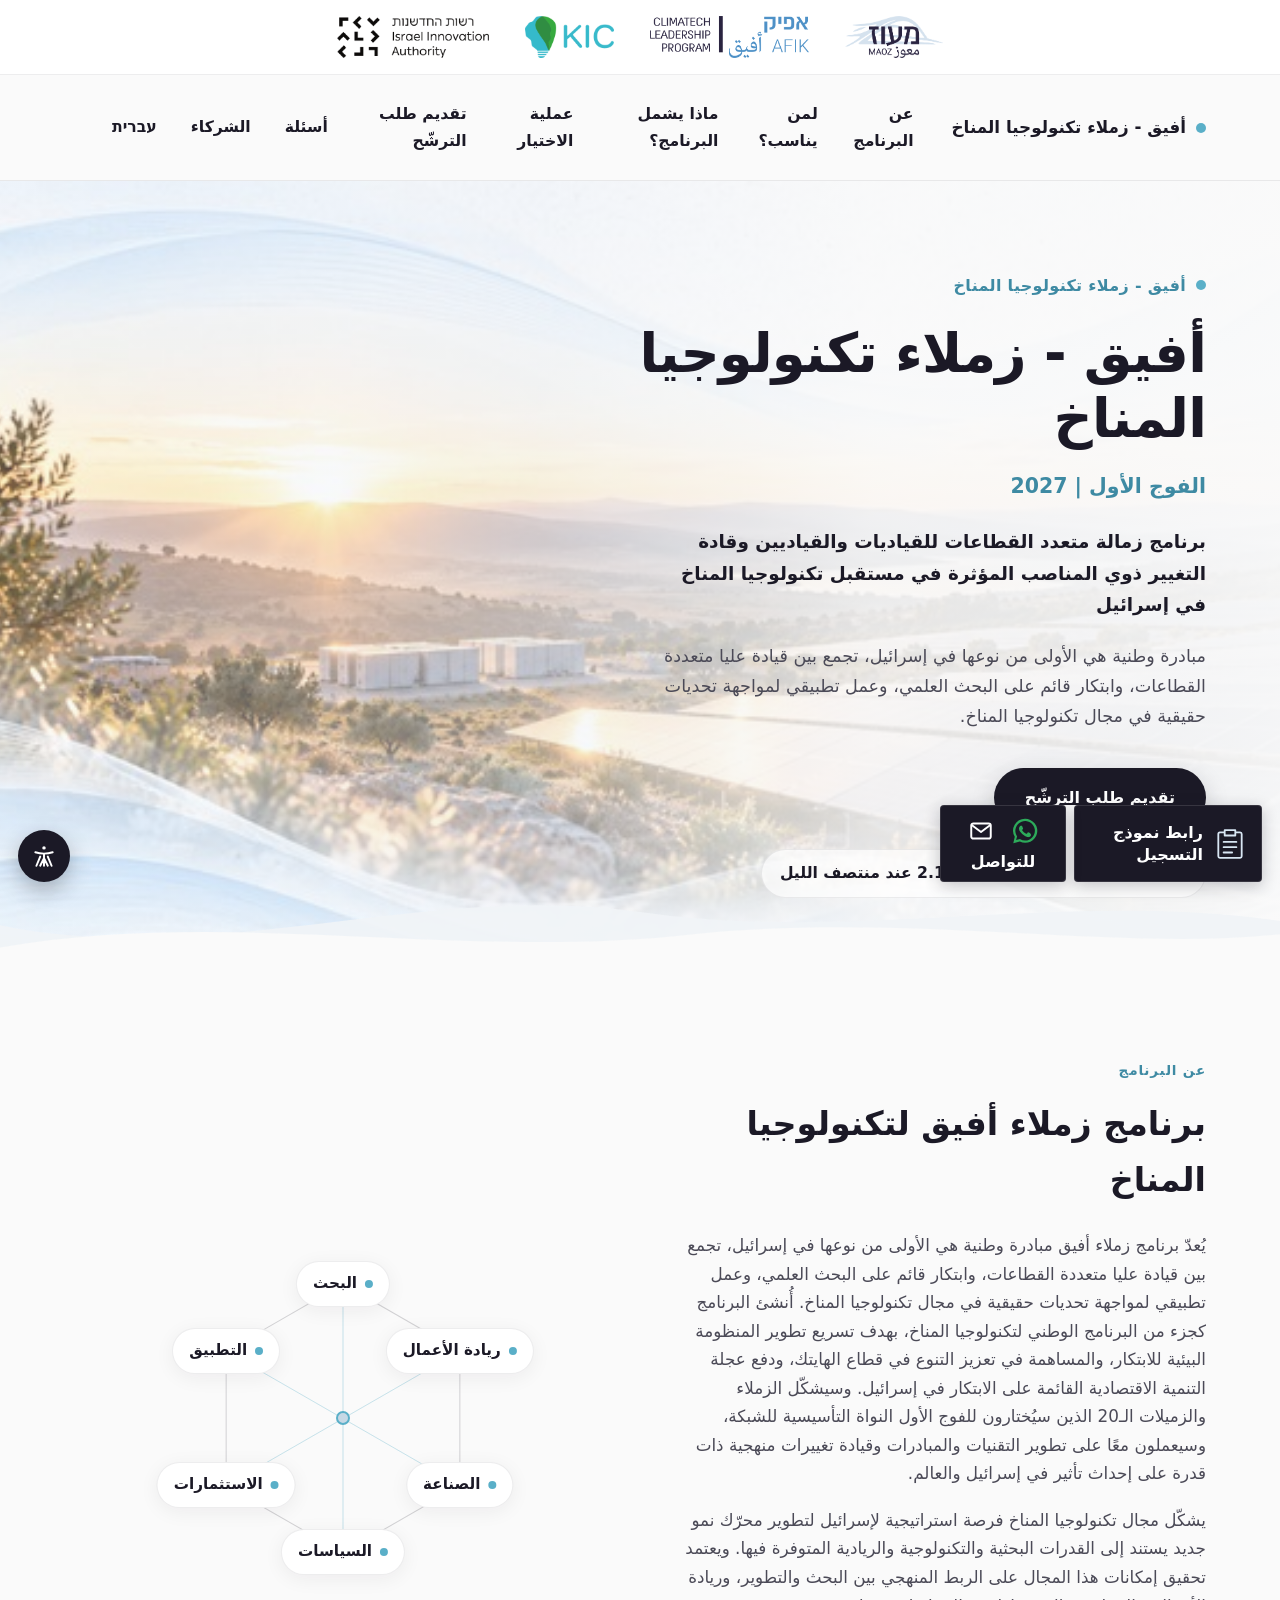
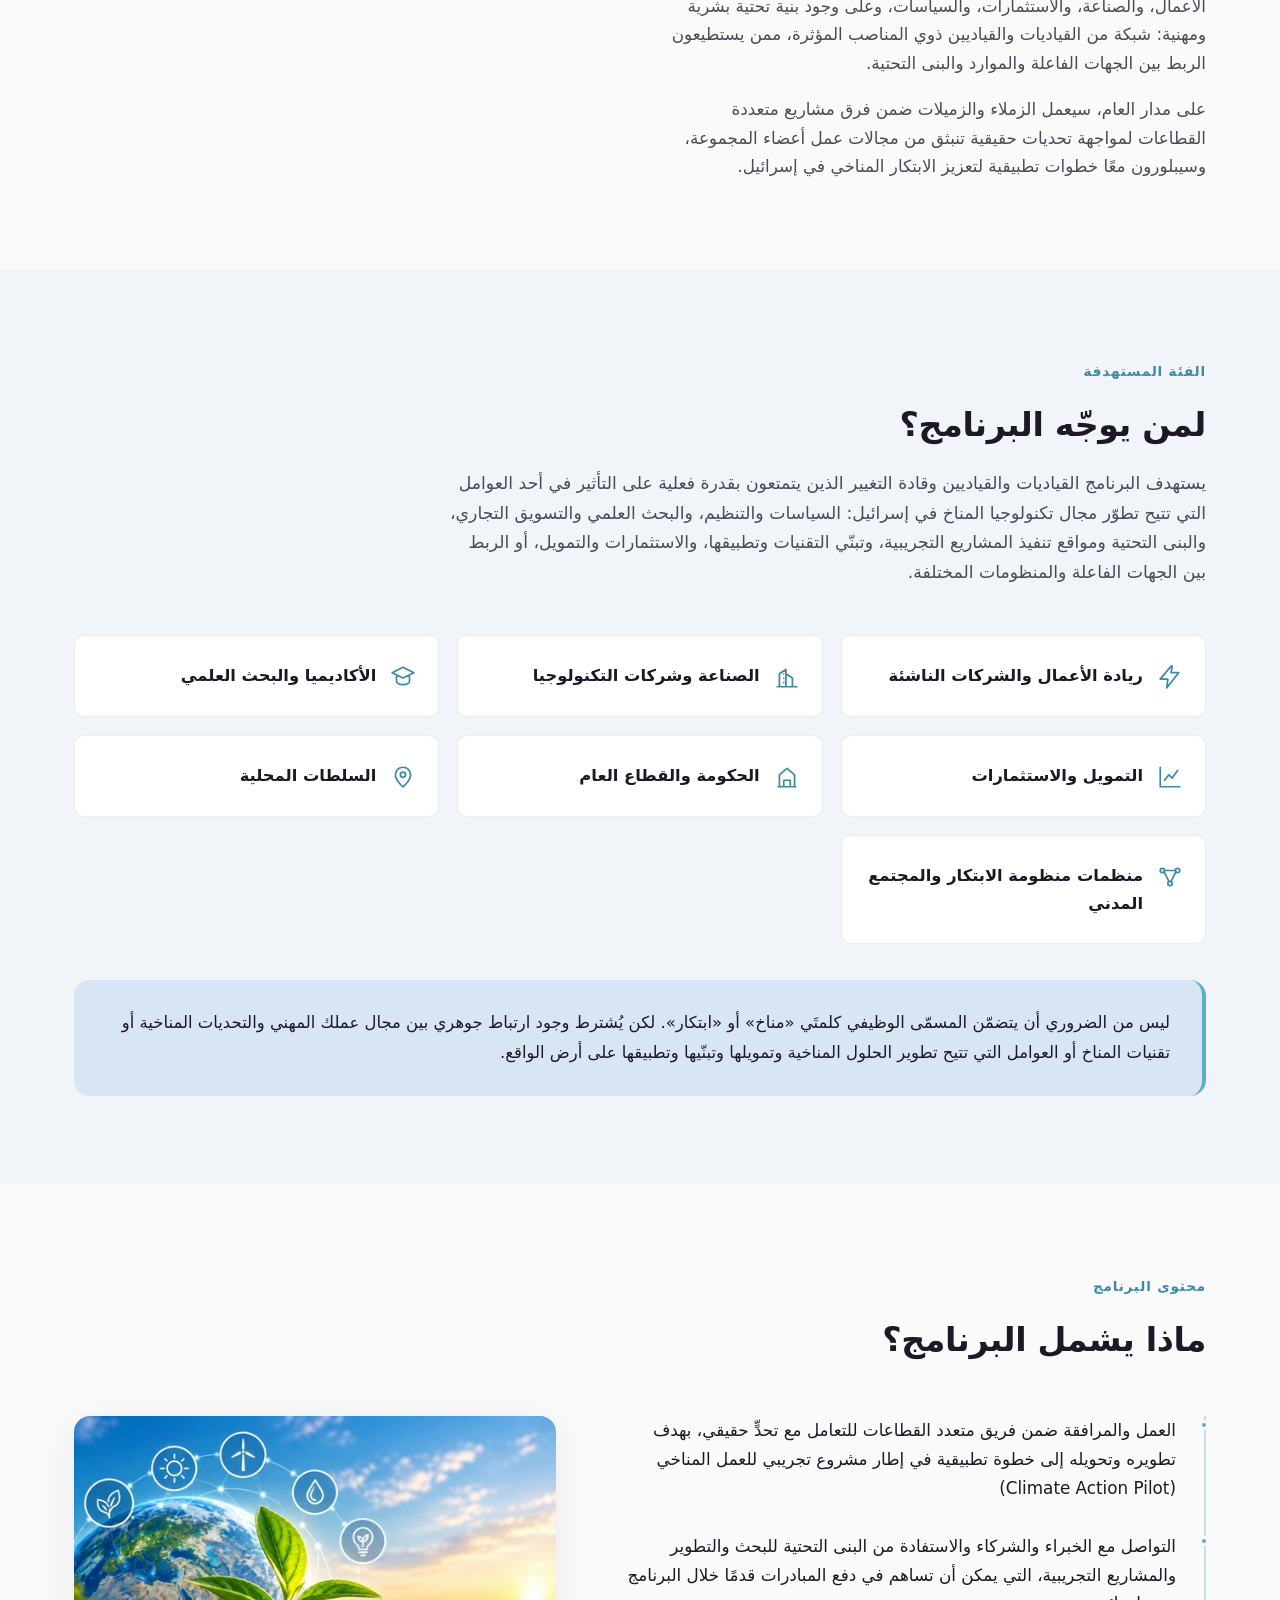
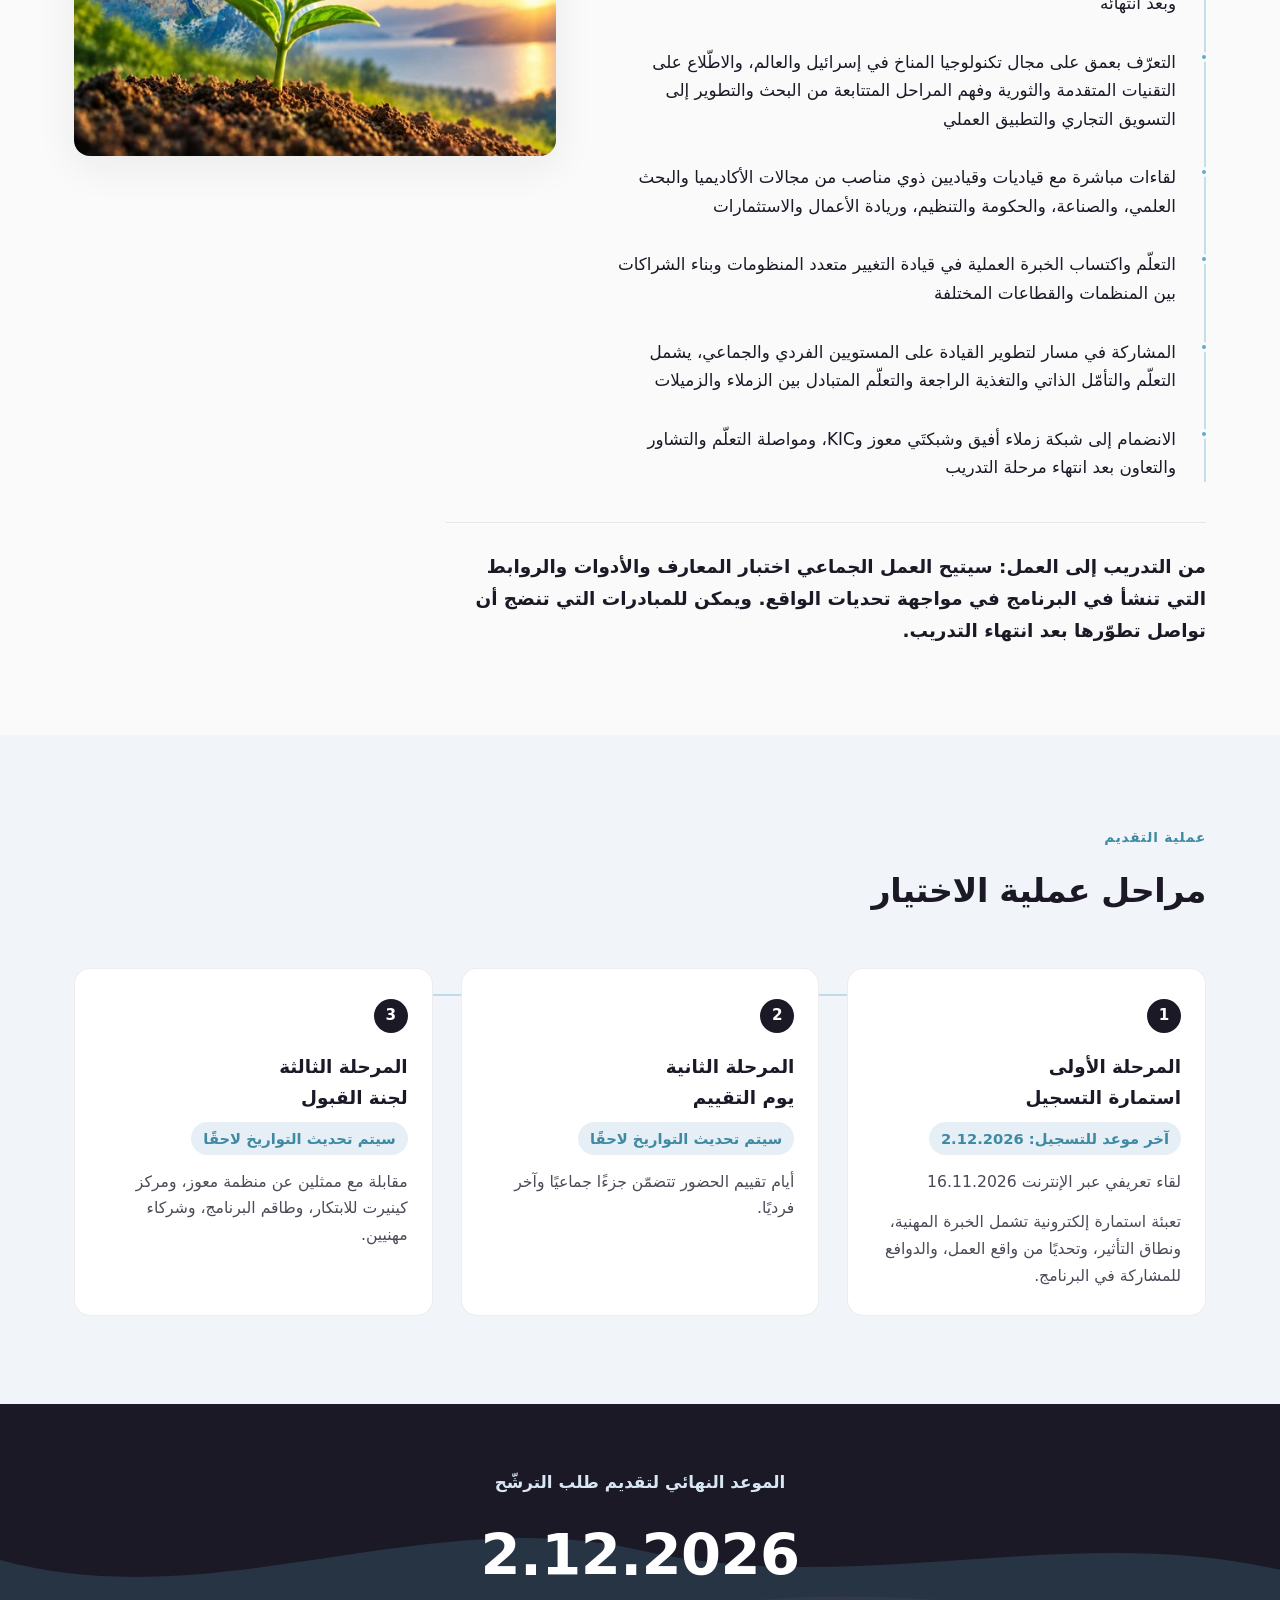
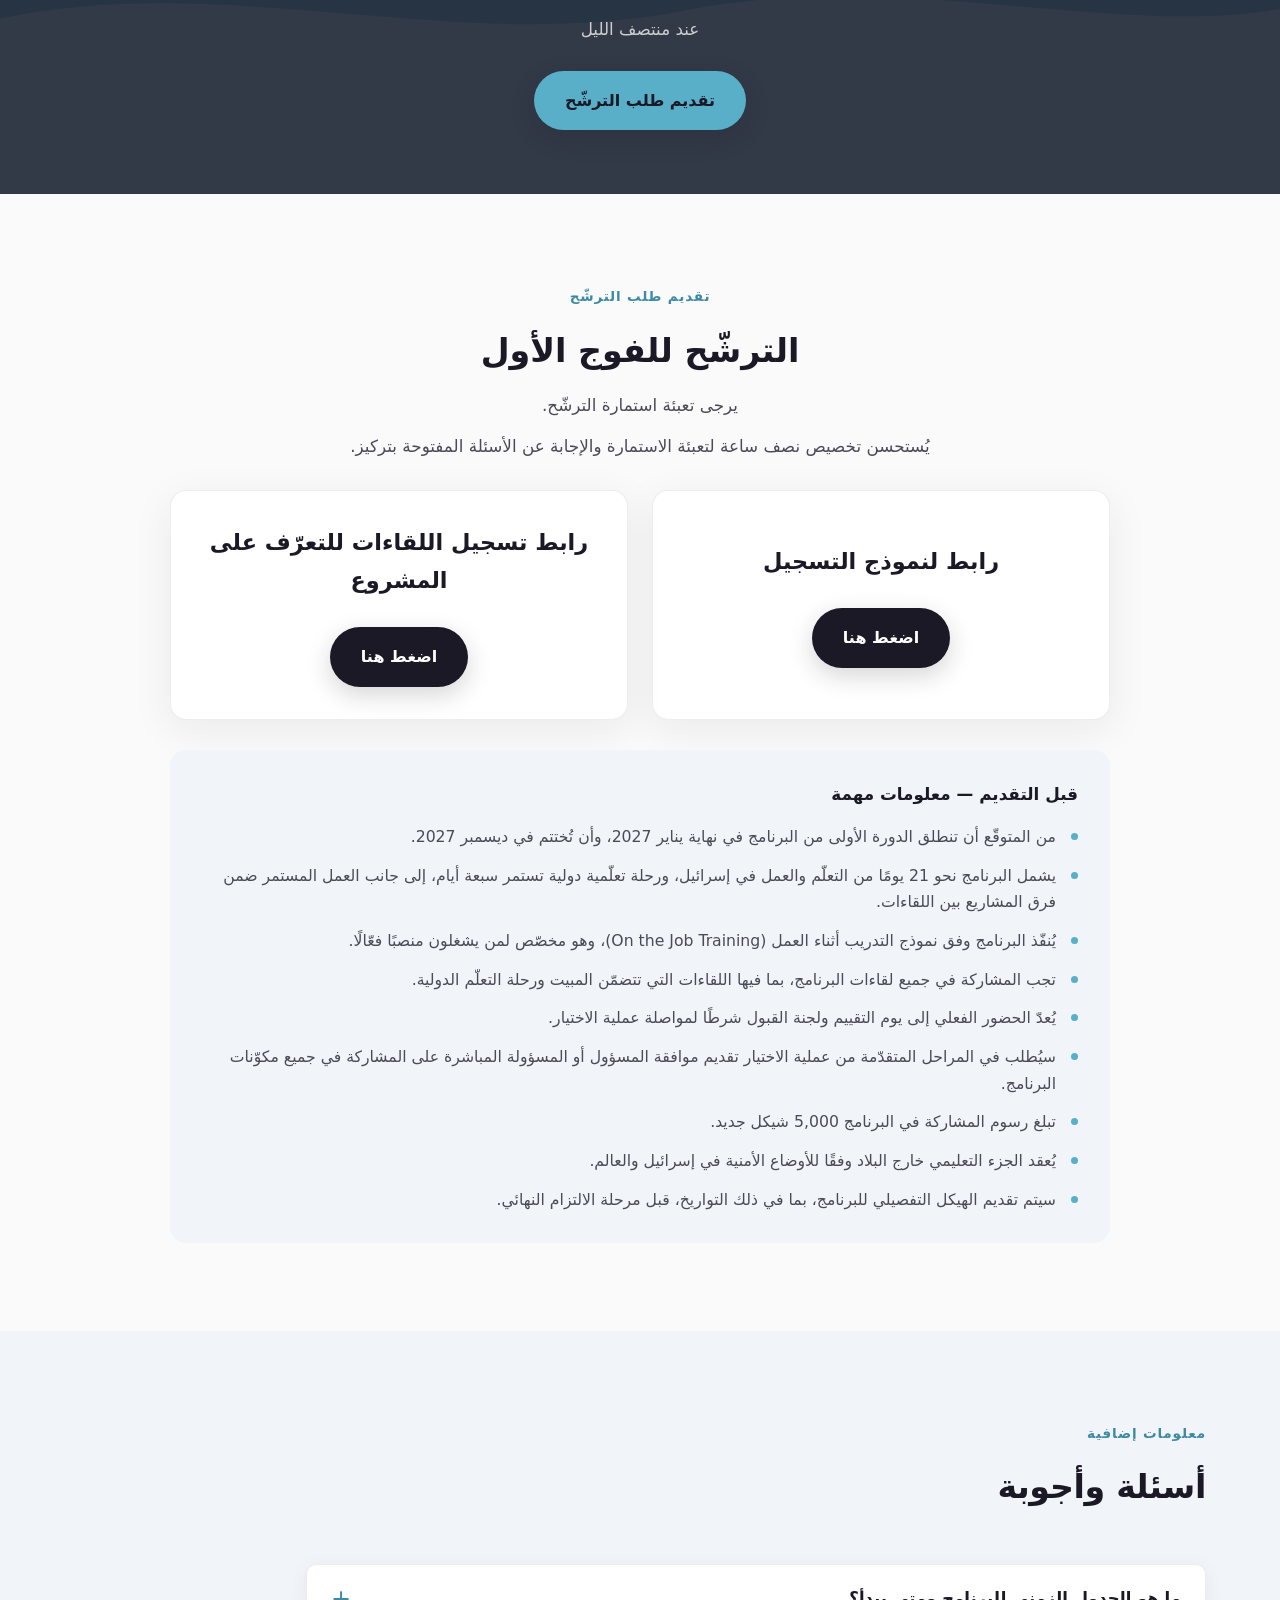
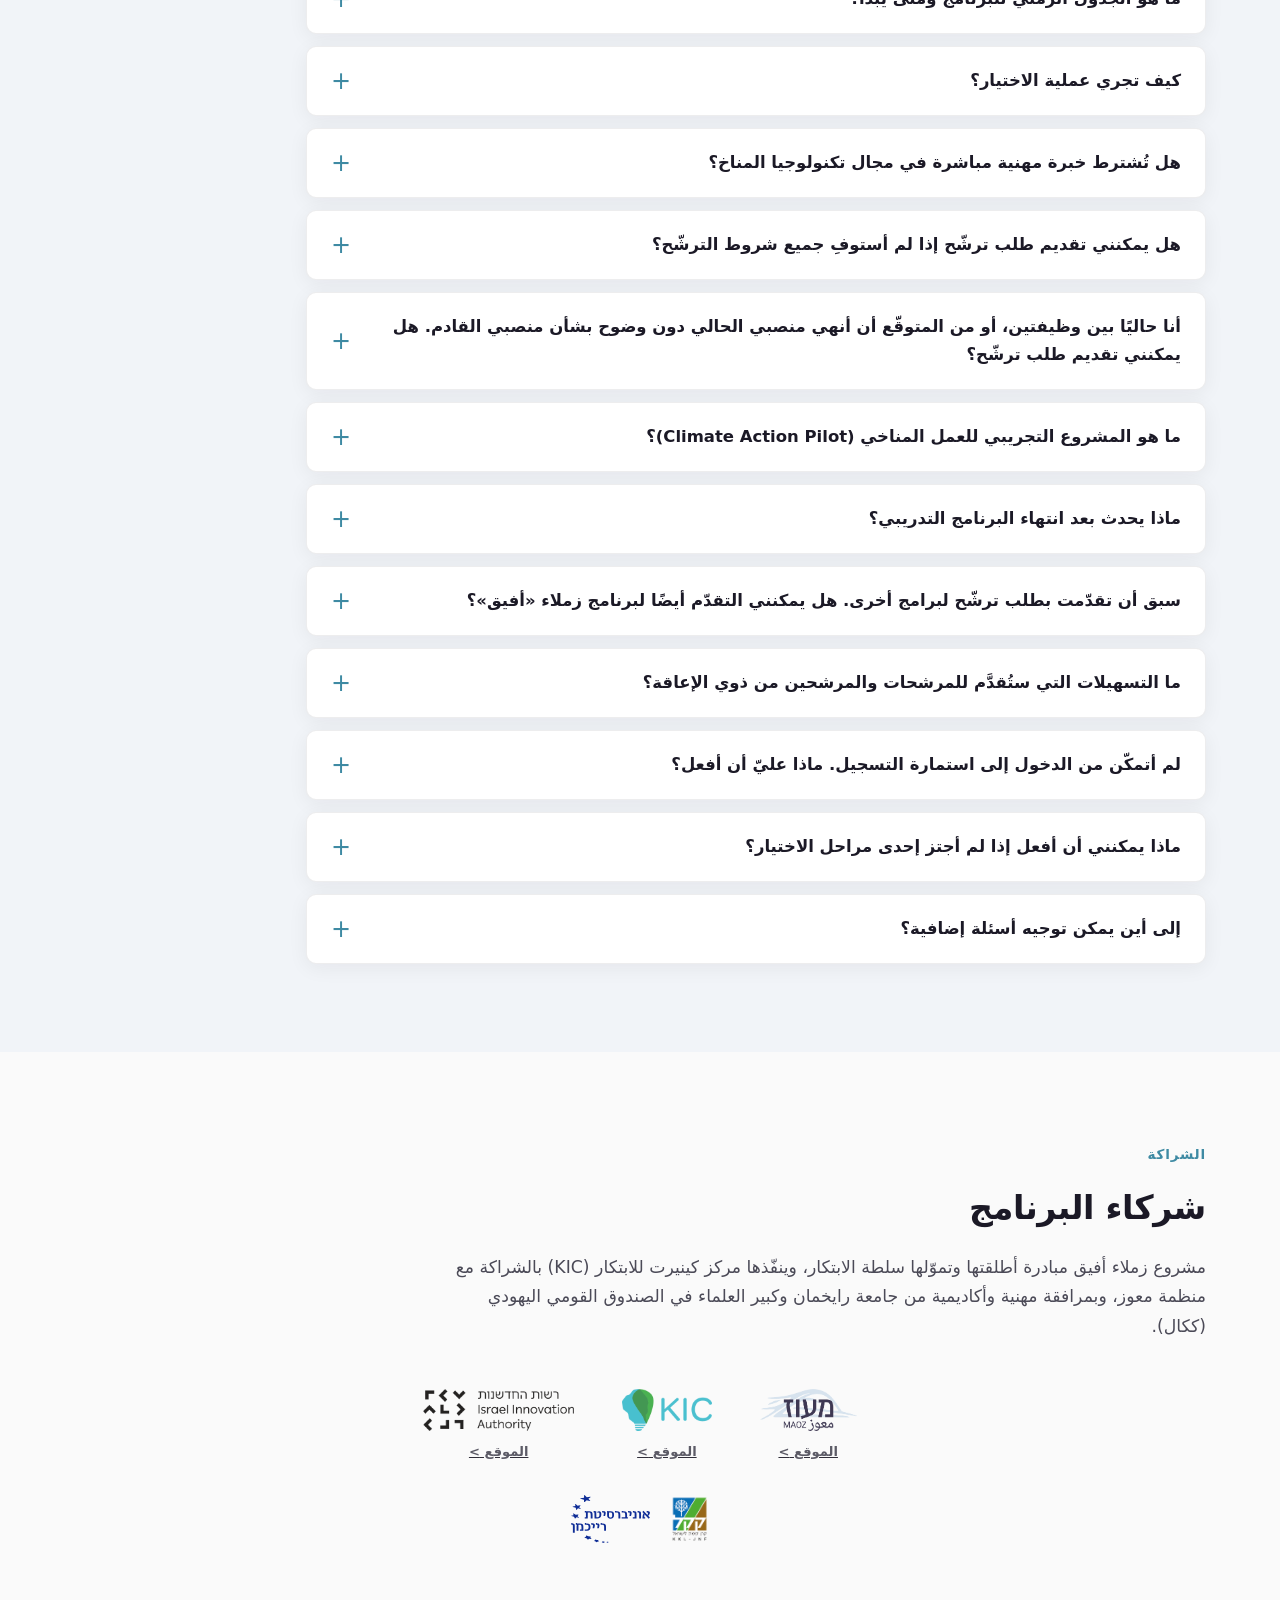
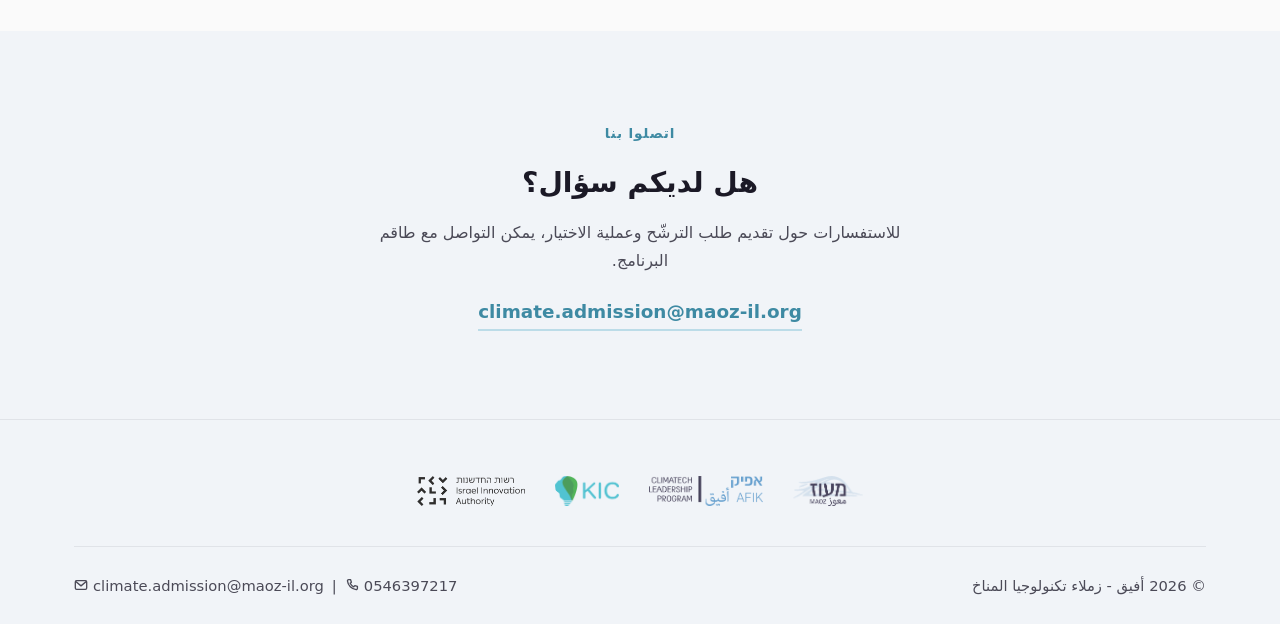
==== ar.html @ 39c4fe68 "Add files via upload" ====
<!doctype html>
<html lang="ar" dir="rtl">
<head>
<meta charset="UTF-8">
<meta name="viewport" content="width=device-width, initial-scale=1">
<title>أفيق - زملاء تكنولوجيا المناخ | الترشّح للفوج الأول 2027</title>
<meta name="description" content="دعوة لتقديم الترشيحات للفوج الأول من برنامج زملاء أفيق لتكنولوجيا المناخ، وهو برنامج متعدد القطاعات للقياديات والقياديين وقادة التغيير ذوي المناصب المؤثرة في مستقبل تكنولوجيا المناخ في إسرائيل.">
<meta property="og:type" content="website">
<meta property="og:url" content="https://kicagrotech.github.io/Climate/ar.html">
<meta property="og:title" content="أفيق - زملاء تكنولوجيا المناخ | الترشّح للفوج الأول 2027">
<meta property="og:description" content="دعوة لتقديم الترشيحات للفوج الأول من برنامج زملاء أفيق لتكنولوجيا المناخ، وهو برنامج متعدد القطاعات للقياديات والقياديين وقادة التغيير ذوي المناصب المؤثرة في مستقبل تكنولوجيا المناخ في إسرائيل.">
<meta property="og:image" content="https://kicagrotech.github.io/Climate/img/sustainability_hero_desktop_1900.jpg">
<meta property="og:image:width" content="1900">
<meta property="og:image:height" content="1267">
<meta property="og:image:type" content="image/jpeg">
<meta property="og:image:alt" content="شتلة خضراء تنمو أمام كوكب الأرض ورموز للطاقة المتجددة">
<meta name="twitter:card" content="summary_large_image">
<meta name="twitter:title" content="أفيق - زملاء تكنولوجيا المناخ | الترشّح للفوج الأول 2027">
<meta name="twitter:description" content="دعوة لتقديم الترشيحات للفوج الأول من برنامج زملاء أفيق لتكنولوجيا المناخ، وهو برنامج متعدد القطاعات للقياديات والقياديين وقادة التغيير ذوي المناصب المؤثرة في مستقبل تكنولوجيا المناخ في إسرائيل.">
<meta name="twitter:image" content="https://kicagrotech.github.io/Climate/img/sustainability_hero_desktop_1900.jpg">
<meta name="twitter:image:alt" content="شتلة خضراء تنمو أمام كوكب الأرض ورموز للطاقة المتجددة">

<!-- This page is for direct-link recipients only and must not be indexed -->
<meta name="robots" content="noindex, nofollow, noarchive, nosnippet, noimageindex">
<meta name="googlebot" content="noindex, nofollow, noarchive, nosnippet, noimageindex">
<meta name="bingbot" content="noindex, nofollow, noarchive, nosnippet">

<link rel="icon" href="img/favicon.ico" sizes="any">
<link rel="icon" type="image/png" sizes="32x32" href="img/favicon-32x32.png">
<link rel="icon" type="image/png" sizes="16x16" href="img/favicon-16x16.png">
<link rel="apple-touch-icon" sizes="180x180" href="img/apple-touch-icon.png">
<link rel="stylesheet" href="css/style.css">
</head>
<body>

<a href="#main" class="skip-link">انتقلوا إلى المحتوى الرئيسي</a>

<!-- ==========================================================================
     HEADER — sticky: Level 1 (partner logo strip) + Level 2 (navigation)
     ========================================================================== -->
<header class="site-header" id="siteHeader">
<div class="partner-strip">
  <div class="container">
    <img src="img/logo5.png" alt="سلطة الابتكار — Israel Innovation Authority" loading="eager" width="151" height="42">
    <img src="img/logo3.png" alt="KIC — مركز كينيرت للابتكار" loading="eager" width="89" height="42">
    <img src="img/logo2.png" alt="Climatech Leadership Program" loading="eager" width="84" height="42">
    <img src="img/logo1.png" alt="معوز MAOZ" loading="eager" width="97" height="42">
  </div>
</div>

<nav class="site-nav" id="siteNav" aria-label="التنقل الرئيسي">
  <div class="container">
    <a href="#hero" class="brand"><span class="brand-mark" aria-hidden="true"></span>أفيق - زملاء تكنولوجيا المناخ</a>

    <ul class="nav-links">
      <li><a href="#about">عن البرنامج</a></li>
      <li><a href="#audience">لمن يناسب؟</a></li>
      <li><a href="#program">ماذا يشمل البرنامج؟</a></li>
      <li><a href="#selection">عملية الاختيار</a></li>
      <li><a href="#application">تقديم طلب الترشّح</a></li>
      <li><a href="#faq">أسئلة</a></li>
      <li><a href="#partners">الشركاء</a></li>
      <li><a href="index.html" lang="he">עברית</a></li>
    </ul>

    <div class="nav-cta">
      <button type="button" class="hamburger" id="hamburgerBtn" aria-expanded="false" aria-controls="mobileNav" aria-label="فتح قائمة التنقل">
        <span></span><span></span><span></span>
      </button>
    </div>
  </div>

  <div class="mobile-nav" id="mobileNav">
    <ul>
      <li><a href="#about">عن البرنامج</a></li>
      <li><a href="#audience">لمن يناسب؟</a></li>
      <li><a href="#program">ماذا يشمل البرنامج؟</a></li>
      <li><a href="#selection">عملية الاختيار</a></li>
      <li><a href="#application">تقديم طلب الترشّح</a></li>
      <li><a href="#faq">أسئلة</a></li>
      <li><a href="#partners">الشركاء</a></li>
      <li><a href="index.html" lang="he">עברית</a></li>
    </ul>
  </div>
</nav>
</header>

<main id="main">

  <!-- ==========================================================================
       HERO
       ========================================================================== -->
  <section class="hero" id="hero">
    <div class="hero-media" aria-hidden="true">
      <picture>
        <source media="(max-width: 767px)" srcset="img/afik_energy_01_mobile_600.jpg">
        <source media="(min-width: 768px)" srcset="img/afik_energy_01_desktop_1900.jpg">
        <img src="img/afik_energy_01_desktop_1900.jpg" alt="" fetchpriority="high">
      </picture>
    </div>

    <div class="container">
      <div class="hero-content">
        <div class="hero-eyebrow">
          <span class="brand-mark" aria-hidden="true"></span>
          أفيق - زملاء تكنولوجيا المناخ
        </div>
        <h1>أفيق - زملاء تكنولوجيا المناخ</h1>
        <p class="hero-sub">الفوج الأول | 2027</p>
        <p class="hero-desc" style="font-weight:600; color:var(--text-dark); font-size:1.15rem;">برنامج زمالة متعدد القطاعات للقياديات والقياديين وقادة التغيير ذوي المناصب المؤثرة في مستقبل تكنولوجيا المناخ في إسرائيل</p>
        <p class="hero-desc">مبادرة وطنية هي الأولى من نوعها في إسرائيل، تجمع بين قيادة عليا متعددة القطاعات، وابتكار قائم على البحث العلمي، وعمل تطبيقي لمواجهة تحديات حقيقية في مجال تكنولوجيا المناخ.</p>

        <div class="hero-actions">
          <a href="#application" class="btn btn-primary">تقديم طلب الترشّح</a>
          <span class="hero-deadline"><span class="dot" aria-hidden="true"></span>التسجيل مفتوح حتى 2.12.2026 عند منتصف الليل</span>
        </div>
      </div>
    </div>

    <div class="wave-divider" aria-hidden="true">
      <svg viewBox="0 0 1440 110" preserveAspectRatio="none" xmlns="http://www.w3.org/2000/svg">
        <path class="wave-anim w1" fill="#F1F4F8" opacity="0.9" d="M0,60 C240,110 480,10 720,45 C960,80 1200,20 1440,55 L1440,110 L0,110 Z"></path>
        <path class="wave-anim w2" fill="#FAFAFA" d="M0,85 C260,40 520,100 780,70 C1020,45 1260,90 1440,70 L1440,110 L0,110 Z"></path>
      </svg>
    </div>
  </section>

  <!-- ==========================================================================
       ABOUT
       ========================================================================== -->
  <section class="section" id="about">
    <div class="container">
      <div class="about-grid">
        <div class="about-copy reveal">
          <span class="eyebrow">عن البرنامج</span>
          <h2 style="font-size:clamp(1.7rem,2.6vw,2.35rem); font-weight:700; margin-bottom:22px;">برنامج زملاء أفيق لتكنولوجيا المناخ</h2>
          <p>يُعدّ برنامج زملاء أفيق مبادرة وطنية هي الأولى من نوعها في إسرائيل، تجمع بين قيادة عليا متعددة القطاعات، وابتكار قائم على البحث العلمي، وعمل تطبيقي لمواجهة تحديات حقيقية في مجال تكنولوجيا المناخ. أُنشئ البرنامج كجزء من البرنامج الوطني لتكنولوجيا المناخ، بهدف تسريع تطوير المنظومة البيئية للابتكار، والمساهمة في تعزيز التنوع في قطاع الهايتك، ودفع عجلة التنمية الاقتصادية القائمة على الابتكار في إسرائيل. وسيشكّل الزملاء والزميلات الـ20 الذين سيُختارون للفوج الأول النواة التأسيسية للشبكة، وسيعملون معًا على تطوير التقنيات والمبادرات وقيادة تغييرات منهجية ذات قدرة على إحداث تأثير في إسرائيل والعالم.</p>
          <p>يشكّل مجال تكنولوجيا المناخ فرصة استراتيجية لإسرائيل لتطوير محرّك نمو جديد يستند إلى القدرات البحثية والتكنولوجية والريادية المتوفرة فيها. ويعتمد تحقيق إمكانات هذا المجال على الربط المنهجي بين البحث والتطوير، وريادة الأعمال، والصناعة، والاستثمارات، والسياسات، وعلى وجود بنية تحتية بشرية ومهنية: شبكة من القياديات والقياديين ذوي المناصب المؤثرة، ممن يستطيعون الربط بين الجهات الفاعلة والموارد والبنى التحتية.</p>
          <p>على مدار العام، سيعمل الزملاء والزميلات ضمن فرق مشاريع متعددة القطاعات لمواجهة تحديات حقيقية تنبثق من مجالات عمل أعضاء المجموعة، وسيبلورون معًا خطوات تطبيقية لتعزيز الابتكار المناخي في إسرائيل.</p>
        </div>

        <div class="reveal">
          <div class="ecosystem" role="img" aria-label="رسم يربط بين ستة مجالات: البحث العلمي، وريادة الأعمال، والصناعة، والسياسات، والاستثمارات، والتطبيق">
            <svg viewBox="0 0 640 420" xmlns="http://www.w3.org/2000/svg" aria-hidden="true">
              <g stroke="#5AAFC8" stroke-width="1" opacity="0.28">
                <line x1="320" y1="210" x2="320" y2="50"></line>
                <line x1="320" y1="210" x2="459" y2="130"></line>
                <line x1="320" y1="210" x2="459" y2="290"></line>
                <line x1="320" y1="210" x2="320" y2="370"></line>
                <line x1="320" y1="210" x2="181" y2="290"></line>
                <line x1="320" y1="210" x2="181" y2="130"></line>
              </g>
              <g stroke="#1B1926" stroke-width="1.2" opacity="0.18">
                <line x1="320" y1="50" x2="459" y2="130"></line>
                <line x1="459" y1="130" x2="459" y2="290"></line>
                <line x1="459" y1="290" x2="320" y2="370"></line>
                <line x1="320" y1="370" x2="181" y2="290"></line>
                <line x1="181" y1="290" x2="181" y2="130"></line>
                <line x1="181" y1="130" x2="320" y2="50"></line>
              </g>
              <g stroke="#5AAFC8" stroke-width="1" opacity="0.12">
                <line x1="320" y1="50" x2="320" y2="370"></line>
                <line x1="459" y1="130" x2="181" y2="290"></line>
                <line x1="459" y1="290" x2="181" y2="130"></line>
              </g>
            </svg>
            <span class="eco-center" aria-hidden="true"></span>
            <span class="eco-node" style="left:50%; top:12%;">البحث</span>
            <span class="eco-node" style="left:71.7%; top:31%;">ريادة الأعمال</span>
            <span class="eco-node" style="left:71.7%; top:69%;">الصناعة</span>
            <span class="eco-node" style="left:50%; top:88%;">السياسات</span>
            <span class="eco-node" style="left:28.3%; top:69%;">الاستثمارات</span>
            <span class="eco-node" style="left:28.3%; top:31%;">التطبيق</span>
          </div>
          <ul class="ecosystem-mobile">
            <li class="eco-node">البحث</li>
            <li class="eco-node">ريادة الأعمال</li>
            <li class="eco-node">الصناعة</li>
            <li class="eco-node">السياسات</li>
            <li class="eco-node">الاستثمارات</li>
            <li class="eco-node">التطبيق</li>
          </ul>
        </div>
      </div>
    </div>
  </section>

  <!-- ==========================================================================
       TARGET AUDIENCE
       ========================================================================== -->
  <section class="section section--tint" id="audience">
    <div class="container">
      <div class="section-head reveal">
        <span class="eyebrow">الفئة المستهدفة</span>
        <h2>لمن يوجّه البرنامج؟</h2>
        <p>يستهدف البرنامج القياديات والقياديين وقادة التغيير الذين يتمتعون بقدرة فعلية على التأثير في أحد العوامل التي تتيح تطوّر مجال تكنولوجيا المناخ في إسرائيل: السياسات والتنظيم، والبحث العلمي والتسويق التجاري، والبنى التحتية ومواقع تنفيذ المشاريع التجريبية، وتبنّي التقنيات وتطبيقها، والاستثمارات والتمويل، أو الربط بين الجهات الفاعلة والمنظومات المختلفة.</p>
      </div>

      <div class="audience-grid reveal">
        <div class="audience-card">
          <svg viewBox="0 0 24 24" fill="none" stroke-width="1.6" stroke-linecap="round" stroke-linejoin="round" aria-hidden="true"><path d="M13 2 3 14h7l-1 8 11-14h-7l1-6Z"/></svg>
          <span>ريادة الأعمال والشركات الناشئة</span>
        </div>
        <div class="audience-card">
          <svg viewBox="0 0 24 24" fill="none" stroke-width="1.6" stroke-linecap="round" stroke-linejoin="round" aria-hidden="true"><path d="M3 21h18M5 21V9l6-4v16M17 21V13l-6-4M9 9h.01M9 13h.01M9 17h.01M17 17h.01"/></svg>
          <span>الصناعة وشركات التكنولوجيا</span>
        </div>
        <div class="audience-card">
          <svg viewBox="0 0 24 24" fill="none" stroke-width="1.6" stroke-linecap="round" stroke-linejoin="round" aria-hidden="true"><path d="m2 8 10-5 10 5-10 5-10-5Zm4 2v6c0 1.7 2.7 3 6 3s6-1.3 6-3v-6"/></svg>
          <span>الأكاديميا والبحث العلمي</span>
        </div>
        <div class="audience-card">
          <svg viewBox="0 0 24 24" fill="none" stroke-width="1.6" stroke-linecap="round" stroke-linejoin="round" aria-hidden="true"><path d="M3 3v18h18M7 15l4-5 3 3 5-7"/></svg>
          <span>التمويل والاستثمارات</span>
        </div>
        <div class="audience-card">
          <svg viewBox="0 0 24 24" fill="none" stroke-width="1.6" stroke-linecap="round" stroke-linejoin="round" aria-hidden="true"><path d="M4 21h16M5 21V10l7-6 7 6v11M9 21v-6h6v6"/></svg>
          <span>الحكومة والقطاع العام</span>
        </div>
        <div class="audience-card">
          <svg viewBox="0 0 24 24" fill="none" stroke-width="1.6" stroke-linecap="round" stroke-linejoin="round" aria-hidden="true"><path d="M12 21s7-5.5 7-11a7 7 0 1 0-14 0c0 5.5 7 11 7 11Z"/><circle cx="12" cy="10" r="2.4"/></svg>
          <span>السلطات المحلية</span>
        </div>
        <div class="audience-card">
          <svg viewBox="0 0 24 24" fill="none" stroke-width="1.6" stroke-linecap="round" stroke-linejoin="round" aria-hidden="true"><circle cx="5" cy="6" r="2"/><circle cx="19" cy="6" r="2"/><circle cx="12" cy="18" r="2"/><path d="M6.6 7.2 11 16M17.4 7.2 13 16M7 6h10"/></svg>
          <span>منظمات منظومة الابتكار والمجتمع المدني</span>
        </div>
      </div>

      <div class="callout reveal">
        ليس من الضروري أن يتضمّن المسمّى الوظيفي كلمتَي «مناخ» أو «ابتكار». لكن يُشترط وجود ارتباط جوهري بين مجال عملك المهني والتحديات المناخية أو تقنيات المناخ أو العوامل التي تتيح تطوير الحلول المناخية وتمويلها وتبنّيها وتطبيقها على أرض الواقع.
      </div>
    </div>
  </section>

  <!-- ==========================================================================
       WHAT THE PROGRAM INCLUDES
       ========================================================================== -->
  <section class="section program-section" id="program">
    <div class="container">
      <div class="section-head reveal">
        <span class="eyebrow">محتوى البرنامج</span>
        <h2>ماذا يشمل البرنامج؟</h2>
      </div>

      <div class="program-layout">
        <ul class="program-list reveal">
          <li>العمل والمرافقة ضمن فريق متعدد القطاعات للتعامل مع تحدٍّ حقيقي، بهدف تطويره وتحويله إلى خطوة تطبيقية في إطار مشروع تجريبي للعمل المناخي (Climate Action Pilot)</li>
          <li>التواصل مع الخبراء والشركاء والاستفادة من البنى التحتية للبحث والتطوير والمشاريع التجريبية، التي يمكن أن تساهم في دفع المبادرات قدمًا خلال البرنامج وبعد انتهائه</li>
          <li>التعرّف بعمق على مجال تكنولوجيا المناخ في إسرائيل والعالم، والاطّلاع على التقنيات المتقدمة والثورية وفهم المراحل المتتابعة من البحث والتطوير إلى التسويق التجاري والتطبيق العملي</li>
          <li>لقاءات مباشرة مع قياديات وقياديين ذوي مناصب من مجالات الأكاديميا والبحث العلمي، والصناعة، والحكومة والتنظيم، وريادة الأعمال والاستثمارات</li>
          <li>التعلّم واكتساب الخبرة العملية في قيادة التغيير متعدد المنظومات وبناء الشراكات بين المنظمات والقطاعات المختلفة</li>
          <li>المشاركة في مسار لتطوير القيادة على المستويين الفردي والجماعي، يشمل التعلّم والتأمّل الذاتي والتغذية الراجعة والتعلّم المتبادل بين الزملاء والزميلات</li>
          <li>الانضمام إلى شبكة زملاء أفيق وشبكتَي معوز وKIC، ومواصلة التعلّم والتشاور والتعاون بعد انتهاء مرحلة التدريب</li>
        </ul>

        <div class="program-visual reveal">
          <picture>
            <source media="(max-width: 767px)" srcset="img/sustainability_hero_mobile_600.jpg">
            <img src="img/sustainability_hero_desktop_1900.jpg" alt="" loading="lazy" width="1900" height="1267">
          </picture>
        </div>
      </div>

      <p class="program-highlight reveal">من التدريب إلى العمل: سيتيح العمل الجماعي اختبار المعارف والأدوات والروابط التي تنشأ في البرنامج في مواجهة تحديات الواقع. ويمكن للمبادرات التي تنضج أن تواصل تطوّرها بعد انتهاء التدريب.</p>
    </div>
  </section>

  <!-- ==========================================================================
       SELECTION PROCESS
       ========================================================================== -->
  <section class="section section--tint" id="selection">
    <div class="container">
      <div class="section-head reveal">
        <span class="eyebrow">عملية التقديم</span>
        <h2>مراحل عملية الاختيار</h2>
      </div>

      <div class="timeline reveal">
        <div class="timeline-stage">
          <span class="timeline-num">1</span>
          <h3>المرحلة الأولى<br>استمارة التسجيل</h3>
          <span class="timeline-date">آخر موعد للتسجيل: 2.12.2026</span>
          <p>لقاء تعريفي عبر الإنترنت 16.11.2026</p>
          <p>تعبئة استمارة إلكترونية تشمل الخبرة المهنية، ونطاق التأثير، وتحديًا من واقع العمل، والدوافع للمشاركة في البرنامج.</p>
        </div>
        <div class="timeline-stage">
          <span class="timeline-num">2</span>
          <h3>المرحلة الثانية<br>يوم التقييم</h3>
          <span class="timeline-date">سيتم تحديث التواريخ لاحقًا</span>
          <p>أيام تقييم الحضور تتضمّن جزءًا جماعيًا وآخر فرديًا.</p>
        </div>
        <div class="timeline-stage">
          <span class="timeline-num">3</span>
          <h3>المرحلة الثالثة<br>لجنة القبول</h3>
          <span class="timeline-date">سيتم تحديث التواريخ لاحقًا</span>
          <p>مقابلة مع ممثلين عن منظمة معوز، ومركز كينيرت للابتكار، وطاقم البرنامج، وشركاء مهنيين.</p>
        </div>
      </div>

    </div>
  </section>

  <!-- ==========================================================================
       APPLICATION DEADLINE BANNER
       ========================================================================== -->
  <section class="deadline-banner">
    <div class="deadline-waves" aria-hidden="true">
      <svg viewBox="0 0 1440 400" preserveAspectRatio="none" xmlns="http://www.w3.org/2000/svg">
        <path class="wave-anim w1" fill="#5AAFC8" d="M0,160 C240,220 480,100 720,150 C960,200 1200,120 1440,170 L1440,400 L0,400 Z"></path>
        <path class="wave-anim w2" fill="#D8E6F3" opacity="0.5" d="M0,220 C260,170 520,260 780,210 C1020,170 1260,240 1440,210 L1440,400 L0,400 Z"></path>
      </svg>
    </div>
    <div class="container">
      <p class="eyebrow2">الموعد النهائي لتقديم طلب الترشّح</p>
      <p class="big-date">2.12.2026</p>
      <p class="midnight">عند منتصف الليل</p>
      <a href="#application" class="btn btn-primary">تقديم طلب الترشّح</a>
    </div>
  </section>

  <!-- ==========================================================================
       APPLICATION FORM
       ========================================================================== -->
  <section class="section" id="application">
    <div class="container">
      <div class="application-layout">
        <div class="application-intro reveal">
          <span class="eyebrow">تقديم طلب الترشّح</span>
          <h2 style="font-size:clamp(1.7rem,2.6vw,2.35rem); font-weight:700;">الترشّح للفوج الأول</h2>
          <p>يرجى تعبئة استمارة الترشّح.</p>
          <p>يُستحسن تخصيص نصف ساعة لتعبئة الاستمارة والإجابة عن الأسئلة المفتوحة بتركيز.</p>
        </div>

        <div class="form-card reveal">
          <div class="application-options">
            <article class="application-option">
              <h3>رابط لنموذج التسجيل</h3>
              <a class="btn btn-primary" href="https://maozmb.formtitan.com/ftproject/ft9661c481bd414038a4bed90727682756" target="_blank" rel="noopener noreferrer">اضغط هنا</a>
            </article>
            <article class="application-option">
              <h3>رابط تسجيل اللقاءات للتعرّف على المشروع</h3>
              <a class="btn btn-primary" href="https://forms.monday.com/forms/6d9bc98e8d0256991ad52911f7b4c716?r=use1" target="_blank" rel="noopener noreferrer">اضغط هنا</a>
            </article>
          </div>
        </div>

        <div class="info-notes reveal">
          <h3>قبل التقديم — معلومات مهمة</h3>
          <ul>
            <li>من المتوقّع أن تنطلق الدورة الأولى من البرنامج في نهاية يناير 2027، وأن تُختتم في ديسمبر 2027.</li>
            <li>يشمل البرنامج نحو 21 يومًا من التعلّم والعمل في إسرائيل، ورحلة تعلّمية دولية تستمر سبعة أيام، إلى جانب العمل المستمر ضمن فرق المشاريع بين اللقاءات.</li>
            <li>يُنفّذ البرنامج وفق نموذج التدريب أثناء العمل (On the Job Training)، وهو مخصّص لمن يشغلون منصبًا فعّالًا.</li>
            <li>تجب المشاركة في جميع لقاءات البرنامج، بما فيها اللقاءات التي تتضمّن المبيت ورحلة التعلّم الدولية.</li>
            <li>يُعدّ الحضور الفعلي إلى يوم التقييم ولجنة القبول شرطًا لمواصلة عملية الاختيار.</li>
            <li>سيُطلب في المراحل المتقدّمة من عملية الاختيار تقديم موافقة المسؤول أو المسؤولة المباشرة على المشاركة في جميع مكوّنات البرنامج.</li>
            <li>تبلغ رسوم المشاركة في البرنامج 5,000 شيكل جديد.</li>
            <li>يُعقد الجزء التعليمي خارج البلاد وفقًا للأوضاع الأمنية في إسرائيل والعالم.</li>
            <li>سيتم تقديم الهيكل التفصيلي للبرنامج، بما في ذلك التواريخ، قبل مرحلة الالتزام النهائي.</li>
          </ul>
        </div>
      </div>
    </div>
  </section>

  <!-- ==========================================================================
       FREQUENTLY ASKED QUESTIONS
       ========================================================================== -->
  <section class="section section--tint" id="faq">
    <div class="container">
      <div class="section-head reveal">
        <span class="eyebrow">معلومات إضافية</span>
        <h2>أسئلة وأجوبة</h2>
      </div>

      <div class="faq-list reveal">
        <details class="faq-item">
          <summary>ما هو الجدول الزمني للبرنامج ومتى يبدأ؟</summary>
          <div class="faq-answer">
            <p>من المتوقّع أن تبدأ الدورة الأولى من البرنامج في نهاية يناير 2027، وأن تنتهي في ديسمبر 2027. سيشمل البرنامج نحو 21 يومًا من التعلّم والعمل في إسرائيل، تتضمّن نحو 6 ليالٍ من المبيت، بالإضافة إلى رحلة تعلّمية دولية تستمر 7 أيام، إلى جانب العمل بين اللقاءات. وسيتم تزويد المرشحات والمرشحين بالجدول الزمني الكامل قبل مرحلة الالتزام النهائي.</p>
          </div>
        </details>

        <details class="faq-item">
          <summary>كيف تجري عملية الاختيار؟</summary>
          <div class="faq-answer">
            <p>تتكوّن عملية الاختيار من ثلاث مراحل: تقديم طلب الترشّح، ويوم تقييم يتضمّن جزءًا فرديًا وآخر جماعيًا. ستتم دعوة المرشحات والمرشحين الأكثر ملاءمة وتميّزًا من كل مرحلة للانتقال إلى المرحلة التالية.</p>
            <p>يتقدّم سنويًا مئات المرشحات والمرشحين إلى برامج معوز المختلفة، وتبلغ نسبة القبول نحو 1:15. وفي كل مرحلة، تتم دعوة المرشحات والمرشحين الأكثر ملاءمة وتميّزًا من المرحلة السابقة، ويُختار من بينهم 25 زميلًا وزميلة، من قِبل ممثلين عن أعضاء وعضوات شبكة معوز، وطاقم المبادرة، وشركائها، والجهات المعنية، والطاقم القيادي في منظمة معوز.</p>
          </div>
        </details>

        <details class="faq-item">
          <summary>هل تُشترط خبرة مهنية مباشرة في مجال تكنولوجيا المناخ؟</summary>
          <div class="faq-answer">
            <p>ليس بالضرورة. فالبرنامج موجّه أيضًا إلى أصحاب المناصب الرفيعة الذين ينبع تأثيرهم في هذا المجال من عملهم في السياسات، أو البنى التحتية، أو التخطيط، أو الصناعة، أو التمويل، أو البحث العلمي، أو تبنّي التقنيات. والسؤال الأساسي هو مدى الارتباط الجوهري بين مجال العمل المهني ومهمة البرنامج، ومدى القدرة على قيادة التغيير.</p>
          </div>
        </details>

        <details class="faq-item">
          <summary>هل يمكنني تقديم طلب ترشّح إذا لم أستوفِ جميع شروط الترشّح؟</summary>
          <div class="faq-answer">
            <p>تُتّخذ القرارات وفقًا للمعايير الواردة في هذا الإعلان عن فتح باب الترشّح، وانطلاقًا من الرغبة في بناء شبكة ملائمة من قادة التغيير. وفي بعض الأحيان، لا تعكس هذه المعايير نطاق التأثير الكامل للمرشّح أو المرشّحة. إذا كنت تتمتع بقدرة على التأثير لا تنعكس في هذه المعايير، فيمكنك تقديم طلب ترشّح مع توضيح الأسباب، حتى إذا لم تستوفِ جميع المتطلبات الإلزامية.</p>
          </div>
        </details>

        <details class="faq-item">
          <summary>أنا حاليًا بين وظيفتين، أو من المتوقّع أن أنهي منصبي الحالي دون وضوح بشأن منصبي القادم. هل يمكنني تقديم طلب ترشّح؟</summary>
          <div class="faq-answer">
            <p>يعتمد البرنامج نموذج التدريب أثناء العمل (On the Job Training)، ويهدف إلى تطبيق ما يتم تعلّمه في مجال العمل الفعلي للزميل أو الزميلة ضمن منصبه أو منصبها. لذلك، فالبرنامج مخصّص لمن يشغلون منصبًا فعّالًا يتيح تطبيق التعلّم والعمل على مواجهة تحدٍّ حقيقي. وسيُنظر في أي تغيير في المنصب خلال عملية الاختيار وفقًا لطبيعة المنصب الجديد.</p>
          </div>
        </details>

        <details class="faq-item">
          <summary>ما هو المشروع التجريبي للعمل المناخي (Climate Action Pilot)؟</summary>
          <div class="faq-answer">
            <p>هو خطوة تطبيقية يطوّرها فريق متعدد القطاعات بصورة مشتركة، بهدف التعامل مع تحدٍّ حقيقي. وقد تشمل تطوير تقنية قائمة على البحث العلمي أو تكييفها، أو إثبات الجدوى أو تنفيذ مشروع تجريبي، أو التسويق التجاري للمعرفة، أو تأسيس مشروع ريادي ناشئ، أو تنفيذ خطوة تنظيمية، أو تطوير آلية تمويل أو بنية تحتية للبيانات، أو إنشاء تعاون جديد بين الحكومة والمؤسسات الأكاديمية والصناعة والجهات المموّلة.</p>
          </div>
        </details>

        <details class="faq-item">
          <summary>ماذا يحدث بعد انتهاء البرنامج التدريبي؟</summary>
          <div class="faq-answer">
            <p>سينضمّ خريجو البرنامج وخريجاته إلى شبكة زملاء أفيق وشبكتَي معوز وKIC. وستواصل الشبكة نشاطها من خلال التعلّم المتبادل بين الزملاء والزميلات، والتشاور، وتعزيز المبادرات والخطوات المشتركة. كما ستتمكّن المبادرات التي تصل إلى مرحلة النضج من الاستفادة من البنى التحتية للتجارب، والخبراء، والشركاء، ومسارات المتابعة، وفقًا لمدى ملاءمتها والمعايير ذات الصلة.</p>
          </div>
        </details>

        <details class="faq-item">
          <summary>سبق أن تقدّمت بطلب ترشّح لبرامج أخرى. هل يمكنني التقدّم أيضًا لبرنامج زملاء «أفيق»؟</summary>
          <div class="faq-answer">
            <p>يمكن تقديم طلب ترشّح لأكثر من برنامج واحد. ولكن عند الوصول إلى مرحلة أيام التقييم، سيكون من الضروري اختيار أحد البرامج والالتزام به. ولا يضمن اختيار برنامج واحد وسحب طلب الترشّح من البرنامج الآخر القبول في البرنامج المختار.</p>
            <p>نوصي باختيار البرنامج الأكثر ملاءمة لمجال العمل الذي يرى فيه المرشّح أو المرشّحة إمكانية تحقيق التأثير.</p>
          </div>
        </details>

        <details class="faq-item">
          <summary>ما التسهيلات التي ستُقدَّم للمرشحات والمرشحين من ذوي الإعاقة؟</summary>
          <div class="faq-answer">
            <p>نولي أهمية كبيرة لمشاركة القياديات والقياديين من مختلف الفئات والمجتمعات، بمن فيهم الأشخاص ذوي الإعاقة. لذلك، نعمل على ضمان إتاحة الوصول إلى عمليات الاختيار والتدريب.</p>
            <p>وفي إطار هذه العملية، سيتواصل طاقم استقطاب المرشحين واختيارهم مع المرشّح أو المرشّحة لتحديد التسهيلات الملائمة المطلوبة خلال عملية الاختيار، وسيعمل على توفيرها، ولاحقًا خلال البرنامج أيضًا.</p>
          </div>
        </details>

        <details class="faq-item">
          <summary>لم أتمكّن من الدخول إلى استمارة التسجيل. ماذا عليّ أن أفعل؟</summary>
          <div class="faq-answer">
            <p>نوصي بفتح الرابط باستخدام متصفّح Google Chrome. إذا لم تظهر الاستمارة، فقد يكون هناك حظر تقني في مكان العمل. في هذه الحالة، يُفضّل محاولة فتح الرابط من جهاز حاسوب آخر أو عبر شبكة إنترنت مختلفة.</p>
          </div>
        </details>

        <details class="faq-item">
          <summary>ماذا يمكنني أن أفعل إذا لم أجتز إحدى مراحل الاختيار؟</summary>
          <div class="faq-answer">
            <p>نوفّر محادثات لتقديم التغذية الراجعة للمرشحات والمرشحين الراغبين في ذلك، كما نتيح إمكانية التقدّم مجددًا في الدورات القادمة. بالإضافة إلى ذلك، يمكن تقديم اعتراض على القرار في أي مرحلة من مراحل الاختيار.</p>
            <p>يجب إرسال الاعتراض عبر البريد الإلكتروني إلى العنوان <a href="mailto:climate.admissions@maoz-il.org">climate.admissions@maoz-il.org</a> خلال أسبوع من تاريخ تلقّي الرد. ويجب إرفاق رسالة لا يتجاوز طولها صفحة واحدة، مع توضيح سبب الاعتراض.</p>
            <p>ستجتمع لجنة الاعتراضات لمناقشة الاعتراض، وستُبلغ المرشّح أو المرشّحة بالقرار المتّخذ.</p>
          </div>
        </details>

        <details class="faq-item">
          <summary>إلى أين يمكن توجيه أسئلة إضافية؟</summary>
          <div class="faq-answer">
            <p>عبر الهاتف: <a href="tel:0546397217">0546397217</a></p>
            <p>عبر البريد الإلكتروني: <a href="mailto:climate.admission@maoz-il.org">climate.admission@maoz-il.org</a></p>
          </div>
        </details>
      </div>
    </div>
  </section>

  <!-- ==========================================================================
       PARTNERS
       ========================================================================== -->
  <section class="section" id="partners">
    <div class="container">
      <div class="section-head reveal">
        <span class="eyebrow">الشراكة</span>
        <h2>شركاء البرنامج</h2>
        <p>مشروع زملاء أفيق مبادرة أطلقتها وتموّلها سلطة الابتكار، وينفّذها مركز كينيرت للابتكار (KIC) بالشراكة مع منظمة معوز، وبمرافقة مهنية وأكاديمية من جامعة رايخمان وكبير العلماء في الصندوق القومي اليهودي (ككال).</p>
      </div>

      <div class="partners-logos reveal">
        <div class="partners-logos-primary">
          <a href="https://innovationisrael.org.il/" target="_blank" rel="noopener noreferrer" aria-label="سلطة الابتكار — Israel Innovation Authority">
            <img src="img/logo5.png" alt="سلطة الابتكار — Israel Innovation Authority" loading="lazy" width="151" height="42">
            <span class="partner-link-label">الموقع <span aria-hidden="true">&gt;</span></span>
          </a>
          <a href="https://www.kinneretinnovation.com/he" target="_blank" rel="noopener noreferrer" aria-label="KIC — مركز كينيرت للابتكار">
            <img src="img/logo2.png" alt="KIC — مركز كينيرت للابتكار" loading="lazy" width="89" height="42">
            <span class="partner-link-label">الموقع <span aria-hidden="true">&gt;</span></span>
          </a>
          <a href="https://maoz-il.org/" target="_blank" rel="noopener noreferrer" aria-label="معوز MAOZ">
            <img src="img/logo1.png" alt="معوز MAOZ" loading="lazy" width="97" height="42">
            <span class="partner-link-label">الموقع <span aria-hidden="true">&gt;</span></span>
          </a>
        </div>
        <div class="partners-logos-additional">
          <img src="img/kkl-logo.png" alt="كبير العلماء في ككال" loading="lazy">
          <img src="img/reichman-logo.svg" alt="جامعة رايخمان" loading="lazy">
        </div>
      </div>
    </div>
  </section>

  <!-- ==========================================================================
       CONTACT
       ========================================================================== -->
  <section class="section section--tint" id="contact">
    <div class="container">
      <div class="contact-block reveal">
        <span class="eyebrow">اتصلوا بنا</span>
        <h2 style="font-size:clamp(1.5rem,2.2vw,2rem); font-weight:700;">هل لديكم سؤال؟</h2>
        <p>للاستفسارات حول تقديم طلب الترشّح وعملية الاختيار، يمكن التواصل مع طاقم البرنامج.</p>
        <!-- Contact email: update once in js/main.js -> CONTACT_EMAIL -->
        <a href="mailto:climate.admission@maoz-il.org" class="contact-email" data-email-link data-email-text>climate.admission@maoz-il.org</a>
      </div>
    </div>
  </section>

</main>

<!-- ==========================================================================
     FOOTER
     ========================================================================== -->
<footer class="site-footer">
  <div class="container">
    <div class="footer-logos">
      <img src="img/logo5.png" alt="سلطة الابتكار — Israel Innovation Authority" loading="lazy" width="108" height="30">
      <img src="img/logo3.png" alt="KIC — مركز كينيرت للابتكار" loading="lazy" width="64" height="30">
      <img src="img/logo2.png" alt="Climatech Leadership Program" loading="lazy" width="60" height="30">
      <img src="img/logo1.png" alt="معوز MAOZ" loading="lazy" width="70" height="30">
    </div>

    <div class="footer-bottom">
      <span>© 2026 أفيق - زملاء تكنولوجيا المناخ</span>
      <nav class="footer-links" aria-label="روابط إضافية">
        <!-- Contact email: update once in js/main.js -> CONTACT_EMAIL -->
        <span class="footer-contact">
          <a href="mailto:climate.admission@maoz-il.org" class="footer-email footer-contact-link" data-email-link><svg class="footer-contact-icon" viewBox="0 0 16 16" fill="none" stroke="currentColor" stroke-width="1.5" stroke-linecap="round" stroke-linejoin="round" aria-hidden="true"><rect x="1.5" y="3" width="13" height="10" rx="1.5"></rect><path d="m2 4 6 5 6-5"></path></svg><span data-email-text>climate.admission@maoz-il.org</span></a>
          <span class="footer-separator" aria-hidden="true">|</span>
          <a href="tel:0546397217" class="footer-contact-link"><svg class="footer-contact-icon" viewBox="0 0 16 16" fill="none" stroke="currentColor" stroke-width="1.5" stroke-linecap="round" stroke-linejoin="round" aria-hidden="true"><path d="M4.2 1.8h2.1l1 3-1.4 1.2a10 10 0 0 0 4.1 4.1l1.2-1.4 3 1v2.1a1.4 1.4 0 0 1-1.5 1.4A11.2 11.2 0 0 1 2.8 3.3a1.4 1.4 0 0 1 1.4-1.5Z"></path></svg>0546397217</a>
        </span>
      </nav>
    </div>
  </div>
</footer>

<nav class="floating-actions" aria-label="روابط سريعة">
  <a class="floating-action floating-action--apply" href="https://maozmb.formtitan.com/ftproject/ft9661c481bd414038a4bed90727682756" target="_blank" rel="noopener noreferrer">
    <svg viewBox="0 0 32 32" fill="none" stroke="currentColor" stroke-width="1.7" stroke-linecap="round" stroke-linejoin="round" aria-hidden="true">
      <path d="M10 5H6.5A1.5 1.5 0 0 0 5 6.5v21A1.5 1.5 0 0 0 6.5 29h19a1.5 1.5 0 0 0 1.5-1.5v-21A1.5 1.5 0 0 0 25.5 5H22"></path>
      <path d="M11 3h10v5H11zM10 14h12M10 19h12M10 24h8"></path>
    </svg>
    <span>رابط نموذج التسجيل</span>
  </a>
  <div class="floating-action floating-action--contact">
    <div class="floating-contact-links">
      <a href="https://wa.me/972546397217" target="_blank" rel="noopener noreferrer" aria-label="التواصل عبر واتساب">
        <svg viewBox="0 0 32 32" aria-hidden="true"><path fill="currentColor" d="M16 3a12.7 12.7 0 0 0-10.9 19.2L3.5 29l7-1.8A12.8 12.8 0 1 0 16 3Zm0 23.2c-1.8 0-3.5-.5-5-1.4l-.4-.2-4.1 1.1 1.1-4-.3-.4A10.4 10.4 0 1 1 16 26.2Zm5.7-7.8c-.3-.2-1.8-.9-2.1-1s-.5-.2-.7.2-.8 1-1 1.2-.4.2-.7.1a8.6 8.6 0 0 1-2.5-1.5 9.4 9.4 0 0 1-1.7-2.1c-.2-.3 0-.5.1-.6l.5-.6.3-.5c.1-.2 0-.4 0-.6l-.9-2.2c-.2-.6-.5-.5-.7-.5h-.6c-.2 0-.6.1-.9.4a3.7 3.7 0 0 0-1.2 2.8 6.4 6.4 0 0 0 1.3 3.4 14.8 14.8 0 0 0 5.4 4.8c.7.3 1.3.5 1.8.7.8.2 1.5.2 2.1.1.7-.1 1.8-.7 2-1.4.3-.7.3-1.3.2-1.4s-.3-.2-.6-.4Z"></path></svg>
      </a>
      <a href="mailto:climate.admission@maoz-il.org" data-email-link aria-label="إرسال بريد إلكتروني">
        <svg viewBox="0 0 24 24" fill="none" stroke="currentColor" stroke-width="1.8" stroke-linecap="round" stroke-linejoin="round" aria-hidden="true"><rect x="3" y="5" width="18" height="14" rx="2"></rect><path d="m4 7 8 6 8-6"></path></svg>
      </a>
    </div>
    <span>للتواصل</span>
  </div>
</nav>

<!-- ==========================================================================
     ACCESSIBILITY WIDGET
     ========================================================================== -->
<button type="button" class="a11y-toggle" id="a11yToggle" aria-expanded="false" aria-controls="a11yPanel" aria-label="خيارات إمكانية الوصول">
  <svg viewBox="0 0 24 24" fill="none" stroke="currentColor" stroke-width="1.8" stroke-linecap="round" stroke-linejoin="round" aria-hidden="true">
    <circle cx="12" cy="4.5" r="1.6" fill="currentColor" stroke="none"></circle>
    <path d="M4 8.5c2.7.9 5.3 1.3 8 1.3s5.3-.4 8-1.3M12 9.8V21M12 14l-3.5 7M12 14l3.5 7M8.5 12.5 5 21M15.5 12.5 19 21"></path>
  </svg>
</button>

<div class="a11y-panel" id="a11yPanel" role="dialog" aria-modal="false" aria-labelledby="a11yPanelTitle">
  <div class="a11y-panel-head">
    <h2 id="a11yPanelTitle">خيارات إمكانية الوصول</h2>
    <button type="button" class="a11y-close" id="a11yClose" aria-label="إغلاق نافذة إمكانية الوصول">✕</button>
  </div>
  <ul>
    <li><button type="button" class="a11y-option" data-action="font-inc">تكبير النص</button></li>
    <li><button type="button" class="a11y-option" data-action="font-dec">تصغير النص</button></li>
    <li><button type="button" class="a11y-option" data-action="contrast" aria-pressed="false">تباين عالٍ</button></li>
    <li><button type="button" class="a11y-option" data-action="underline" aria-pressed="false">إبراز الروابط</button></li>
    <li><button type="button" class="a11y-option" data-action="stop-anim" aria-pressed="false">إيقاف الرسوم المتحركة</button></li>
    <li><button type="button" class="a11y-option" data-action="reset">إعادة ضبط الإعدادات</button></li>
    <li><a href="[ACCESSIBILITY_STATEMENT_URL]" class="a11y-option">بيان إمكانية الوصول</a></li>
  </ul>
</div>

<script src="js/main.js"></script>
</body>
</html>
---- css/style.css ----
/* ==========================================================================
   AFIK — תוכנית עמיתי אפיק — Stylesheet
   ========================================================================== */

:root {
  --bg-main: #FAFAFA;
  --bg-light-blue: #F1F4F8;
  --bg-pale-blue: #E6EEF6;
  --bg-pale-blue-2: #D8E6F3;
  --bg-deep-blue: #C6D8E5;
  --text-dark: #1B1926;
  --text-muted: #4B4A57;
  --accent: #5AAFC8;
  --accent-deep: #3E8AA3;
  --accent-line: rgba(90, 175, 200, 0.35);
  --white: #FFFFFF;
  --border-soft: rgba(27, 25, 38, 0.08);
  --shadow-soft: 0 10px 40px rgba(27, 25, 38, 0.07);
  --shadow-card: 0 4px 20px rgba(27, 25, 38, 0.06);
  --radius-md: 10px;
  --radius-lg: 16px;
  --header-h-compact: 132px;
  --font-scale: 1;
  --maxw: 1180px;
  --transition-fast: 180ms ease;
  --transition-med: 400ms ease;
}

/* ==========================================================================
   Reset
   ========================================================================== */

*, *::before, *::after { box-sizing: border-box; }
html { scroll-behavior: smooth; }

@media (prefers-reduced-motion: reduce) {
  html { scroll-behavior: auto; }
  *, *::before, *::after {
    animation-duration: 0.001ms !important;
    animation-iteration-count: 1 !important;
    transition-duration: 0.001ms !important;
    scroll-behavior: auto !important;
  }
}

html.a11y-stop-animations, html.a11y-stop-animations *, html.a11y-stop-animations *::before, html.a11y-stop-animations *::after {
  animation-duration: 0.001ms !important;
  animation-iteration-count: 1 !important;
  transition-duration: 0.001ms !important;
  scroll-behavior: auto !important;
}

body {
  margin: 0;
  font-family: "Segoe UI", "Heebo", system-ui, -apple-system, Arial, sans-serif;
  background: var(--bg-main);
  color: var(--text-dark);
  line-height: 1.7;
  font-size: calc(16px * var(--font-scale));
  -webkit-font-smoothing: antialiased;
  overflow-x: hidden;
}

img { max-width: 100%; display: block; }
a { color: inherit; }
button { font-family: inherit; }
ul { margin: 0; padding: 0; list-style: none; }
h1, h2, h3, h4, p, figure { margin: 0; }

.container {
  width: 100%;
  max-width: var(--maxw);
  margin-inline: auto;
  padding-inline: 24px;
}

/* Skip link */
.skip-link {
  position: absolute;
  right: 16px;
  top: -60px;
  background: var(--text-dark);
  color: #fff;
  padding: 12px 20px;
  border-radius: var(--radius-md);
  z-index: 2000;
  transition: top var(--transition-fast);
  text-decoration: none;
  font-weight: 600;
}
.skip-link:focus {
  top: 16px;
}

/* Focus visibility */
a:focus-visible,
button:focus-visible,
input:focus-visible,
textarea:focus-visible,
[tabindex]:focus-visible {
  outline: 3px solid var(--accent-deep);
  outline-offset: 3px;
  border-radius: 4px;
}

/* Section scroll offset (sticky header clearance) */
section[id] { scroll-margin-top: var(--header-h-compact); }

.section {
  position: relative;
  padding: 88px 0;
}
.section--tight { padding: 64px 0; }
.section--tint {
  background: var(--bg-light-blue);
}
.section--pale {
  background: var(--bg-pale-blue);
}

.eyebrow {
  display: inline-block;
  font-size: 0.85rem;
  letter-spacing: 0.06em;
  font-weight: 700;
  color: var(--accent-deep);
  margin-bottom: 14px;
}

.section-head {
  max-width: 760px;
  margin-bottom: 48px;
}
.section-head h2 {
  font-size: clamp(1.7rem, 2.6vw, 2.35rem);
  font-weight: 700;
  color: var(--text-dark);
  letter-spacing: -0.01em;
}
.section-head p {
  margin-top: 16px;
  font-size: 1.08rem;
  color: var(--text-muted);
}

.visually-hidden {
  position: absolute !important;
  width: 1px; height: 1px;
  overflow: hidden;
  clip: rect(0 0 0 0);
  clip-path: inset(50%);
  white-space: nowrap;
  border: 0; padding: 0; margin: -1px;
}

/* ==========================================================================
   Buttons
   ========================================================================== */

.btn {
  display: inline-flex;
  align-items: center;
  justify-content: center;
  gap: 8px;
  padding: 15px 30px;
  border-radius: 999px;
  font-weight: 700;
  font-size: 1rem;
  text-decoration: none;
  border: 1px solid transparent;
  cursor: pointer;
  min-height: 48px;
  transition: transform var(--transition-fast), box-shadow var(--transition-fast), background var(--transition-fast), color var(--transition-fast);
}
.btn:hover { transform: translateY(-1px); }
.btn-primary {
  background: var(--text-dark);
  color: #fff;
  box-shadow: 0 8px 24px rgba(27,25,38,0.18);
}
.btn-primary:hover { background: var(--accent-deep); box-shadow: 0 10px 28px rgba(62,138,163,0.3); }
.btn-outline {
  background: transparent;
  color: var(--text-dark);
  border-color: rgba(27,25,38,0.25);
}
.btn-outline:hover { border-color: var(--accent-deep); color: var(--accent-deep); }
.btn-block { width: 100%; }

/* ==========================================================================
   Header — Level 1: Partner strip
   ========================================================================== */

.site-header {
  position: sticky;
  top: 0;
  z-index: 1000;
  background: var(--bg-main);
  transition: box-shadow var(--transition-med);
  /* The header's own box height must never change with scroll state: on a
     sticky element that reflows the page below it, which triggers the
     browser's scroll-anchoring to nudge scrollY back, which re-crosses the
     is-scrolled threshold — an infinite resize/scroll feedback loop ("vibration"). */
  overflow-anchor: none;
}
.site-header.is-scrolled {
  box-shadow: 0 6px 24px rgba(27,25,38,0.1);
}

.partner-strip {
  background: var(--white);
  border-bottom: 1px solid var(--border-soft);
  padding: 16px 0;
}
.partner-strip .container {
  display: flex;
  align-items: center;
  justify-content: center;
  flex-wrap: wrap;
  gap: 36px;
}
.partner-strip img {
  height: 42px;
  width: auto;
  object-fit: contain;
}
.partner-strip a { display: flex; align-items: center; }

/* ==========================================================================
   Header — Level 2: navigation
   ========================================================================== */

.site-nav {
  position: relative;
  background: rgba(250, 250, 250, 0.92);
  backdrop-filter: blur(10px);
  -webkit-backdrop-filter: blur(10px);
  border-bottom: 1px solid var(--border-soft);
}
.site-nav .container {
  display: flex;
  align-items: center;
  justify-content: space-between;
  gap: 24px;
  padding-block: 16px;
}

.brand {
  display: flex;
  align-items: center;
  gap: 10px;
  text-decoration: none;
  font-weight: 700;
  color: var(--text-dark);
  font-size: 1.05rem;
  white-space: nowrap;
}
.brand-mark {
  width: 10px; height: 10px;
  border-radius: 50%;
  background: var(--accent);
  flex-shrink: 0;
}

.nav-links {
  display: flex;
  align-items: center;
  gap: 6px;
}
.nav-links a {
  display: inline-block;
  padding: 10px 14px;
  text-decoration: none;
  color: var(--text-dark);
  font-size: 0.98rem;
  font-weight: 600;
  border-radius: 8px;
  transition: background var(--transition-fast), color var(--transition-fast);
}
.nav-links a:hover,
.nav-links a[aria-current="location"] { background: var(--bg-pale-blue); color: var(--accent-deep); }

.nav-cta { display: flex; align-items: center; gap: 14px; }
.nav-cta .btn { padding: 12px 24px; font-size: 0.95rem; }

.hamburger {
  display: none;
  align-items: center;
  justify-content: center;
  width: 46px; height: 46px;
  border-radius: 10px;
  border: 1px solid var(--border-soft);
  background: var(--white);
  cursor: pointer;
  flex-direction: column;
  gap: 5px;
}
.hamburger span {
  display: block;
  width: 22px; height: 2px;
  background: var(--text-dark);
  border-radius: 2px;
  transition: transform var(--transition-fast), opacity var(--transition-fast);
}
.hamburger[aria-expanded="true"] span:nth-child(1) { transform: translateY(7px) rotate(45deg); }
.hamburger[aria-expanded="true"] span:nth-child(2) { opacity: 0; }
.hamburger[aria-expanded="true"] span:nth-child(3) { transform: translateY(-7px) rotate(-45deg); }

.mobile-nav {
  display: none;
  position: absolute;
  top: 100%;
  right: 0;
  left: 0;
  max-height: none;
  background: var(--white);
  z-index: 999;
  overflow-y: auto;
  overscroll-behavior-y: contain;
  -webkit-overflow-scrolling: touch;
  padding: 24px;
  padding-bottom: 112px;
  border-top: 1px solid var(--border-soft);
  box-shadow: 0 16px 32px rgba(27,25,38,0.12);
}
.mobile-nav.is-open { display: block; }
.mobile-nav ul { display: flex; flex-direction: column; gap: 4px; }
.mobile-nav a {
  display: block;
  padding: 16px 12px;
  font-size: 1.1rem;
  font-weight: 600;
  color: var(--text-dark);
  text-decoration: none;
  border-bottom: 1px solid var(--border-soft);
  min-height: 44px;
}
.mobile-nav a[aria-current="location"] { background: var(--bg-pale-blue); color: var(--accent-deep); }
.mobile-nav .btn { margin-top: 20px; }

/* ==========================================================================
   Hero
   ========================================================================== */

.hero {
  position: relative;
  overflow: hidden;
  background: var(--bg-light-blue);
  min-height: 640px;
  display: flex;
  align-items: center;
}
.hero-media {
  position: absolute;
  inset: 0;
  z-index: 0;
}
.hero-media img {
  width: 100%;
  height: 100%;
  object-fit: cover;
}
.hero-media::after {
  content: "";
  position: absolute;
  inset: 0;
  /* Text sits on the right in RTL, so the overlay is opaque on the right and fades toward the left where the photo shows through */
  background: linear-gradient(270deg, rgba(250,250,250,0.97) 0%, rgba(250,250,250,0.88) 32%, rgba(241,244,248,0.55) 58%, rgba(241,244,248,0.25) 100%);
}

.hero-content {
  position: relative;
  z-index: 1;
  max-width: 640px;
  padding-block: 90px 70px;
}
.hero-eyebrow {
  display: inline-flex;
  align-items: center;
  gap: 10px;
  font-weight: 700;
  color: var(--accent-deep);
  font-size: 1rem;
  margin-bottom: 22px;
  letter-spacing: 0.02em;
}
.hero h1 {
  font-size: clamp(2.1rem, 4.4vw, 3.4rem);
  font-weight: bold;
  color: var(--text-dark);
  line-height: 1.2;
  letter-spacing: -0.015em;
}
.hero-sub {
  margin-top: 18px;
  font-size: clamp(1.05rem, 1.6vw, 1.3rem);
  font-weight: 600;
  color: var(--accent-deep);
}
.hero-desc {
  margin-top: 22px;
  font-size: 1.1rem;
  color: var(--text-muted);
  max-width: 560px;
}
.hero-actions {
  margin-top: 36px;
  display: flex;
  flex-wrap: wrap;
  align-items: center;
  gap: 22px;
}
.hero-deadline {
  display: inline-flex;
  align-items: center;
  gap: 10px;
  font-size: 0.98rem;
  font-weight: 600;
  color: var(--text-dark);
  background: rgba(255,255,255,0.7);
  padding: 10px 18px;
  border-radius: 999px;
  border: 1px solid var(--border-soft);
}
.hero-deadline .dot {
  width: 8px; height: 8px;
  border-radius: 50%;
  background: var(--accent);
  flex-shrink: 0;
}

.wave-divider {
  position: absolute;
  bottom: -2px;
  left: 0;
  width: 100%;
  line-height: 0;
  z-index: 0;
}
.wave-divider svg { width: 100%; height: auto; display: block; }

/* Decorative slow wave motion */
.wave-anim path { transform-origin: center; }
@media (prefers-reduced-motion: no-preference) {
  .wave-anim .w1 { animation: waveShift 22s ease-in-out infinite; }
  .wave-anim .w2 { animation: waveShift 28s ease-in-out infinite reverse; }
}
html.a11y-stop-animations .wave-anim path { animation: none !important; }
@keyframes waveShift {
  0%, 100% { transform: translateX(0); }
  50% { transform: translateX(-18px); }
}

/* ==========================================================================
   Stats strip
   ========================================================================== */

.stats {
  background: var(--white);
  border-bottom: 1px solid var(--border-soft);
  position: relative;
  z-index: 1;
}
.stats .container {
  display: flex;
  flex-wrap: wrap;
  padding-block: 40px;
}
.stat-item {
  flex: 1 1 180px;
  text-align: center;
  padding: 14px 20px;
  border-inline-start: 1px solid var(--border-soft);
}
.stat-item:first-child { border-inline-start: none; }
.stat-num {
  font-size: clamp(1.5rem, 2.6vw, 2rem);
  font-weight: bold;
  color: var(--text-dark);
}
.stat-label {
  margin-top: 6px;
  font-size: 0.92rem;
  color: var(--text-muted);
  font-weight: 500;
}

@media (max-width: 768px) {
  .stats .container {
    display: grid;
    grid-template-columns: 1fr 1fr;
    gap: 0;
  }
  .stat-item {
    border-inline-start: none;
    border-top: 1px solid var(--border-soft);
    padding-block: 20px;
  }
  .stat-item:nth-child(-n+2) { border-top: none; }
  .stat-item:last-child { grid-column: 1 / -1; }
}

/* ==========================================================================
   About / ecosystem diagram
   ========================================================================== */

.about-grid {
  display: grid;
  grid-template-columns: 1fr 1fr;
  gap: 56px;
  align-items: center;
}
.about-copy p + p { margin-top: 18px; }
.about-copy p { color: var(--text-muted); font-size: 1.05rem; }

.ecosystem {
  position: relative;
  aspect-ratio: 640 / 420;
  width: 100%;
}
.ecosystem svg { position: absolute; inset: 0; width: 100%; height: 100%; }
.eco-node {
  position: absolute;
  transform: translate(-50%, -50%);
  display: flex;
  align-items: center;
  gap: 8px;
  background: var(--white);
  border: 1px solid var(--border-soft);
  padding: 9px 16px;
  border-radius: 999px;
  box-shadow: var(--shadow-card);
  font-weight: 700;
  font-size: 0.95rem;
  color: var(--text-dark);
  white-space: nowrap;
}
.eco-node::before {
  content: "";
  width: 8px; height: 8px;
  border-radius: 50%;
  background: var(--accent);
  flex-shrink: 0;
}
.eco-center {
  position: absolute;
  top: 50%; left: 50%;
  transform: translate(-50%, -50%);
  width: 14px; height: 14px;
  border-radius: 50%;
  background: var(--bg-deep-blue);
  border: 2px solid var(--accent);
}

@media (max-width: 900px) {
  .about-grid { grid-template-columns: 1fr; }
}
@media (max-width: 640px) {
  .ecosystem { display: none; }
  .ecosystem-mobile {
    display: flex;
    flex-wrap: wrap;
    gap: 10px;
  }
}
@media (min-width: 641px) {
  .ecosystem-mobile { display: none; }
}
.ecosystem-mobile .eco-node {
  position: static;
  transform: none;
}
.ecosystem-mobile .eco-node::before {
  display: none;
}

/* ==========================================================================
   Audience grid
   ========================================================================== */

.audience-grid {
  display: grid;
  grid-template-columns: repeat(3, 1fr);
  gap: 18px;
}
.audience-card {
  background: var(--white);
  border: 1px solid var(--border-soft);
  border-radius: var(--radius-md);
  padding: 26px 22px;
  display: flex;
  align-items: flex-start;
  gap: 14px;
  transition: box-shadow var(--transition-fast), transform var(--transition-fast);
}
.audience-card:hover { box-shadow: var(--shadow-card); transform: translateY(-2px); }
.audience-card svg {
  width: 26px; height: 26px;
  flex-shrink: 0;
  stroke: var(--accent-deep);
  margin-top: 2px;
}
.audience-card span {
  font-weight: 700;
  font-size: 1.02rem;
  color: var(--text-dark);
}

.callout {
  margin-top: 36px;
  background: var(--bg-pale-blue-2);
  border-radius: var(--radius-lg);
  padding: 28px 32px;
  border-inline-start: 4px solid var(--accent);
  font-size: 1.03rem;
  color: var(--text-dark);
  line-height: 1.8;
}
@media (max-width: 480px) {
  .callout { padding: 20px 18px; }
}

@media (max-width: 900px) {
  .audience-grid { grid-template-columns: repeat(2, 1fr); }
}
@media (max-width: 560px) {
  .audience-grid { grid-template-columns: 1fr; }
}

/* ==========================================================================
   Program includes
   ========================================================================== */

.program-section {
  position: relative;
}
.program-layout {
  display: grid;
  grid-template-columns: 1.1fr 0.9fr;
  gap: 60px;
  align-items: start;
}
.program-list {
  position: relative;
  border-right: 2px solid var(--accent-line);
  padding-right: 28px;
}
.program-list li {
  position: relative;
  padding: 0 0 30px 0;
  font-size: 1.05rem;
  color: var(--text-dark);
}
.program-list li:last-child { padding-bottom: 0; }
.program-list li::before {
  content: "";
  position: absolute;
  right: -33px;
  top: 4px;
  width: 10px; height: 10px;
  border-radius: 50%;
  background: var(--accent);
  border: 3px solid var(--bg-main);
}

.program-visual {
  border-radius: var(--radius-lg);
  overflow: hidden;
  position: relative;
  min-height: 340px;
  background: var(--bg-pale-blue);
  box-shadow: var(--shadow-soft);
}
.program-visual img {
  width: 100%; height: 100%;
  object-fit: cover;
  position: absolute; inset: 0;
}
.program-highlight {
  margin-top: 40px;
  font-size: 1.15rem;
  font-weight: 700;
  color: var(--text-dark);
  max-width: 760px;
  line-height: 1.75;
  border-top: 1px solid var(--border-soft);
  padding-top: 28px;
}

@media (max-width: 900px) {
  .program-layout { grid-template-columns: 1fr; }
  .program-visual { min-height: 240px; order: -1; }
}

/* ==========================================================================
   Selection timeline
   ========================================================================== */

.timeline {
  display: grid;
  grid-template-columns: repeat(3, 1fr);
  gap: 28px;
  position: relative;
}
.timeline::before {
  content: "";
  position: absolute;
  top: 26px;
  right: 8%;
  left: 8%;
  height: 2px;
  background: var(--accent-line);
}
.timeline-stage {
  position: relative;
  background: var(--white);
  border: 1px solid var(--border-soft);
  border-radius: var(--radius-lg);
  padding: 30px 24px 26px;
}
.timeline-num {
  display: flex;
  align-items: center;
  justify-content: center;
  width: 34px; height: 34px;
  border-radius: 50%;
  background: var(--text-dark);
  color: #fff;
  font-weight: 700;
  font-size: 0.95rem;
  margin-bottom: 18px;
  position: relative;
  z-index: 1;
}
.timeline-stage h3 {
  font-size: 1.15rem;
  font-weight: 700;
  color: var(--text-dark);
}
.timeline-date {
  display: inline-block;
  direction: ltr;
  margin-top: 8px;
  font-size: 0.92rem;
  font-weight: 700;
  color: var(--accent-deep);
  background: var(--bg-pale-blue);
  padding: 4px 12px;
  border-radius: 999px;
}
.timeline-stage p {
  margin-top: 14px;
  color: var(--text-muted);
  font-size: 0.98rem;
}
.timeline-note {
  margin-top: 32px;
  font-size: 1rem;
  color: var(--text-muted);
  text-align: center;
}

@media (max-width: 860px) {
  .timeline { grid-template-columns: 1fr; gap: 0; }
  .timeline::before {
    top: 0; bottom: 0; right: 20px; left: auto; width: 2px; height: auto;
  }
  .timeline-stage { padding-right: 46px; margin-bottom: 24px; }
}

/* ==========================================================================
   Deadline banner
   ========================================================================== */

.deadline-banner {
  background: var(--text-dark);
  color: #fff;
  position: relative;
  overflow: hidden;
  text-align: center;
  padding: 64px 24px;
}
.deadline-banner .container {
  position: relative;
  z-index: 1;
  display: flex;
  flex-direction: column;
  align-items: center;
  gap: 10px;
}
.deadline-banner .eyebrow2 {
  font-size: 1.05rem;
  font-weight: 600;
  color: var(--bg-pale-blue-2);
}
.deadline-banner .big-date {
  font-size: clamp(2.4rem, 6vw, 3.6rem);
  font-weight: bold;
  letter-spacing: -0.01em;
}
.deadline-banner .midnight {
  font-size: 1.05rem;
  color: rgba(255,255,255,0.75);
  margin-bottom: 18px;
}
.deadline-banner .btn-primary {
  background: var(--accent);
  color: var(--text-dark);
}
.deadline-banner .btn-primary:hover { background: #fff; }
.deadline-waves {
  position: absolute; inset: 0;
  opacity: 0.18;
}
.deadline-waves svg { width: 100%; height: 100%; }

/* ==========================================================================
   Application section
   ========================================================================== */

.application-layout {
  display: grid;
  grid-template-columns: 1fr;
  gap: 30px;
  max-width: 940px;
  margin-inline: auto;
}
.application-intro {
  text-align: center;
  max-width: 700px;
  margin-inline: auto;
}
.application-intro p { margin-top: 12px; color: var(--text-muted); font-size: 1.05rem; }

.form-card {
  width: 100%;
  min-width: 0;
}
.application-options {
  display: grid;
  grid-template-columns: repeat(2, minmax(0, 1fr));
  gap: 24px;
}
.application-option {
  display: flex;
  min-height: 220px;
  flex-direction: column;
  align-items: center;
  justify-content: center;
  gap: 28px;
  padding: 32px 24px;
  text-align: center;
  background: var(--white);
  border: 1px solid var(--border-soft);
  border-radius: var(--radius-lg);
  box-shadow: var(--shadow-soft);
}
.application-option h3 {
  color: var(--text-dark);
  font-size: clamp(1.15rem, 2vw, 1.4rem);
  font-weight: 700;
}
@media (max-width: 640px) {
  .application-options { grid-template-columns: 1fr; }
  .application-option { min-height: 180px; }
}
.formtitan-embed {
  width: 100%;
  min-width: 0;
}
.formtitan-embed iframe {
  display: block;
  width: 100%;
  height: 2200px;
  border: 0;
}
@media (max-width: 640px) {
  .formtitan-embed iframe { height: 2850px; }
}

.info-notes {
  background: var(--bg-light-blue);
  border-radius: var(--radius-lg);
  padding: 30px 32px;
}
@media (max-width: 480px) {
  .info-notes { padding: 20px 18px; }
}
.info-notes h3 {
  font-size: 1.05rem;
  font-weight: 700;
  margin-bottom: 16px;
}
.info-notes ul { display: flex; flex-direction: column; gap: 12px; }
.info-notes li {
  position: relative;
  padding-right: 22px;
  font-size: 0.98rem;
  color: var(--text-muted);
  line-height: 1.7;
}
.info-notes li::before {
  content: "";
  position: absolute;
  right: 0;
  top: 9px;
  width: 7px; height: 7px;
  border-radius: 50%;
  background: var(--accent);
}

/* ==========================================================================
   Contact
   ========================================================================== */

.contact-block {
  text-align: center;
  max-width: 560px;
  margin-inline: auto;
}
.contact-block p { margin-top: 12px; color: var(--text-muted); }
.contact-email {
  display: inline-block;
  margin-top: 22px;
  font-size: 1.15rem;
  font-weight: 700;
  color: var(--accent-deep);
  text-decoration: none;
  border-bottom: 2px solid var(--accent-line);
  padding-bottom: 2px;
}
.contact-email:hover { color: var(--text-dark); border-color: var(--text-dark); }

/* ==========================================================================
   Frequently asked questions
   ========================================================================== */

.faq-list {
  max-width: 900px;
}
.faq-item {
  background: var(--white);
  border: 1px solid var(--border-soft);
  border-radius: var(--radius-md);
  box-shadow: var(--shadow-card);
  overflow: hidden;
}
.faq-item + .faq-item { margin-top: 12px; }
.faq-item summary {
  display: flex;
  align-items: center;
  justify-content: space-between;
  gap: 20px;
  padding: 20px 24px;
  color: var(--text-dark);
  font-size: 1.03rem;
  font-weight: 700;
  cursor: pointer;
  list-style: none;
}
.faq-item summary::-webkit-details-marker { display: none; }
.faq-item summary::after {
  content: "+";
  flex: 0 0 auto;
  color: var(--accent-deep);
  font-size: 1.5rem;
  font-weight: 400;
  line-height: 1;
  transition: transform var(--transition-fast);
}
.faq-item[open] summary::after {
  content: "−";
}
.faq-item summary:hover { color: var(--accent-deep); }
.faq-answer {
  padding: 0 24px 22px;
  color: var(--text-muted);
  line-height: 1.8;
}
.faq-answer p + p { margin-top: 12px; }
.faq-answer a {
  color: var(--accent-deep);
  font-weight: 600;
}
@media (max-width: 560px) {
  .faq-item summary { padding: 18px; font-size: 1rem; }
  .faq-answer { padding: 0 18px 18px; }
}

/* ==========================================================================
   Partners
   ========================================================================== */

.partners-logos {
  display: flex;
  flex-direction: column;
  align-items: center;
  justify-content: center;
  gap: 32px;
}
.partners-logos-primary {
  display: flex;
  align-items: center;
  justify-content: center;
  flex-wrap: wrap;
  gap: 48px;
}
.partners-logos a {
  display: flex;
  flex-direction: column;
  align-items: center;
  justify-content: center;
  gap: 10px;
  opacity: 0.9;
  transition: opacity var(--transition-fast), transform var(--transition-fast);
}
.partners-logos a:hover {
  opacity: 1;
  transform: translateY(-3px);
}
.partners-logos img {
  height: 42px;
  width: auto;
  object-fit: contain;
}
.partners-logos-additional {
  display: flex;
  align-items: center;
  gap: 20px;
}
.partners-logos-additional img {
  height: 48px;
  width: auto;
  object-fit: contain;
}
.partner-link-label {
  font-size: 0.82rem;
  font-weight: 600;
  color: var(--text-muted);
  white-space: nowrap;
}

@media (max-width: 640px) {
  .partners-logos { gap: 22px; }
  .partners-logos-primary { flex-wrap: nowrap; gap: 22px; }
  .partners-logos-primary img { height: 32px; }
  .partners-logos-additional img { height: 38px; }
}
@media (max-width: 380px) {
  .partners-logos-primary { gap: 14px; }
  .partners-logos-primary img { height: 26px; }
  .partners-logos-additional img { height: 34px; }
}

/* ==========================================================================
   Footer
   ========================================================================== */

.site-footer {
  background: var(--bg-light-blue);
  padding-top: 56px;
  border-top: 1px solid var(--border-soft);
}
.footer-logos {
  display: flex;
  justify-content: center;
  align-items: center;
  flex-wrap: wrap;
  gap: 30px;
  padding-bottom: 40px;
  border-bottom: 1px solid var(--border-soft);
}
.footer-logos img { height: 30px; width: auto; object-fit: contain; opacity: 0.85; }

@media (max-width: 768px) {
  .footer-logos img:nth-child(2) {
    flex: 1 1 100%;
    order: -1;
    margin-bottom: 4px;
  }
}

.footer-bottom {
  display: flex;
  flex-wrap: wrap;
  align-items: center;
  justify-content: space-between;
  gap: 16px;
  padding-block: 26px;
  font-size: 0.92rem;
  color: var(--text-muted);
}
.footer-links { display: flex; gap: 22px; flex-wrap: wrap; }
.footer-links a { text-decoration: none; color: var(--text-muted); }
.footer-links a:hover { color: var(--accent-deep); text-decoration: underline; }
.footer-email { color: var(--text-muted); text-decoration: none; }
.footer-email:hover { color: var(--accent-deep); }
.footer-contact { display: flex; align-items: center; gap: 8px; direction: ltr; }
.footer-contact-link { display: inline-flex; align-items: center; gap: 5px; }
.footer-contact-icon { width: 14px; height: 14px; flex-shrink: 0; }
.footer-separator { color: var(--text-muted); }

/* Floating registration and contact actions */
.floating-actions {
  position: fixed;
  right: 18px;
  bottom: 18px;
  z-index: 1400;
  display: flex;
  align-items: stretch;
  gap: 8px;
  max-width: calc(100vw - 36px);
  background: var(--bg-main);
  direction: rtl;
}
.floating-action {
  min-height: 76px;
  border: 1px solid rgba(255,255,255,0.12);
  border-radius: 4px;
  background: var(--text-dark);
  color: #fff;
  box-shadow: 0 4px 16px rgba(27,25,38,0.24);
  text-decoration: none;
}
.floating-action--apply {
  display: flex;
  align-items: center;
  justify-content: center;
  gap: 10px;
  width: 188px;
  padding: 12px 14px;
  font-weight: 700;
  line-height: 1.35;
}
.floating-action--apply svg { width: 34px; height: 34px; flex: 0 0 auto; color: var(--bg-pale-blue-2); }
.floating-action--contact {
  display: flex;
  flex-direction: column;
  align-items: center;
  justify-content: center;
  gap: 3px;
  width: 126px;
  padding: 8px;
  font-weight: 600;
  line-height: 1.35;
}
.floating-contact-links { display: flex; align-items: center; justify-content: center; gap: 10px; }
.floating-contact-links a {
  display: flex;
  align-items: center;
  justify-content: center;
  width: 34px;
  height: 34px;
  border-radius: 50%;
  color: #fff;
  transition: background var(--transition-fast), transform var(--transition-fast);
}
.floating-contact-links a:first-child { color: #2daa5a; }
.floating-contact-links svg { display: block; width: 30px; height: 30px; }
.floating-contact-links a:last-child svg { width: 26px; height: 26px; }
.floating-action--apply:hover { background: var(--accent-deep); }
.floating-action--apply:focus-visible,
.floating-contact-links a:focus-visible { outline: 3px solid var(--accent); outline-offset: 3px; }
.floating-contact-links a:hover { background: rgba(255,255,255,0.16); transform: scale(1.08); }
.floating-contact-links a:last-child:hover { color: var(--bg-pale-blue-2); }

/* ==========================================================================
   Accessibility widget
   ========================================================================== */

.a11y-toggle {
  position: fixed;
  left: 18px;
  bottom: 18px;
  z-index: 1500;
  width: 52px; height: 52px;
  border-radius: 50%;
  background: var(--text-dark);
  color: #fff;
  border: none;
  display: flex;
  align-items: center;
  justify-content: center;
  cursor: pointer;
  box-shadow: 0 8px 22px rgba(27,25,38,0.3);
  transition: transform var(--transition-fast), background var(--transition-fast);
}
.a11y-toggle:hover { background: var(--accent-deep); transform: scale(1.05); }
.a11y-toggle svg { width: 26px; height: 26px; }

.a11y-panel {
  position: fixed;
  left: 18px;
  bottom: 82px;
  z-index: 1500;
  width: min(320px, calc(100vw - 36px));
  background: var(--white);
  border-radius: var(--radius-lg);
  box-shadow: 0 16px 48px rgba(27,25,38,0.25);
  border: 1px solid var(--border-soft);
  padding: 20px;
  display: none;
}
.a11y-panel.is-open { display: block; }
.a11y-panel-head {
  display: flex;
  align-items: center;
  justify-content: space-between;
  margin-bottom: 14px;
}
.a11y-panel-head h2 { font-size: 1.05rem; font-weight: 700; }
.a11y-close {
  width: 34px; height: 34px;
  border-radius: 50%;
  border: 1px solid var(--border-soft);
  background: var(--bg-light-blue);
  cursor: pointer;
  display: flex; align-items: center; justify-content: center;
  font-size: 1rem;
  line-height: 1;
}
.a11y-panel ul { display: flex; flex-direction: column; gap: 8px; }
.a11y-panel button.a11y-option {
  width: 100%;
  min-height: 44px;
  text-align: right;
  background: var(--bg-light-blue);
  border: 1px solid transparent;
  border-radius: 8px;
  padding: 11px 14px;
  font-size: 0.96rem;
  font-weight: 600;
  color: var(--text-dark);
  cursor: pointer;
  display: flex;
  align-items: center;
  justify-content: space-between;
}
.a11y-panel button.a11y-option:hover { background: var(--bg-pale-blue); }
.a11y-panel button.a11y-option[aria-pressed="true"] {
  background: var(--text-dark);
  color: #fff;
}
.a11y-panel a.a11y-option {
  display: block;
  min-height: 44px;
  line-height: 44px;
  text-align: center;
  background: var(--bg-pale-blue-2);
  border-radius: 8px;
  font-weight: 700;
  font-size: 0.95rem;
  text-decoration: none;
  color: var(--text-dark);
}

/* Accessibility states applied to <html> */
html.a11y-underline-links a { text-decoration: underline !important; text-underline-offset: 3px; }

html.a11y-high-contrast {
  --bg-main: #FFFFFF;
  --bg-light-blue: #FFFFFF;
  --bg-pale-blue: #F0F0F0;
  --bg-pale-blue-2: #E7E7E7;
  --bg-deep-blue: #D6D6D6;
  --text-dark: #000000;
  --text-muted: #000000;
  --accent: #005B7A;
  --accent-deep: #003B50;
  --border-soft: #000000;
  --shadow-soft: none;
  --shadow-card: none;
}
html.a11y-high-contrast .hero-media img,
html.a11y-high-contrast .program-visual img,
html.a11y-high-contrast .partner-strip img,
html.a11y-high-contrast .footer-logos img { filter: grayscale(1) contrast(1.3); }
html.a11y-high-contrast .hero-media::after { background: rgba(255,255,255,0.94) !important; }
html.a11y-high-contrast .site-header,
html.a11y-high-contrast .site-nav { background: #fff; }
html.a11y-high-contrast .deadline-waves,
html.a11y-high-contrast .wave-divider,
html.a11y-high-contrast .ecosystem svg { display: none; }
html.a11y-high-contrast .deadline-banner .btn-primary { background: #fff; color: #000; }

/* ==========================================================================
   Decorative section backgrounds
   ========================================================================== */

.section--texture {
  background-image: radial-gradient(circle, rgba(90,175,200,0.10) 1px, transparent 1px);
  background-size: 22px 22px;
}

/* ==========================================================================
   Reveal-on-scroll
   ========================================================================== */

.reveal {
  opacity: 0;
  transform: translateY(16px);
  transition: opacity 700ms ease, transform 700ms ease;
}
.reveal.is-visible { opacity: 1; transform: translateY(0); }

.blue * { color: #3E8AA3}

@media (prefers-reduced-motion: reduce) {
  .reveal { opacity: 1; transform: none; transition: none; }
}
html.a11y-stop-animations .reveal { opacity: 1; transform: none; transition: none; }

/* ==========================================================================
   Responsive — desktop nav / mobile nav switch
   ========================================================================== */

@media (max-width: 1024px) {
  .nav-links { display: none; }
  .nav-cta .btn-primary-inline { display: none; }
  .hamburger { display: flex; }
}
@media (min-width: 1025px) {
  .mobile-nav { display: none !important; }
}

@media (max-width: 1024px) {
  .about-grid { gap: 40px; }
}

@media (max-width: 768px) {
  .partner-strip img { height: 30px; }
  .partner-strip .container { gap: 22px; }
  .partner-strip .container img:nth-child(2) {
    flex: 1 1 100%;
    order: -1;
    margin-bottom: 4px;
  }
  .section { padding: 60px 0; }
  .hero-content { padding-block: 60px 44px; }
  .audience-grid { grid-template-columns: 1fr; }
  :root { --header-h-compact: 112px; }
}

@media (max-width: 430px) {
  .container { padding-inline: 18px; }
  .hero h1 { font-size: 1.9rem; }
  .partner-strip .container { gap: 14px 20px; }
  .partner-strip img { height: 26px; }
  .btn { width: 100%; }
  .hero-actions { flex-direction: column; align-items: stretch; }
  .hero-deadline { justify-content: center; }
  .deadline-banner .btn { width: auto; }
}

@media (max-width: 600px) {
  body { padding-bottom: 94px; }
  .floating-actions {
    right: 12px;
    bottom: calc(12px + env(safe-area-inset-bottom));
    left: 78px;
    max-width: none;
    gap: 6px;
  }
  .floating-action { min-height: 70px; }
  .floating-action--apply {
    flex: 1 1 58%;
    width: auto;
    gap: 7px;
    padding: 8px 10px;
    font-size: 0.9rem;
  }
  .floating-action--apply svg { width: 29px; height: 29px; }
  .floating-action--contact {
    flex: 1 1 42%;
    width: auto;
    padding: 6px;
    font-size: 0.88rem;
  }
}
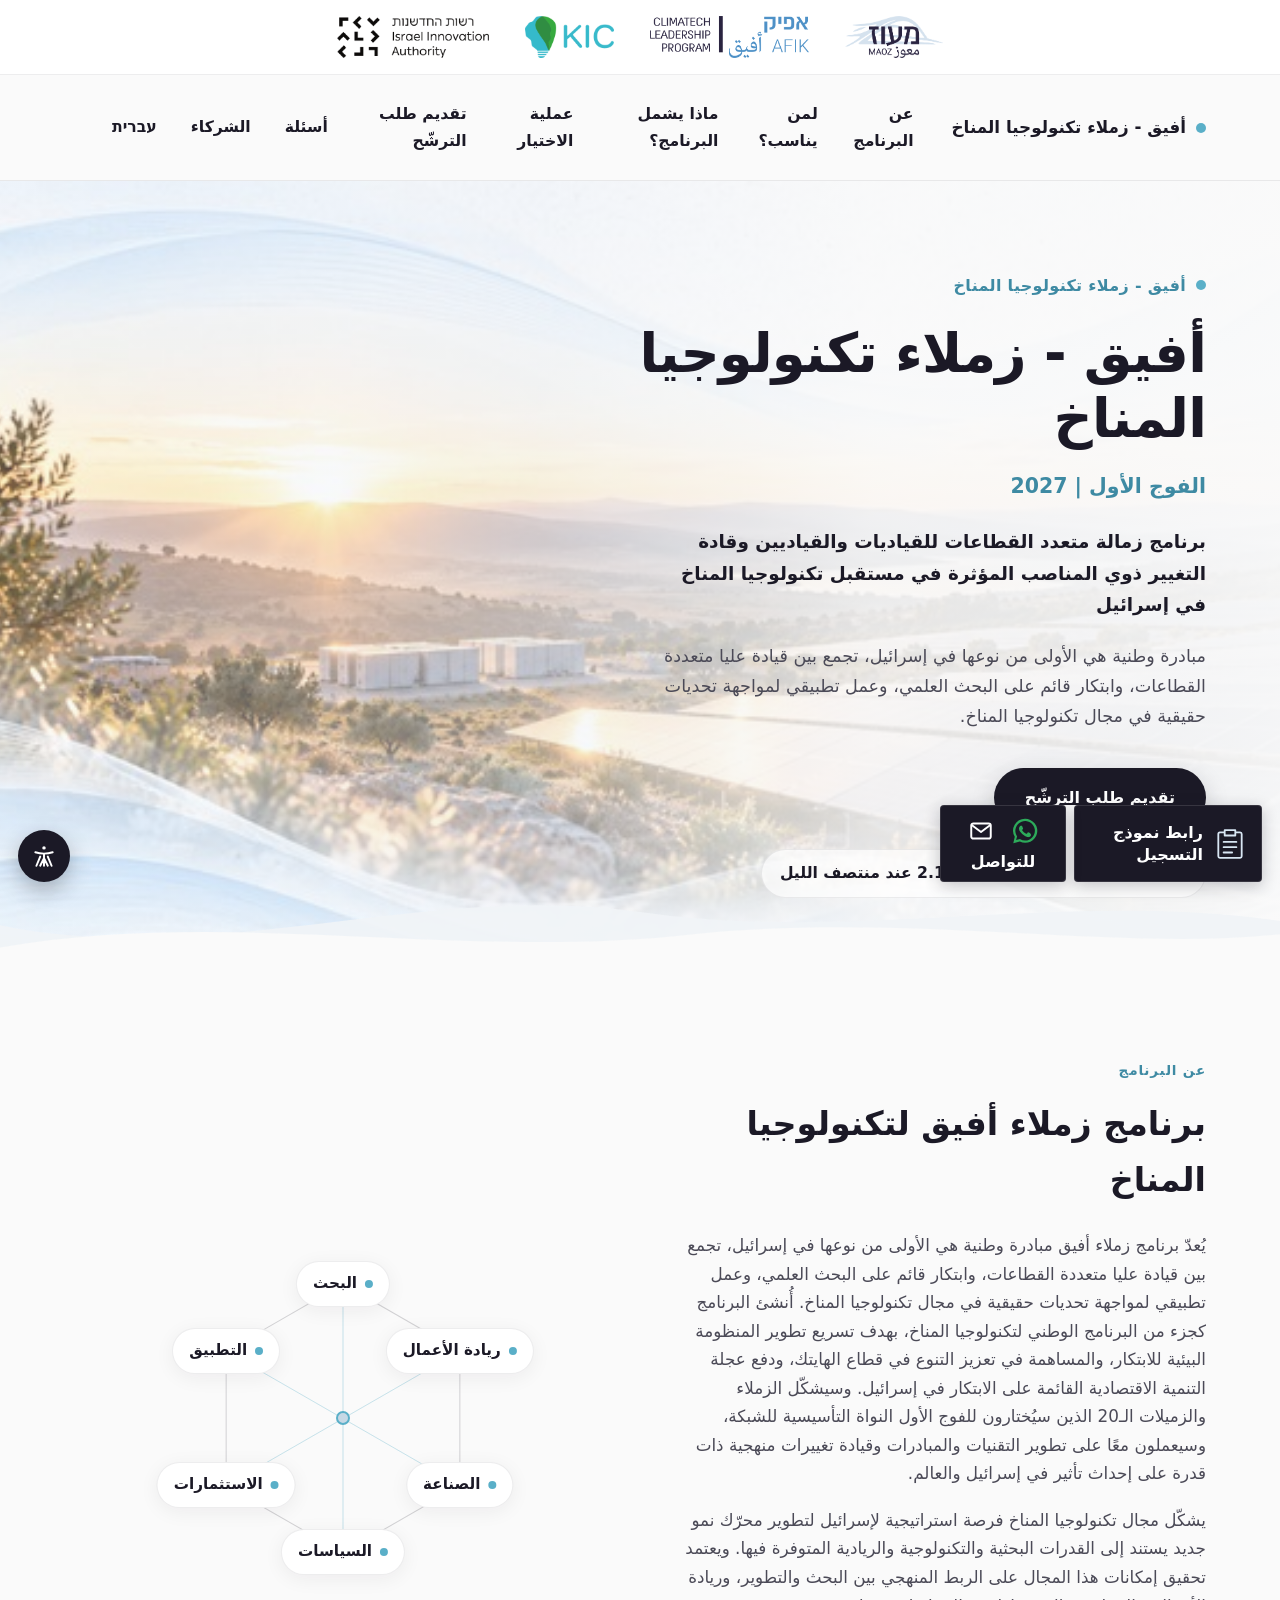
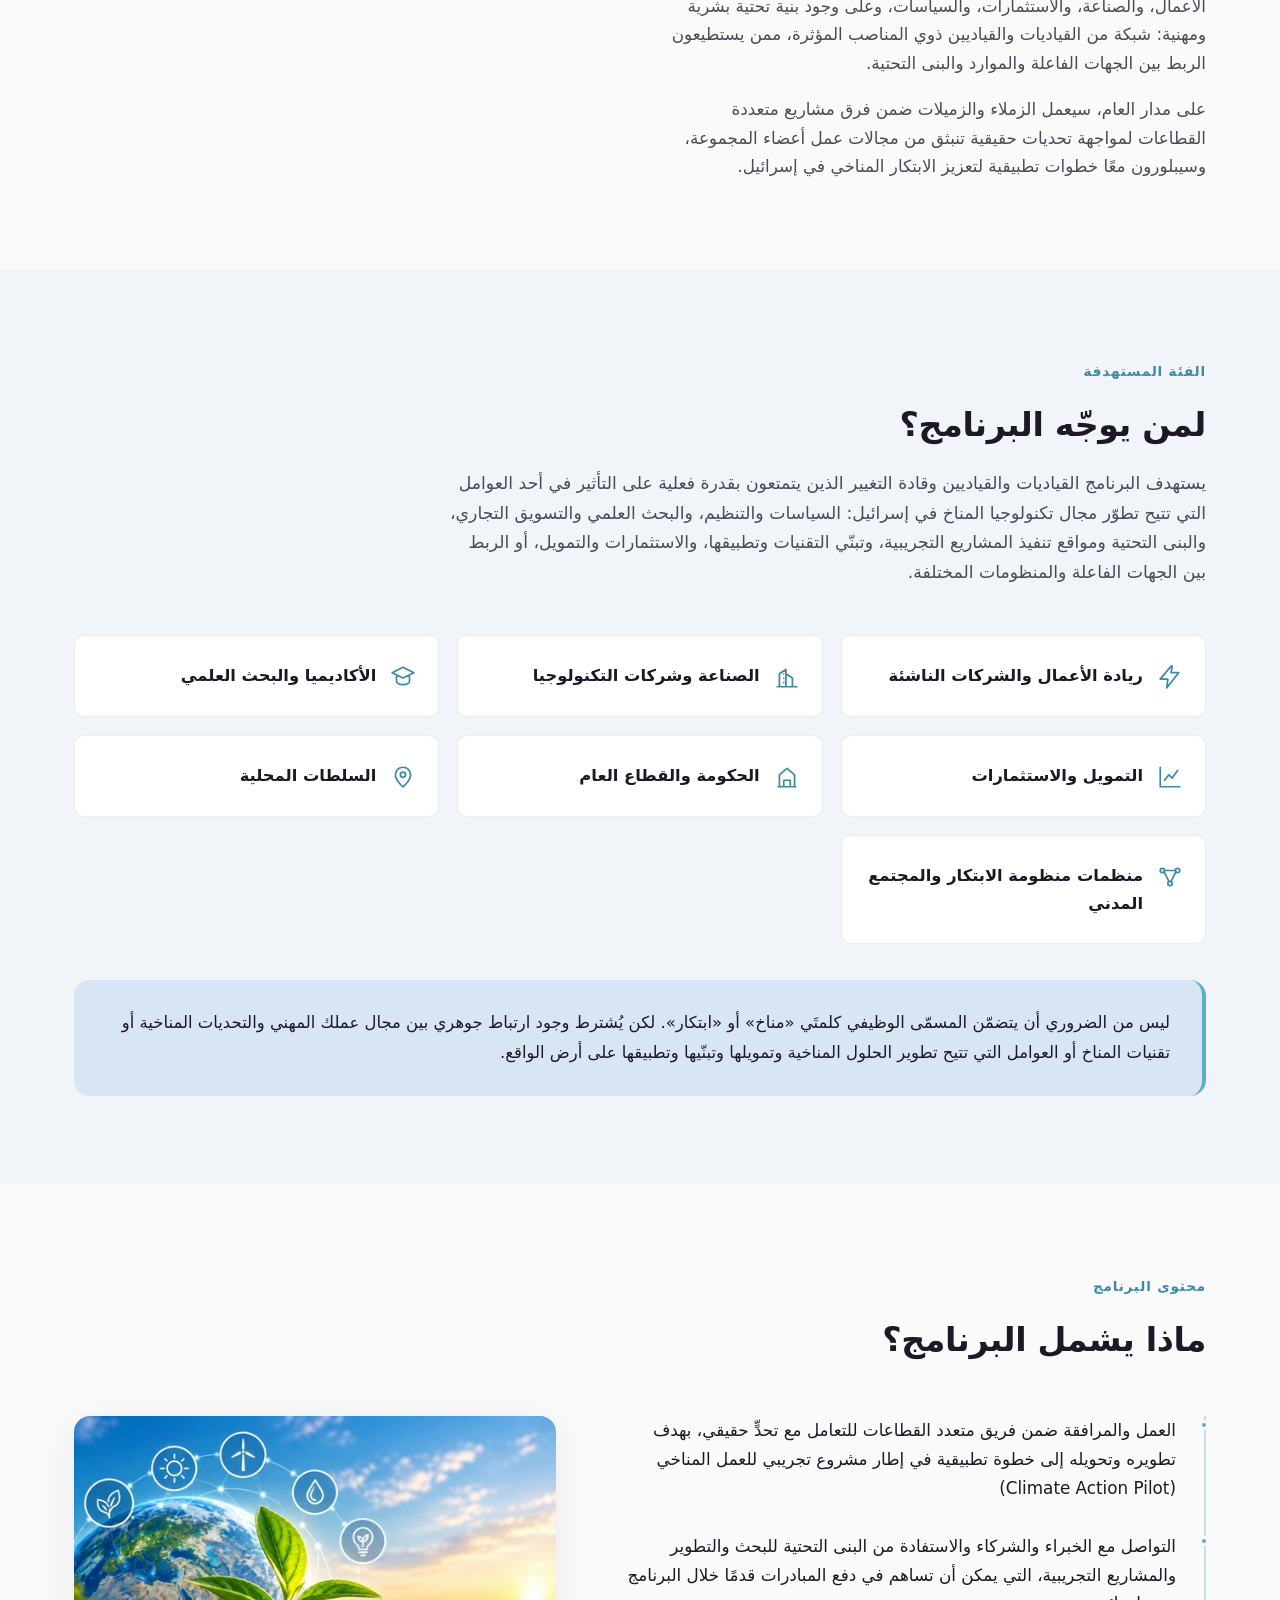
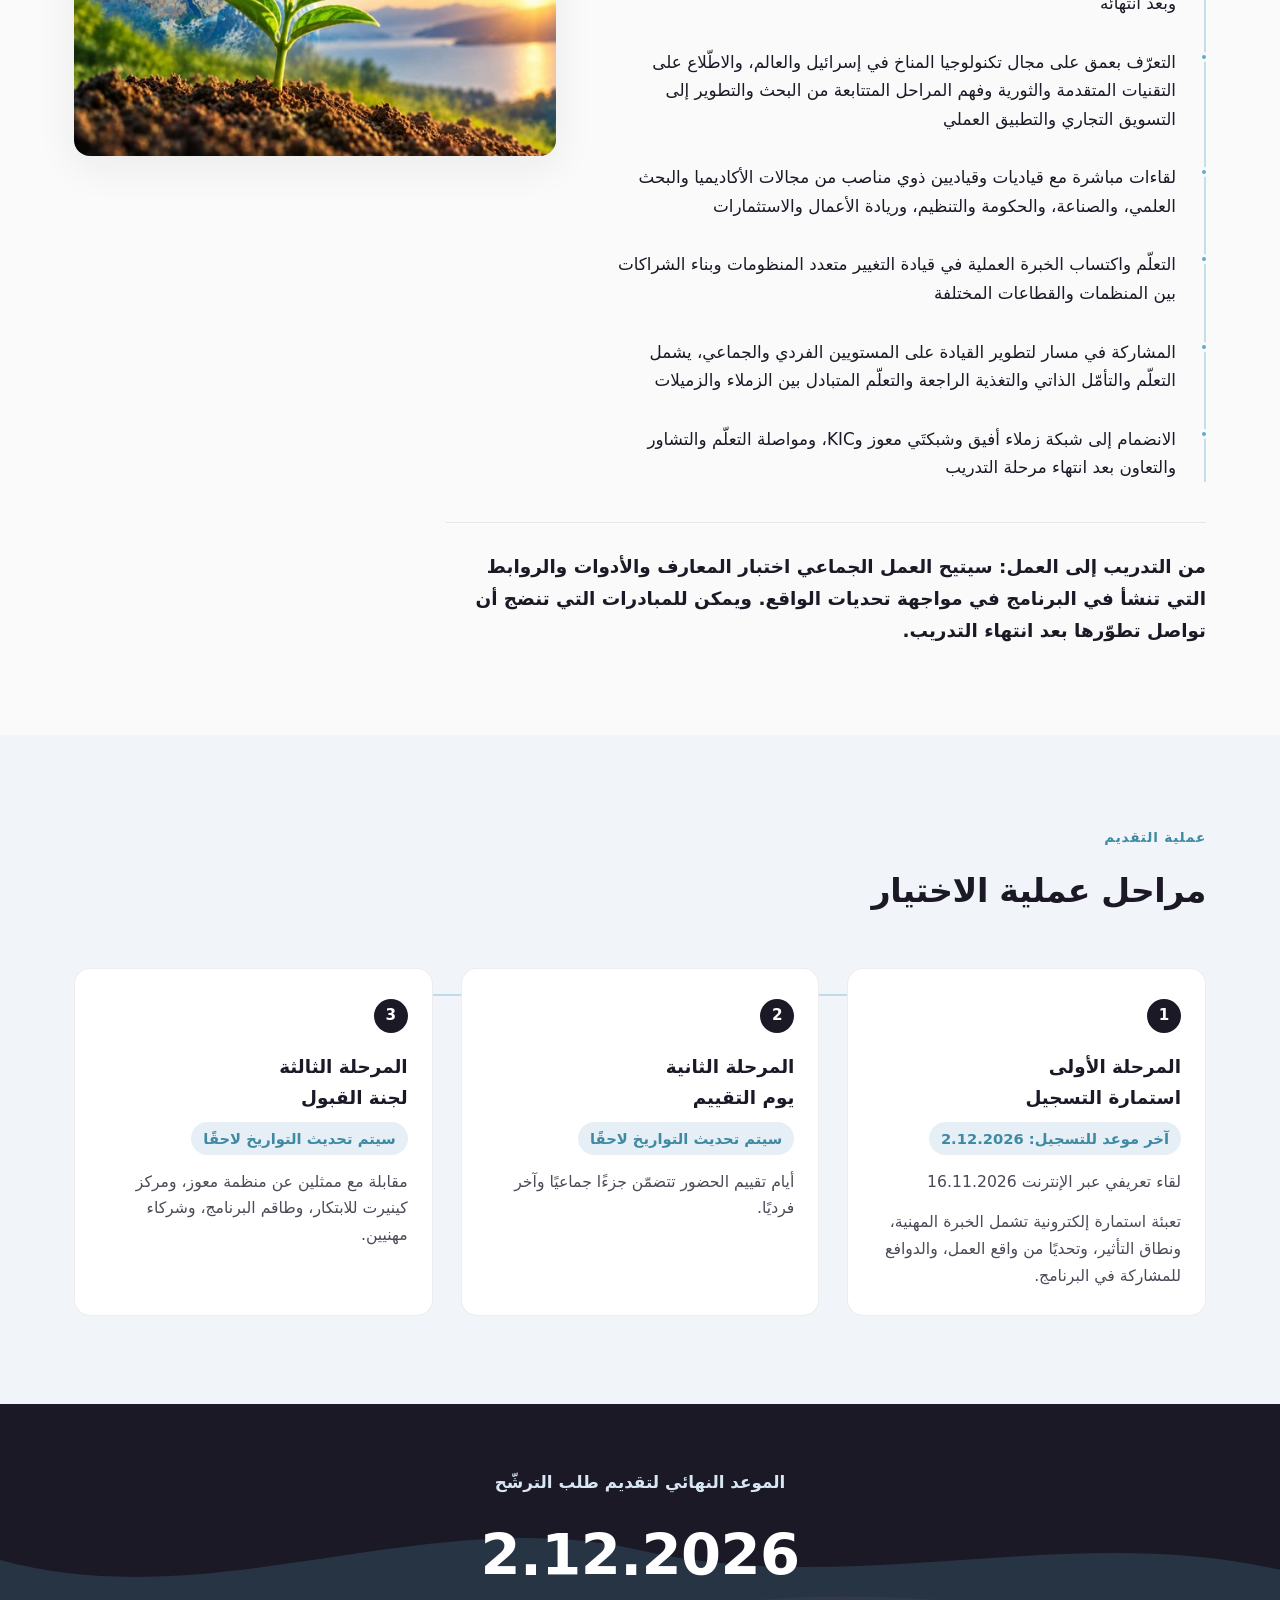
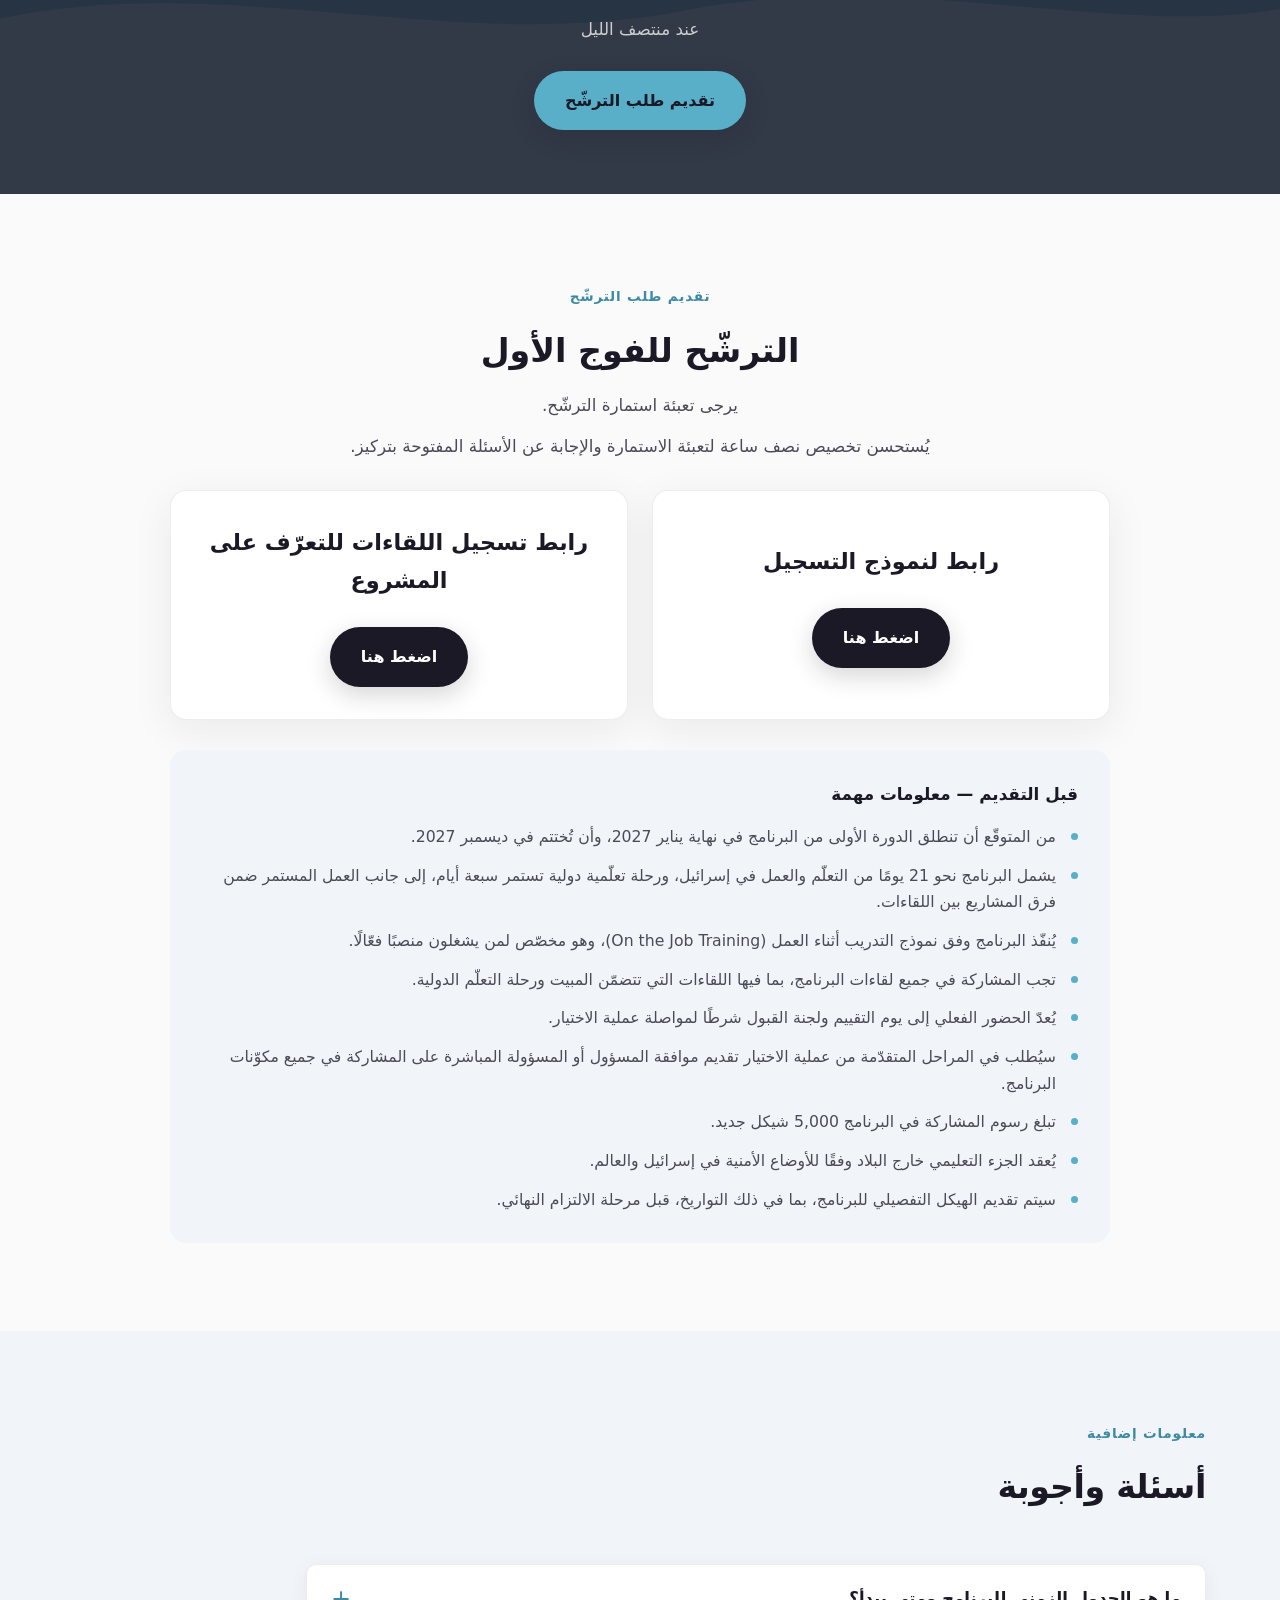
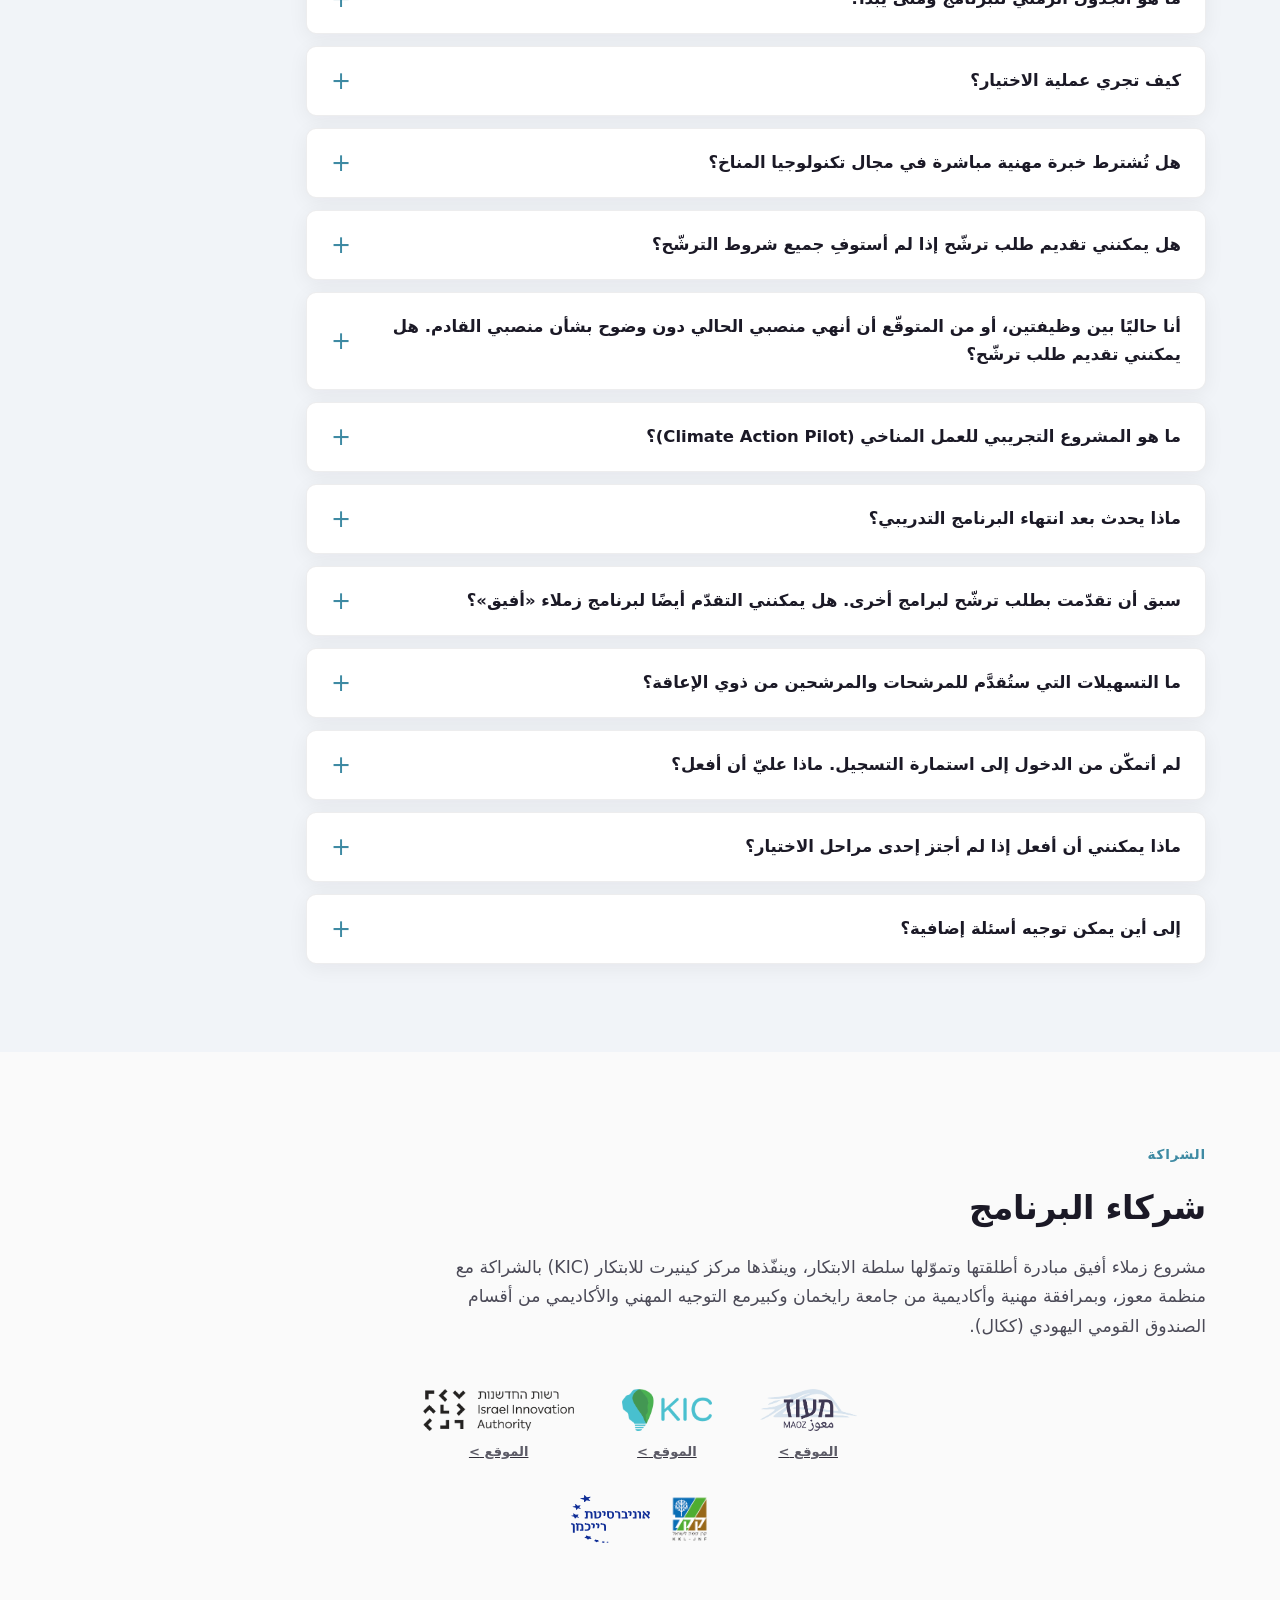
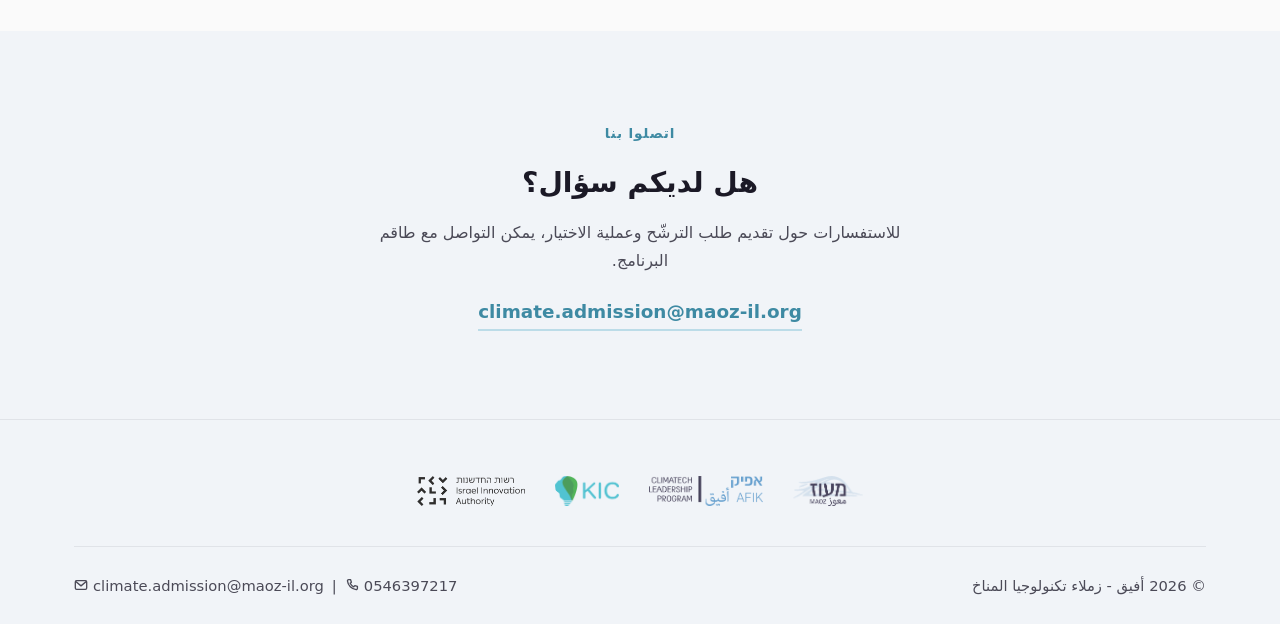
==== commit a6ddbf24: "Add files via upload" ====
--- a/ar.html
+++ b/ar.html
@@ -475,7 +475,7 @@
       <div class="section-head reveal">
         <span class="eyebrow">الشراكة</span>
         <h2>شركاء البرنامج</h2>
-        <p>مشروع زملاء أفيق مبادرة أطلقتها وتموّلها سلطة الابتكار، وينفّذها مركز كينيرت للابتكار (KIC) بالشراكة مع منظمة معوز، وبمرافقة مهنية وأكاديمية من جامعة رايخمان وكبير العلماء في الصندوق القومي اليهودي (ككال).</p>
+        <p>مشروع زملاء أفيق مبادرة أطلقتها وتموّلها سلطة الابتكار، وينفّذها مركز كينيرت للابتكار (KIC) بالشراكة مع منظمة معوز، وبمرافقة مهنية وأكاديمية من جامعة رايخمان وكبيرمع التوجيه المهني والأكاديمي من أقسام الصندوق القومي اليهودي (ككال).</p>
       </div>
 
       <div class="partners-logos reveal">
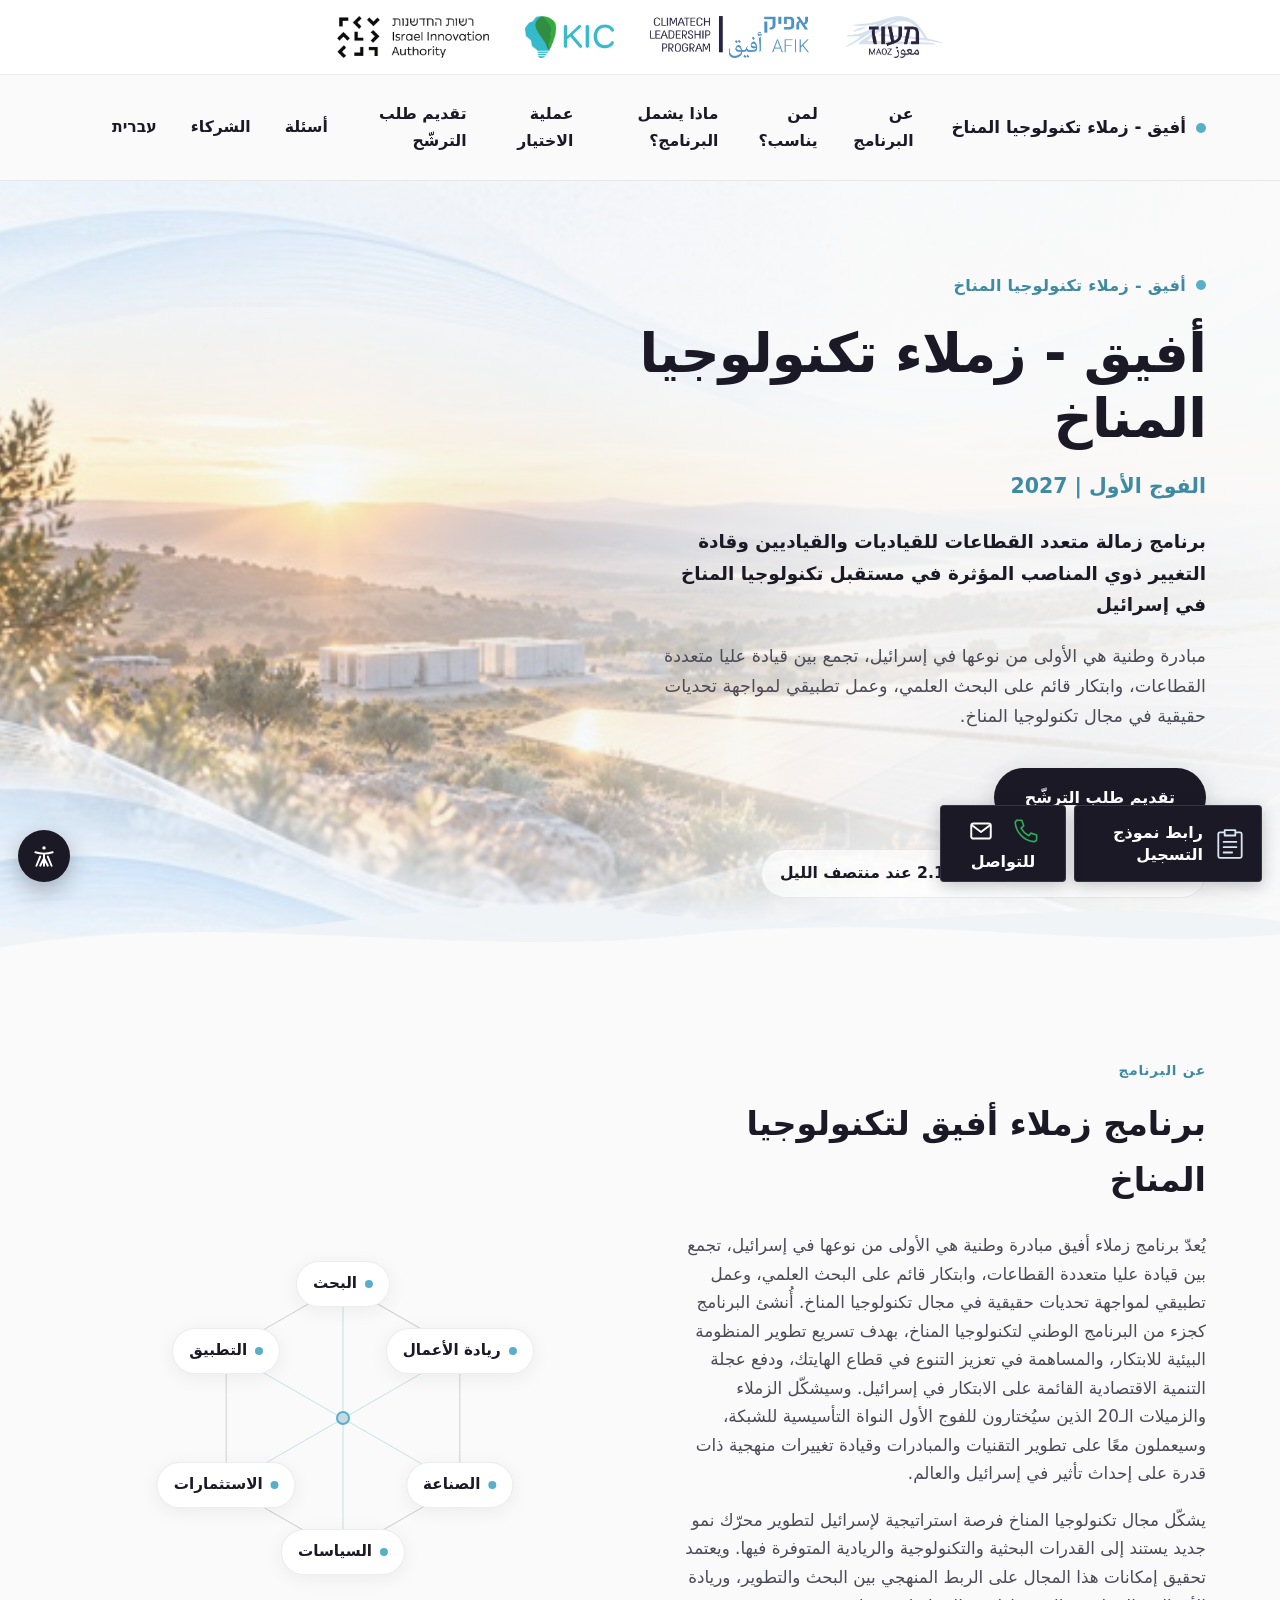
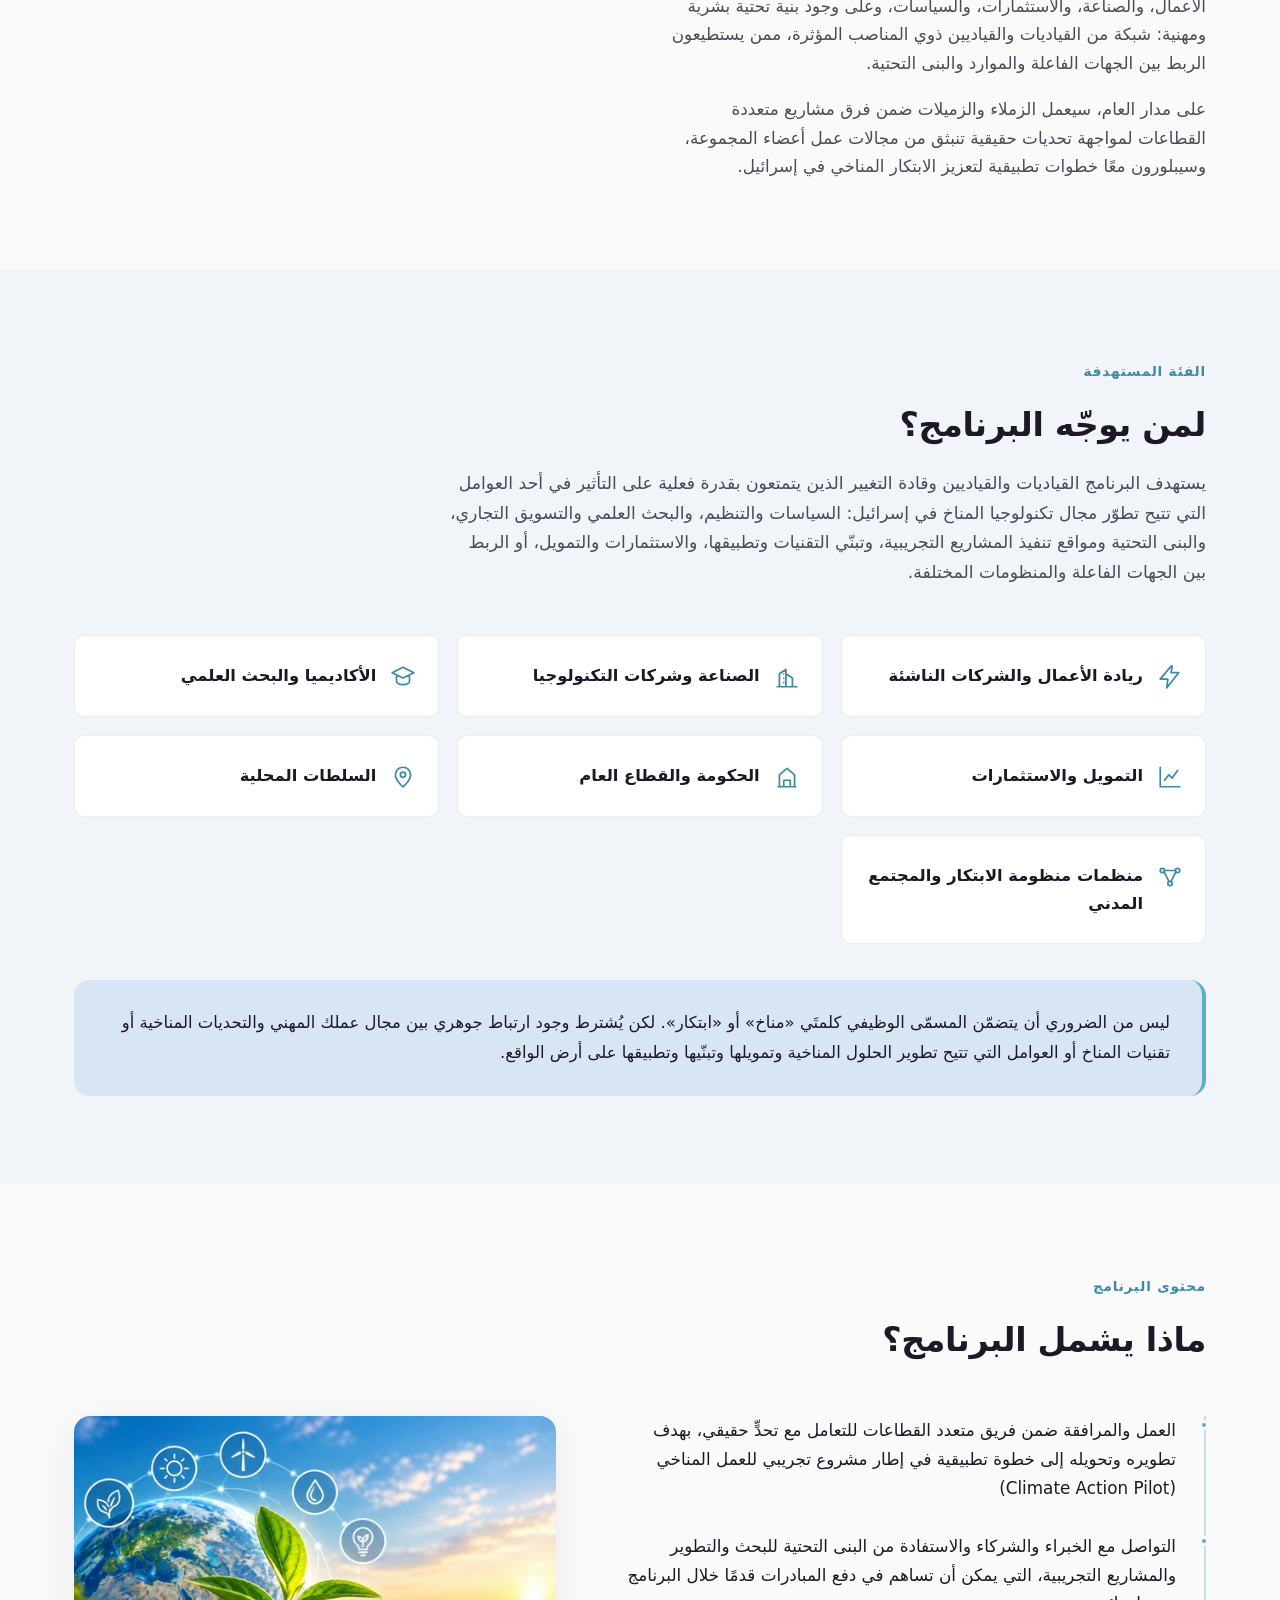
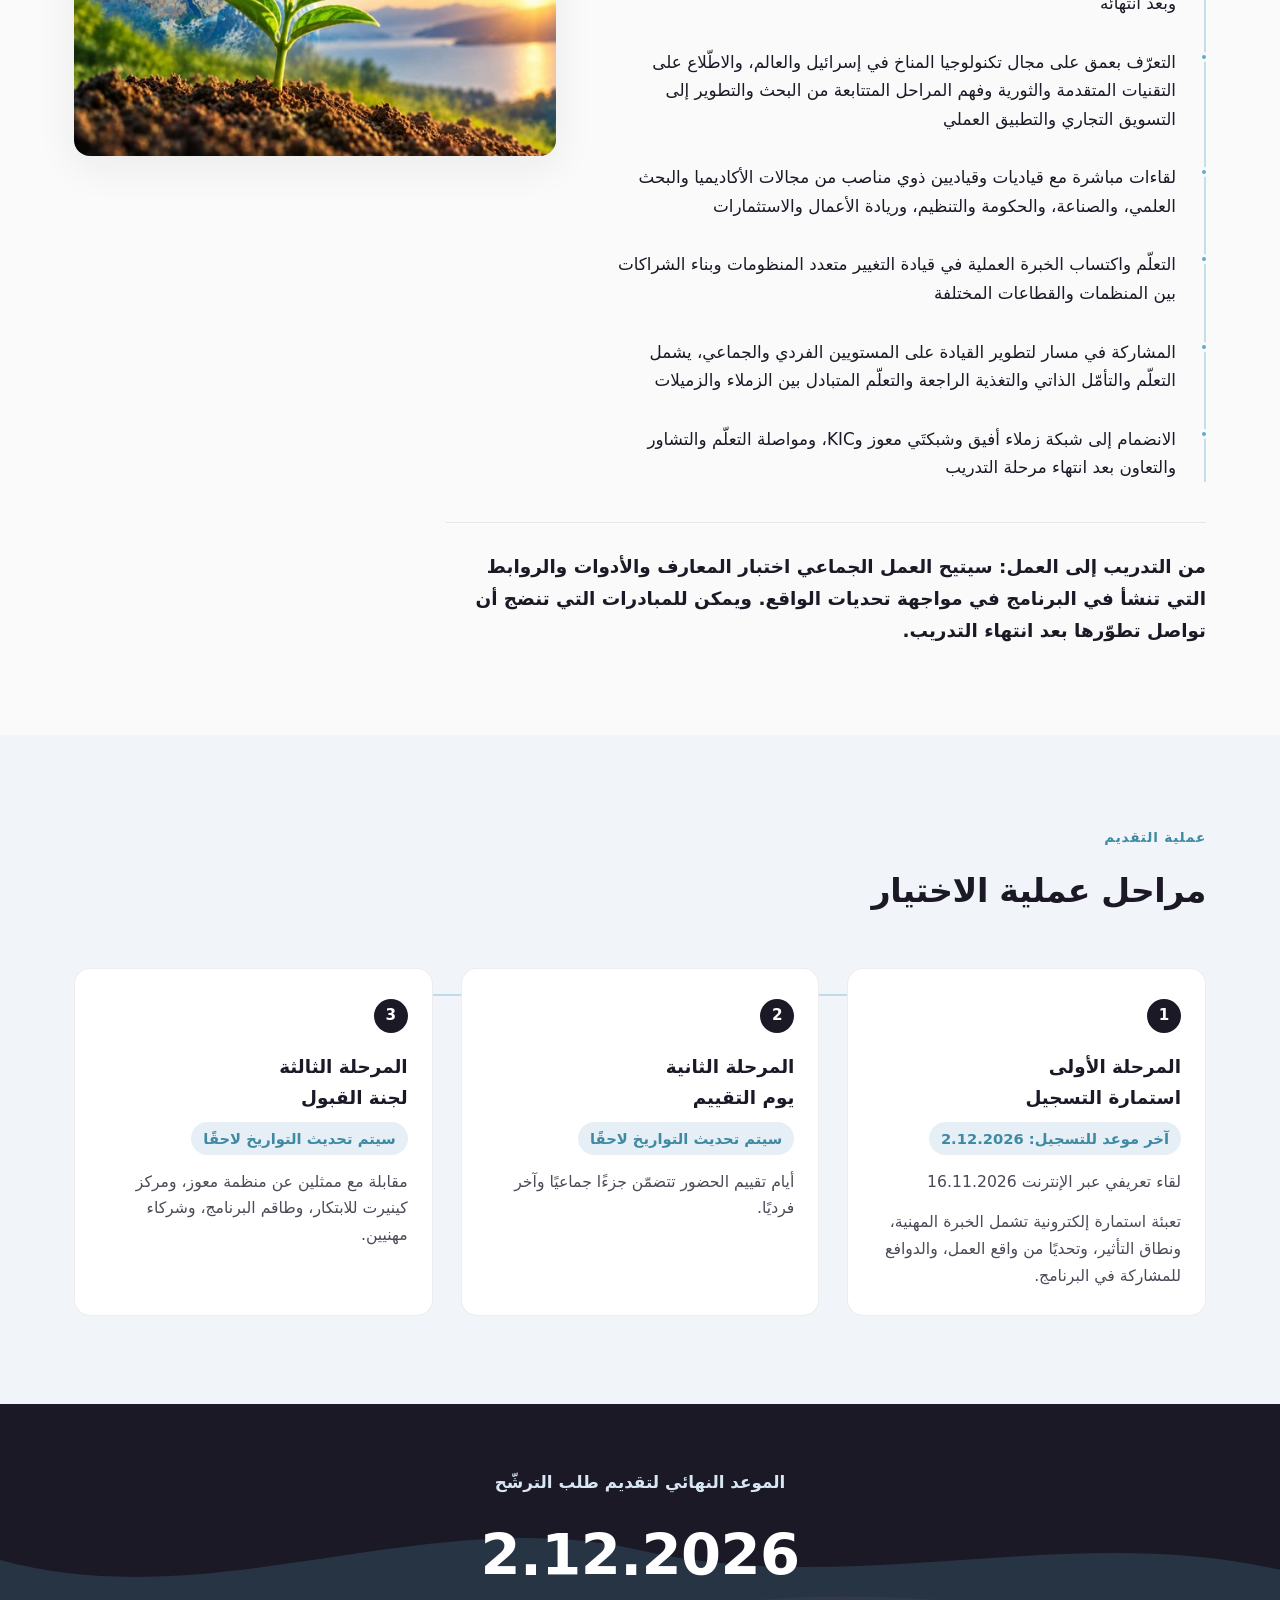
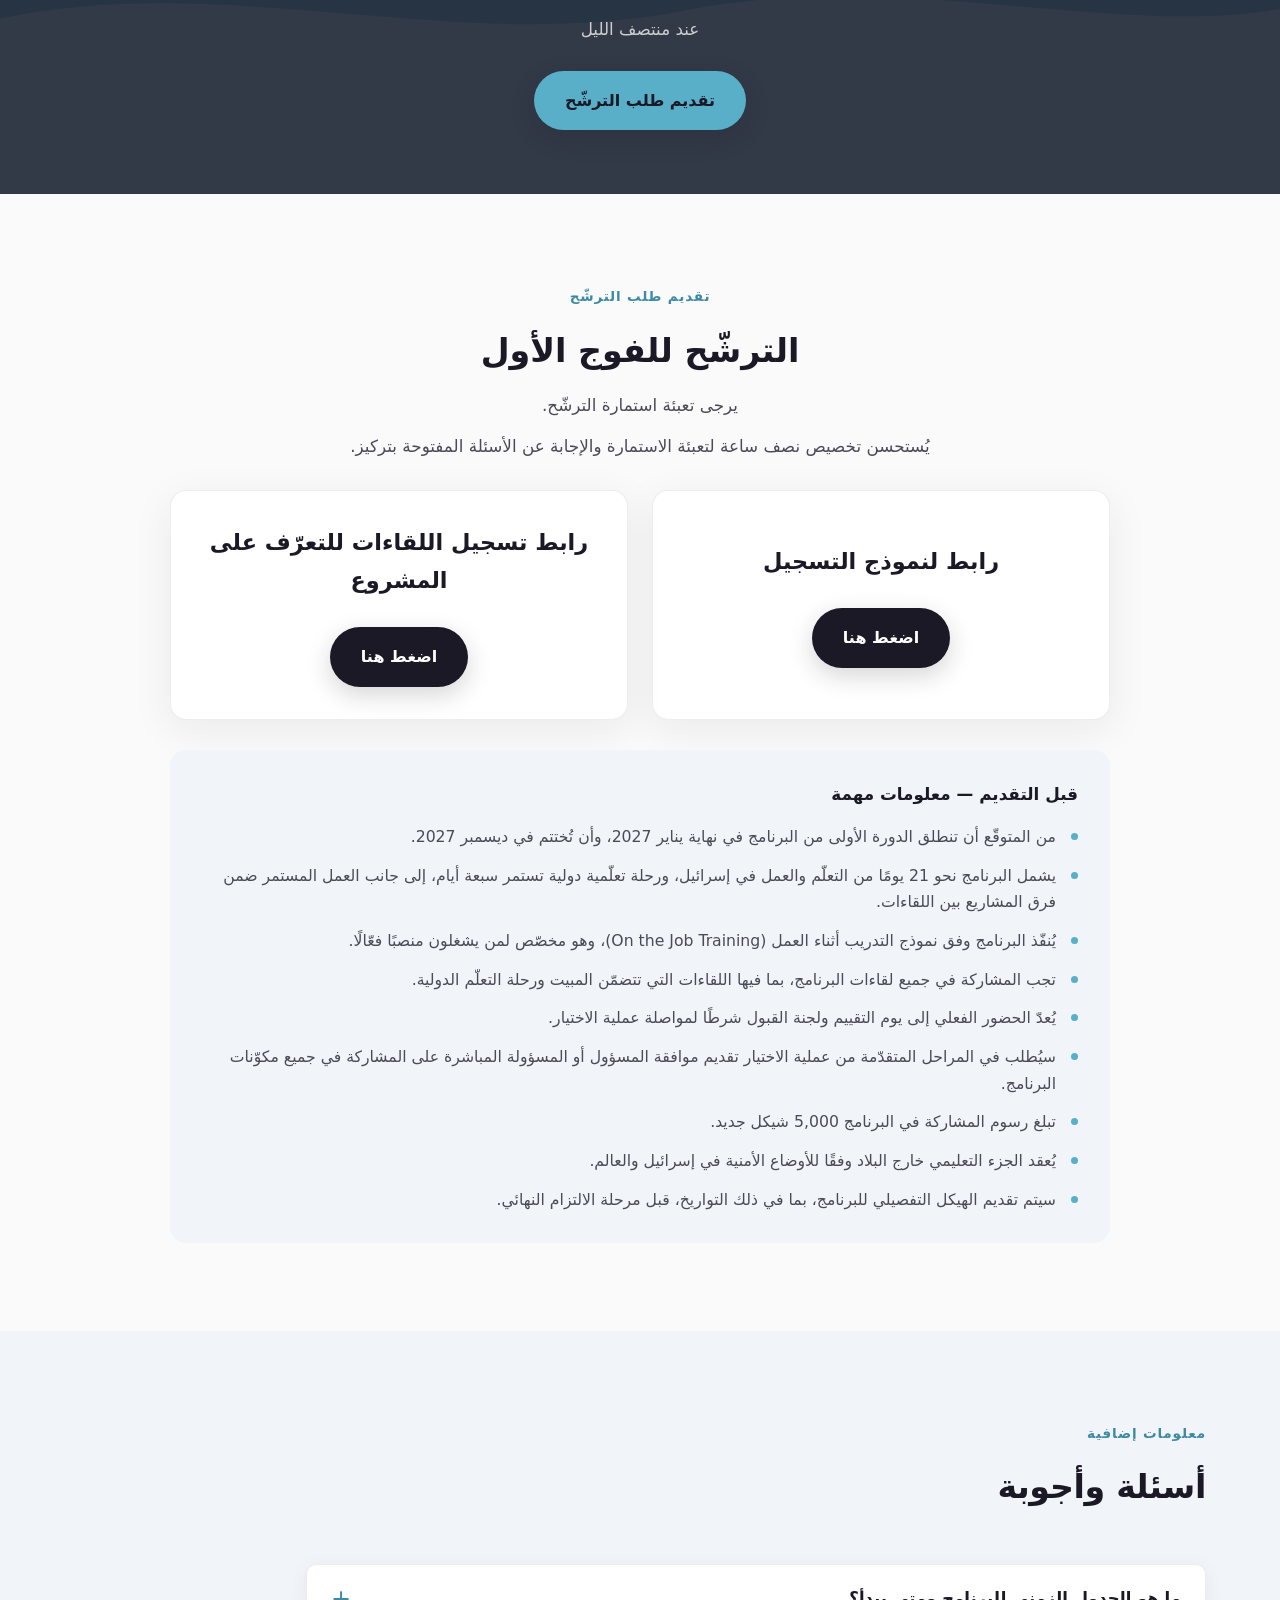
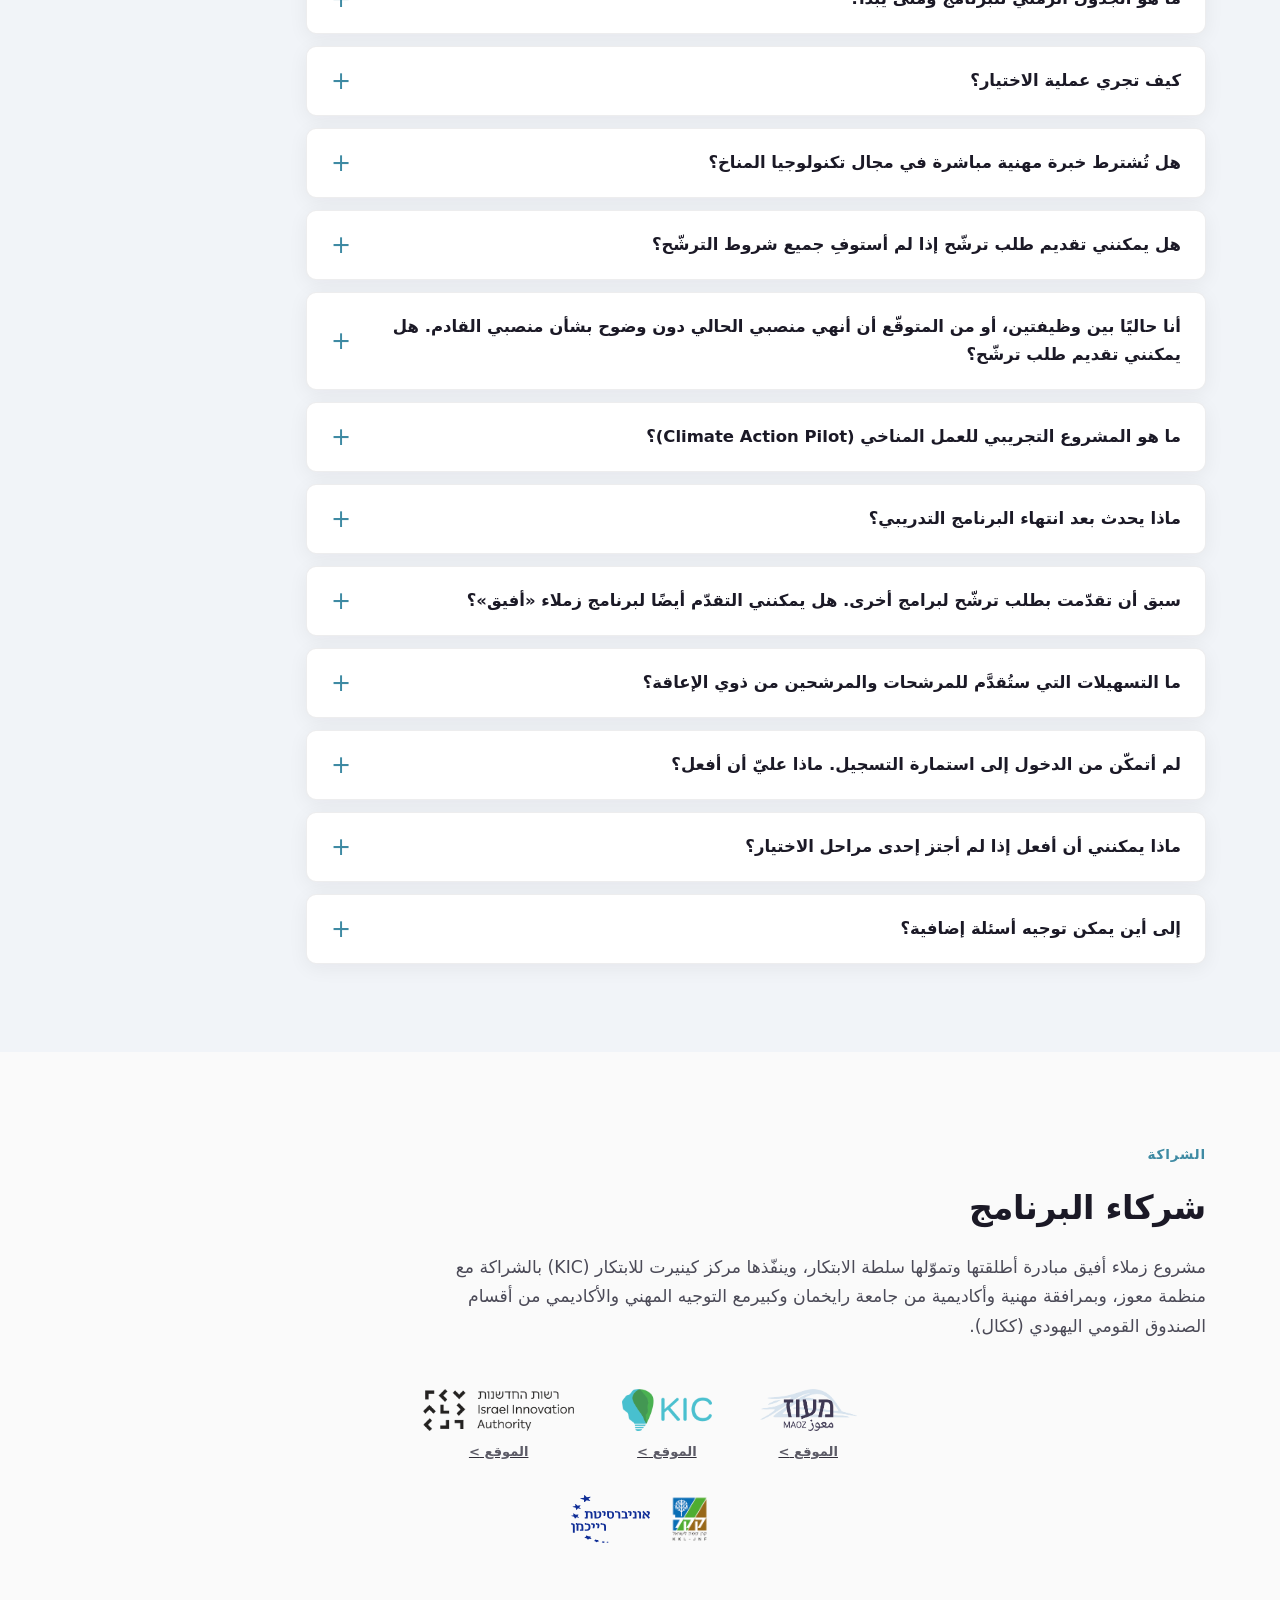
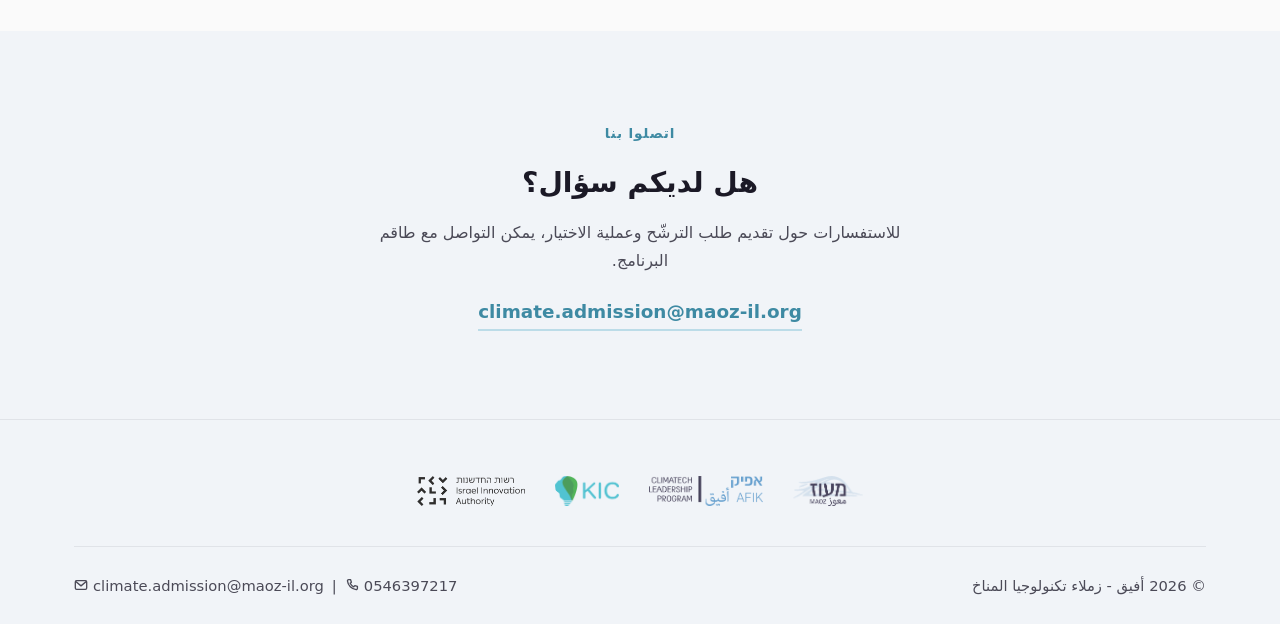
==== commit c406396e: "Add files via upload" ====
--- a/ar.html
+++ b/ar.html
@@ -554,8 +554,8 @@
   </a>
   <div class="floating-action floating-action--contact">
     <div class="floating-contact-links">
-      <a href="https://wa.me/972546397217" target="_blank" rel="noopener noreferrer" aria-label="التواصل عبر واتساب">
-        <svg viewBox="0 0 32 32" aria-hidden="true"><path fill="currentColor" d="M16 3a12.7 12.7 0 0 0-10.9 19.2L3.5 29l7-1.8A12.8 12.8 0 1 0 16 3Zm0 23.2c-1.8 0-3.5-.5-5-1.4l-.4-.2-4.1 1.1 1.1-4-.3-.4A10.4 10.4 0 1 1 16 26.2Zm5.7-7.8c-.3-.2-1.8-.9-2.1-1s-.5-.2-.7.2-.8 1-1 1.2-.4.2-.7.1a8.6 8.6 0 0 1-2.5-1.5 9.4 9.4 0 0 1-1.7-2.1c-.2-.3 0-.5.1-.6l.5-.6.3-.5c.1-.2 0-.4 0-.6l-.9-2.2c-.2-.6-.5-.5-.7-.5h-.6c-.2 0-.6.1-.9.4a3.7 3.7 0 0 0-1.2 2.8 6.4 6.4 0 0 0 1.3 3.4 14.8 14.8 0 0 0 5.4 4.8c.7.3 1.3.5 1.8.7.8.2 1.5.2 2.1.1.7-.1 1.8-.7 2-1.4.3-.7.3-1.3.2-1.4s-.3-.2-.6-.4Z"></path></svg>
+      <a href="tel:0546397217" aria-label="الاتصال هاتفياً">
+        <svg viewBox="0 0 32 32" fill="none" stroke="currentColor" stroke-width="1.8" stroke-linecap="round" stroke-linejoin="round" aria-hidden="true"><path d="M8.4 4.5h4.2l2 6-2.8 2.4a20 20 0 0 0 8.2 8.2l2.4-2.8 6 2v4.2a2.8 2.8 0 0 1-3 2.8A22.4 22.4 0 0 1 5.6 7.5a2.8 2.8 0 0 1 2.8-3Z"></path></svg>
       </a>
       <a href="mailto:climate.admission@maoz-il.org" data-email-link aria-label="إرسال بريد إلكتروني">
         <svg viewBox="0 0 24 24" fill="none" stroke="currentColor" stroke-width="1.8" stroke-linecap="round" stroke-linejoin="round" aria-hidden="true"><rect x="3" y="5" width="18" height="14" rx="2"></rect><path d="m4 7 8 6 8-6"></path></svg>
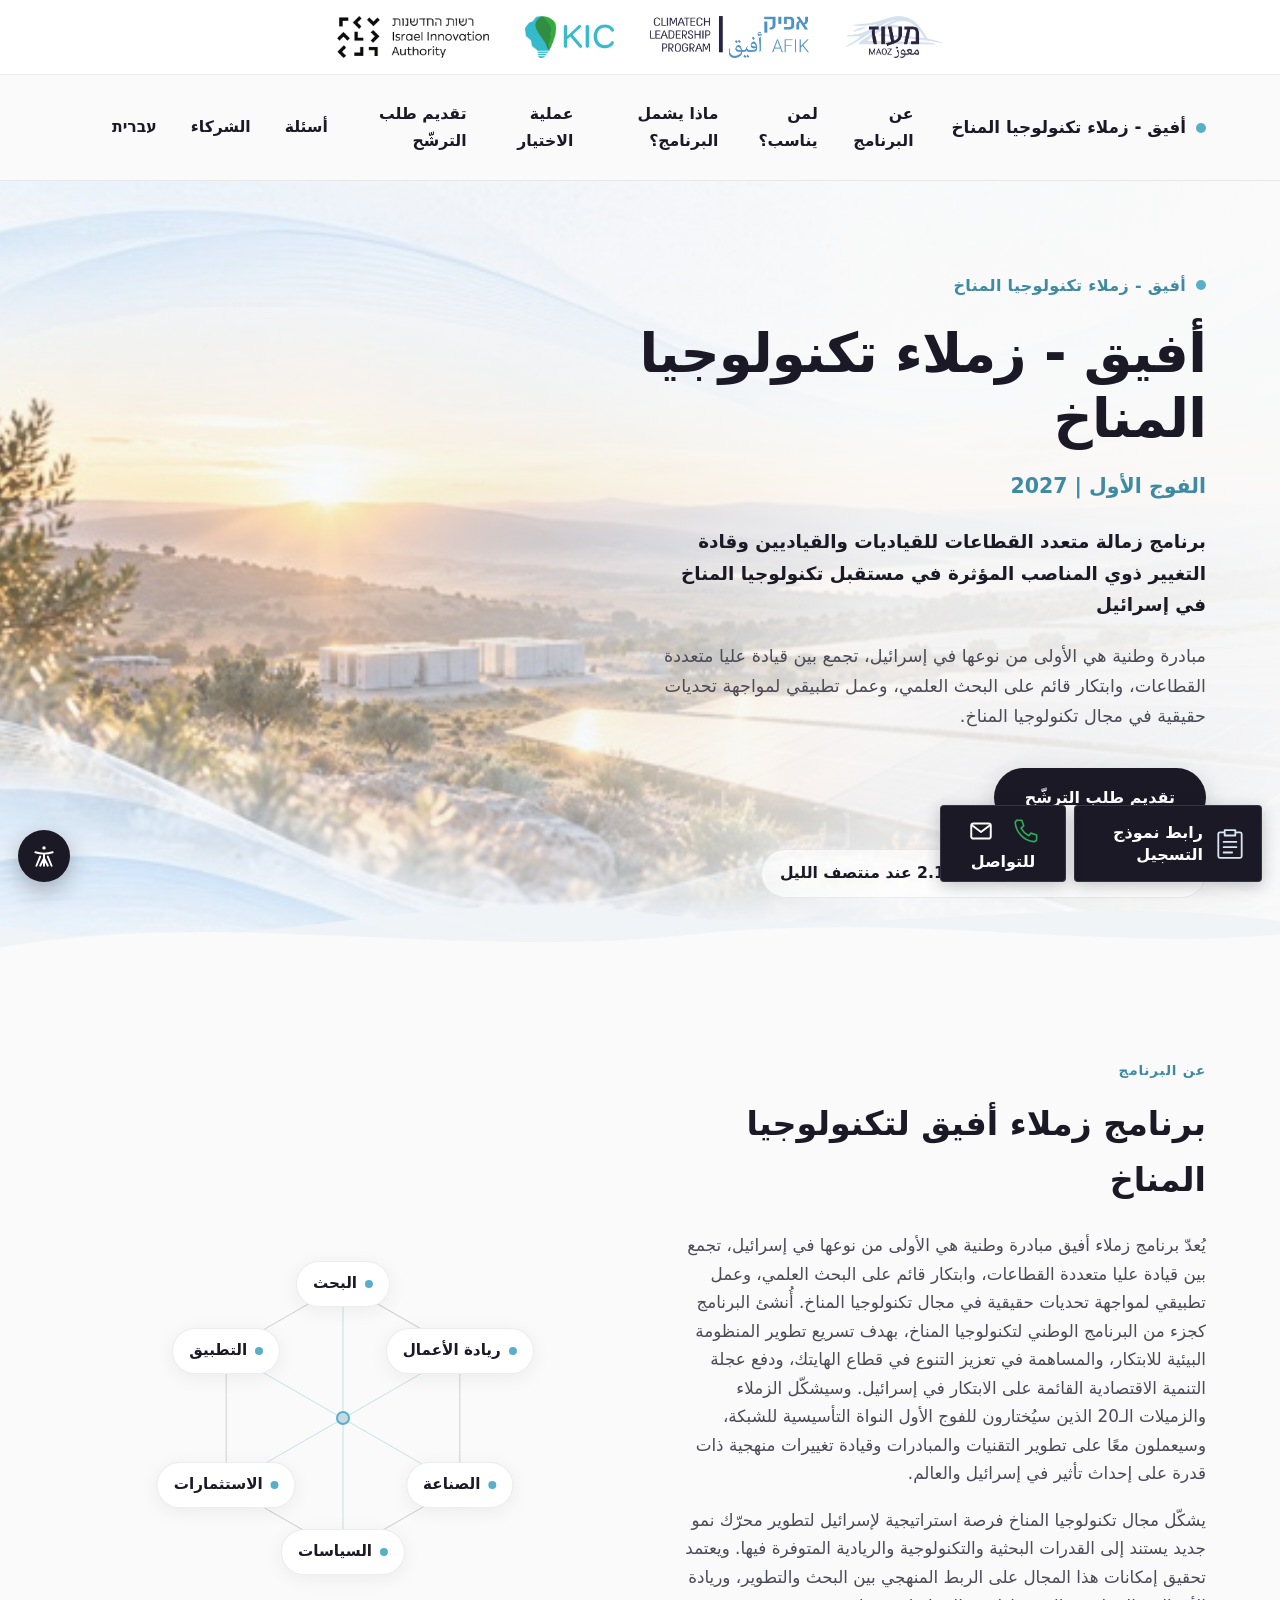
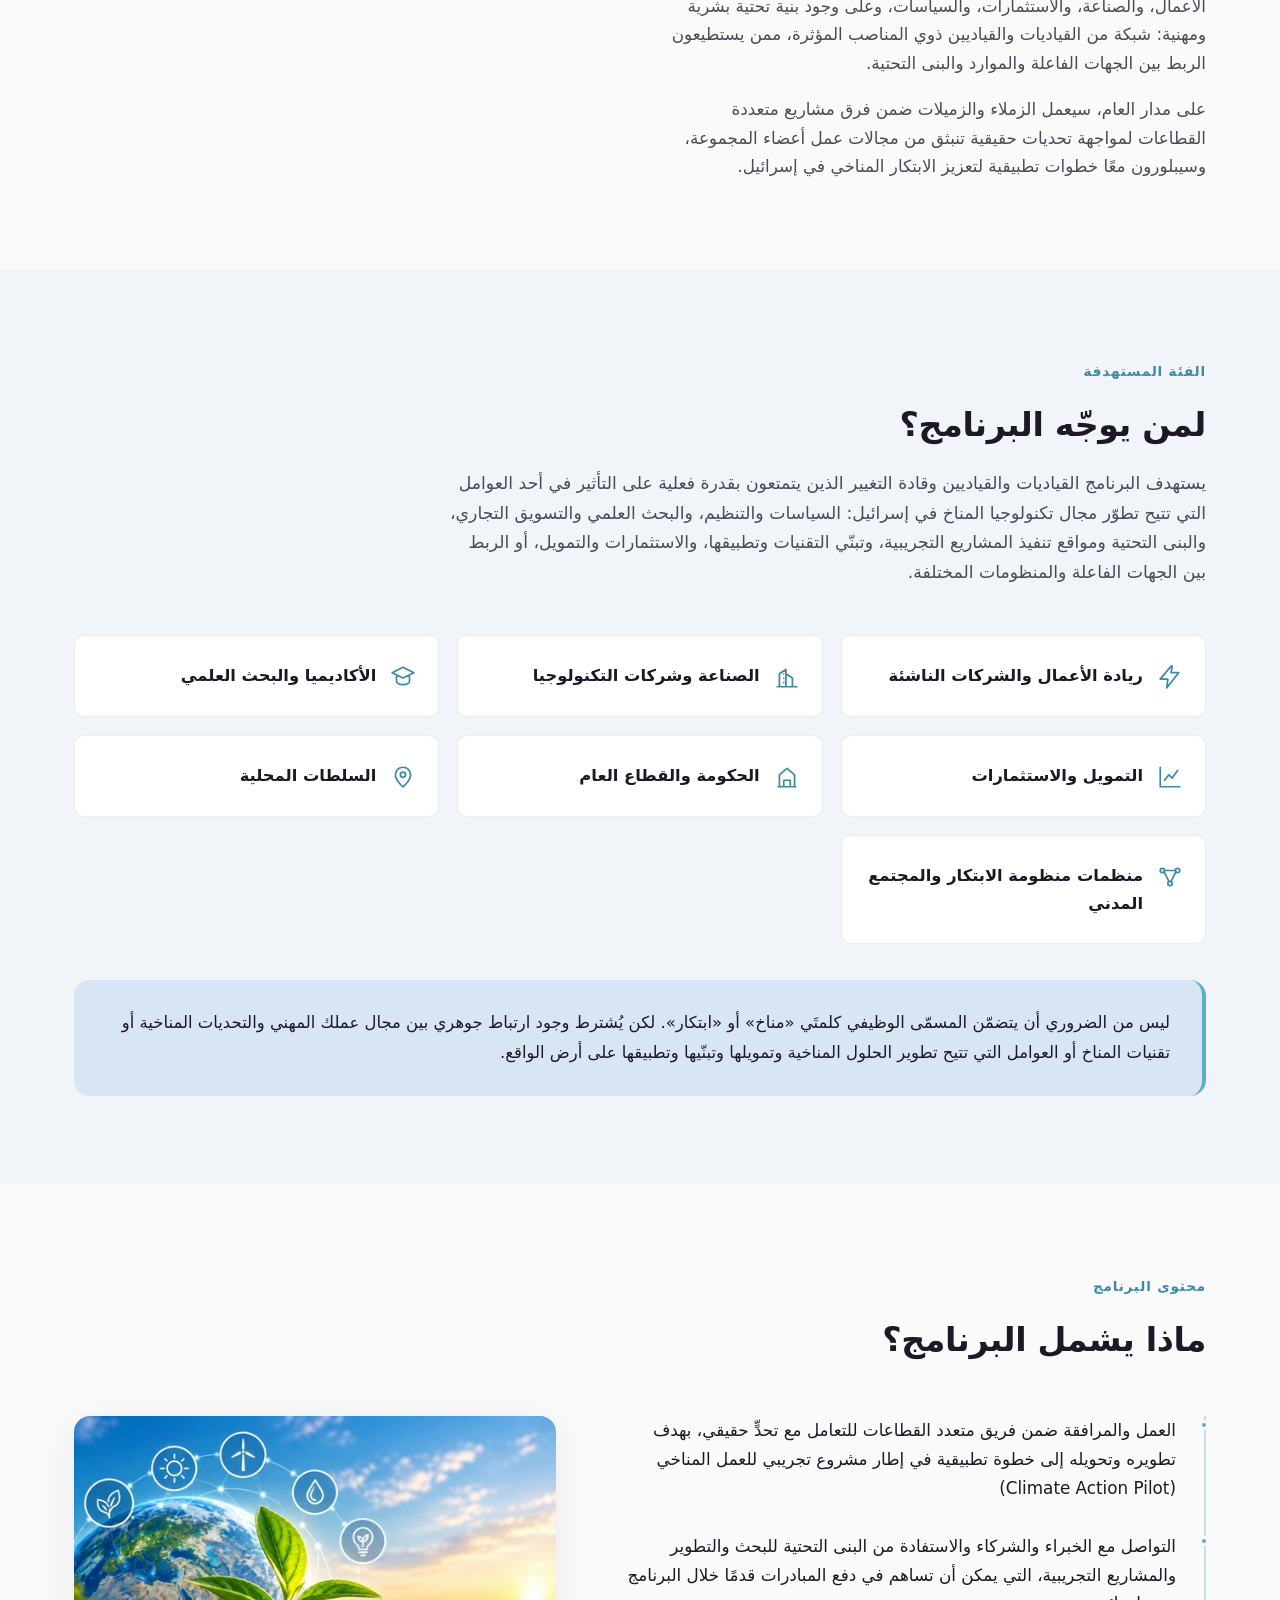
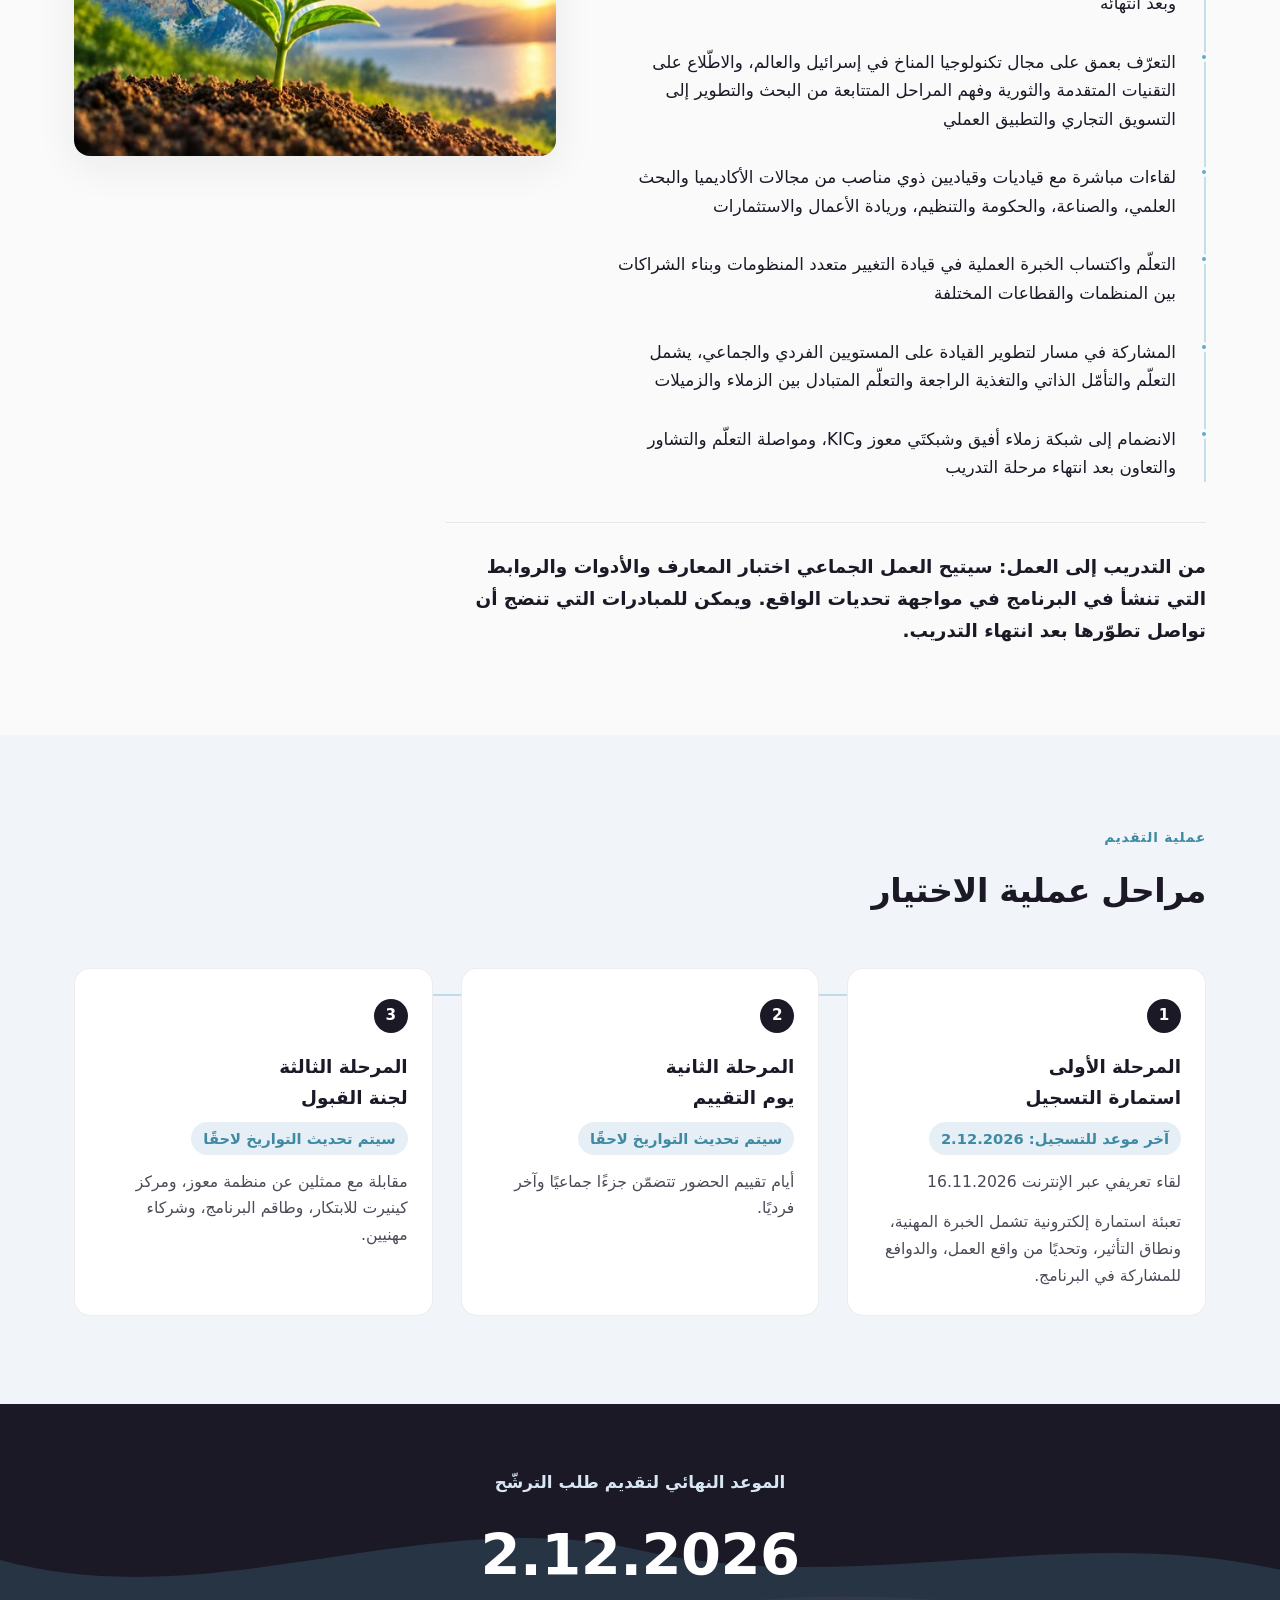
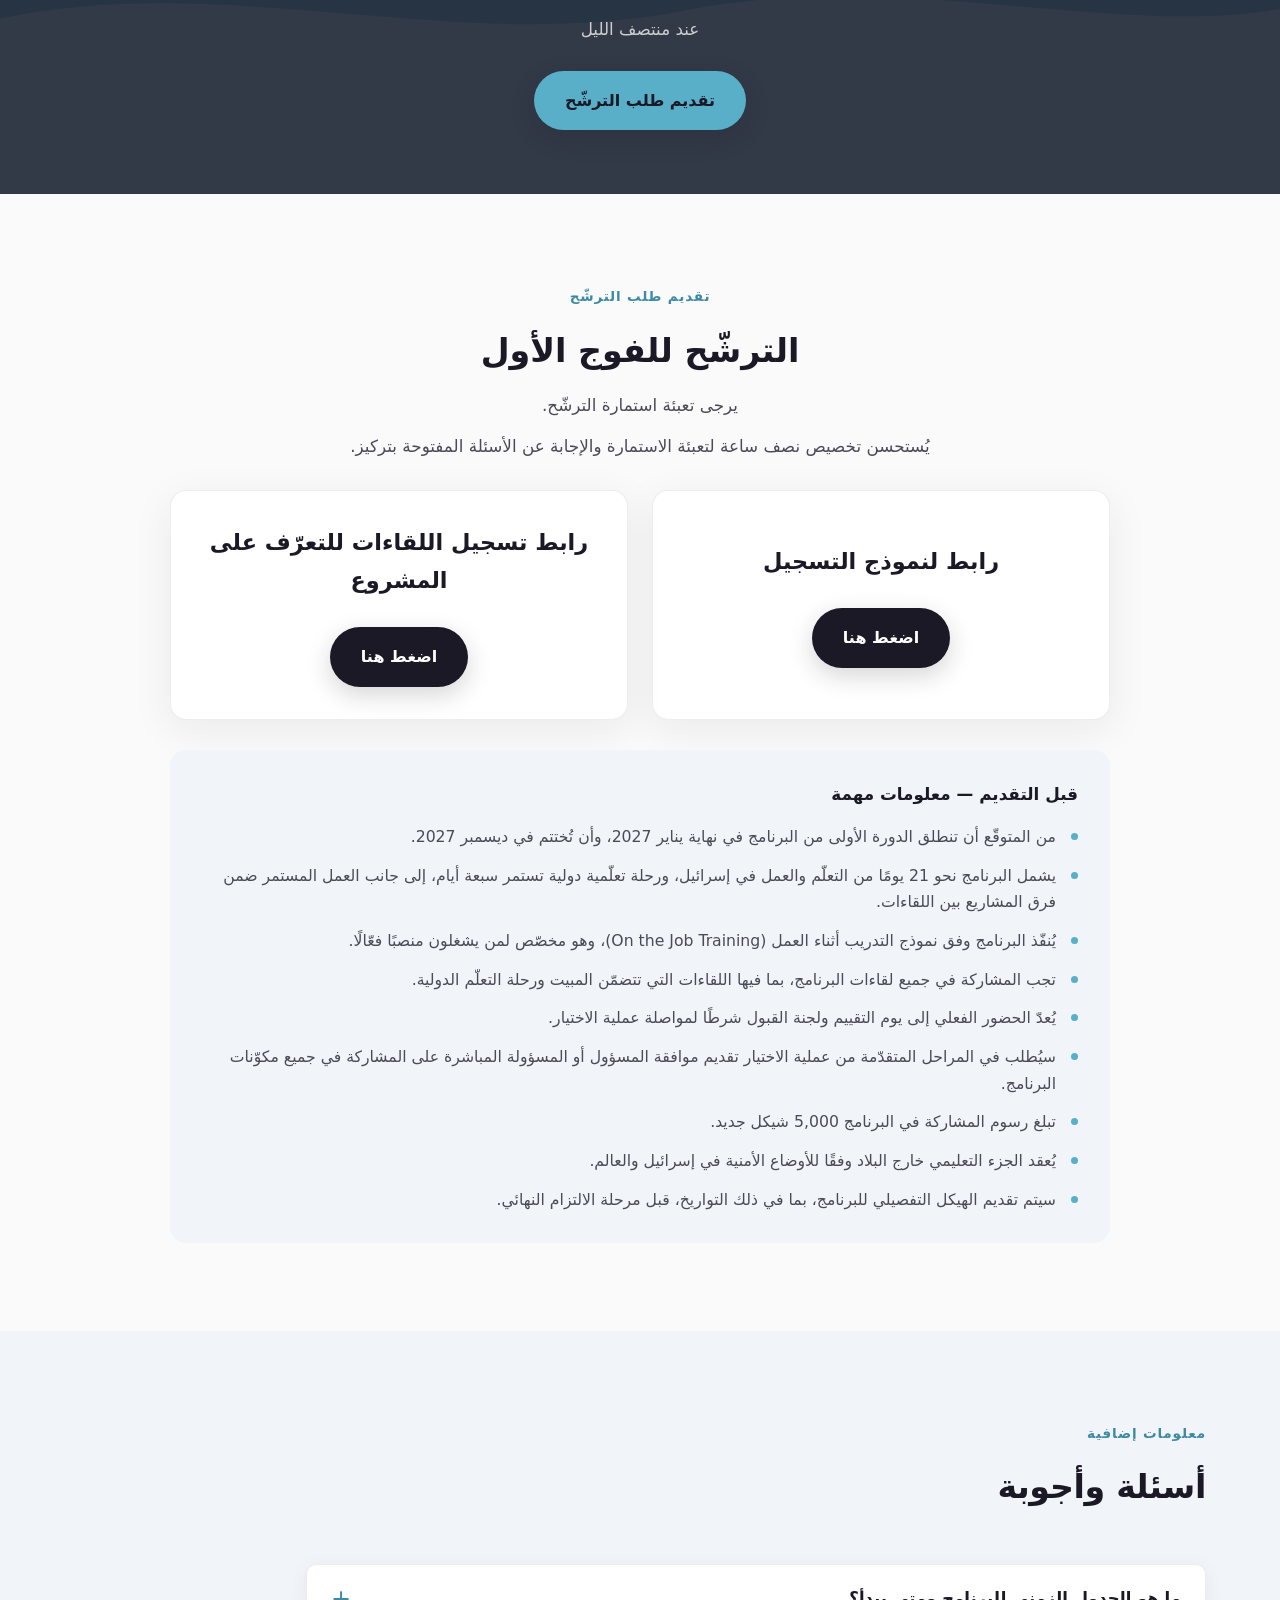
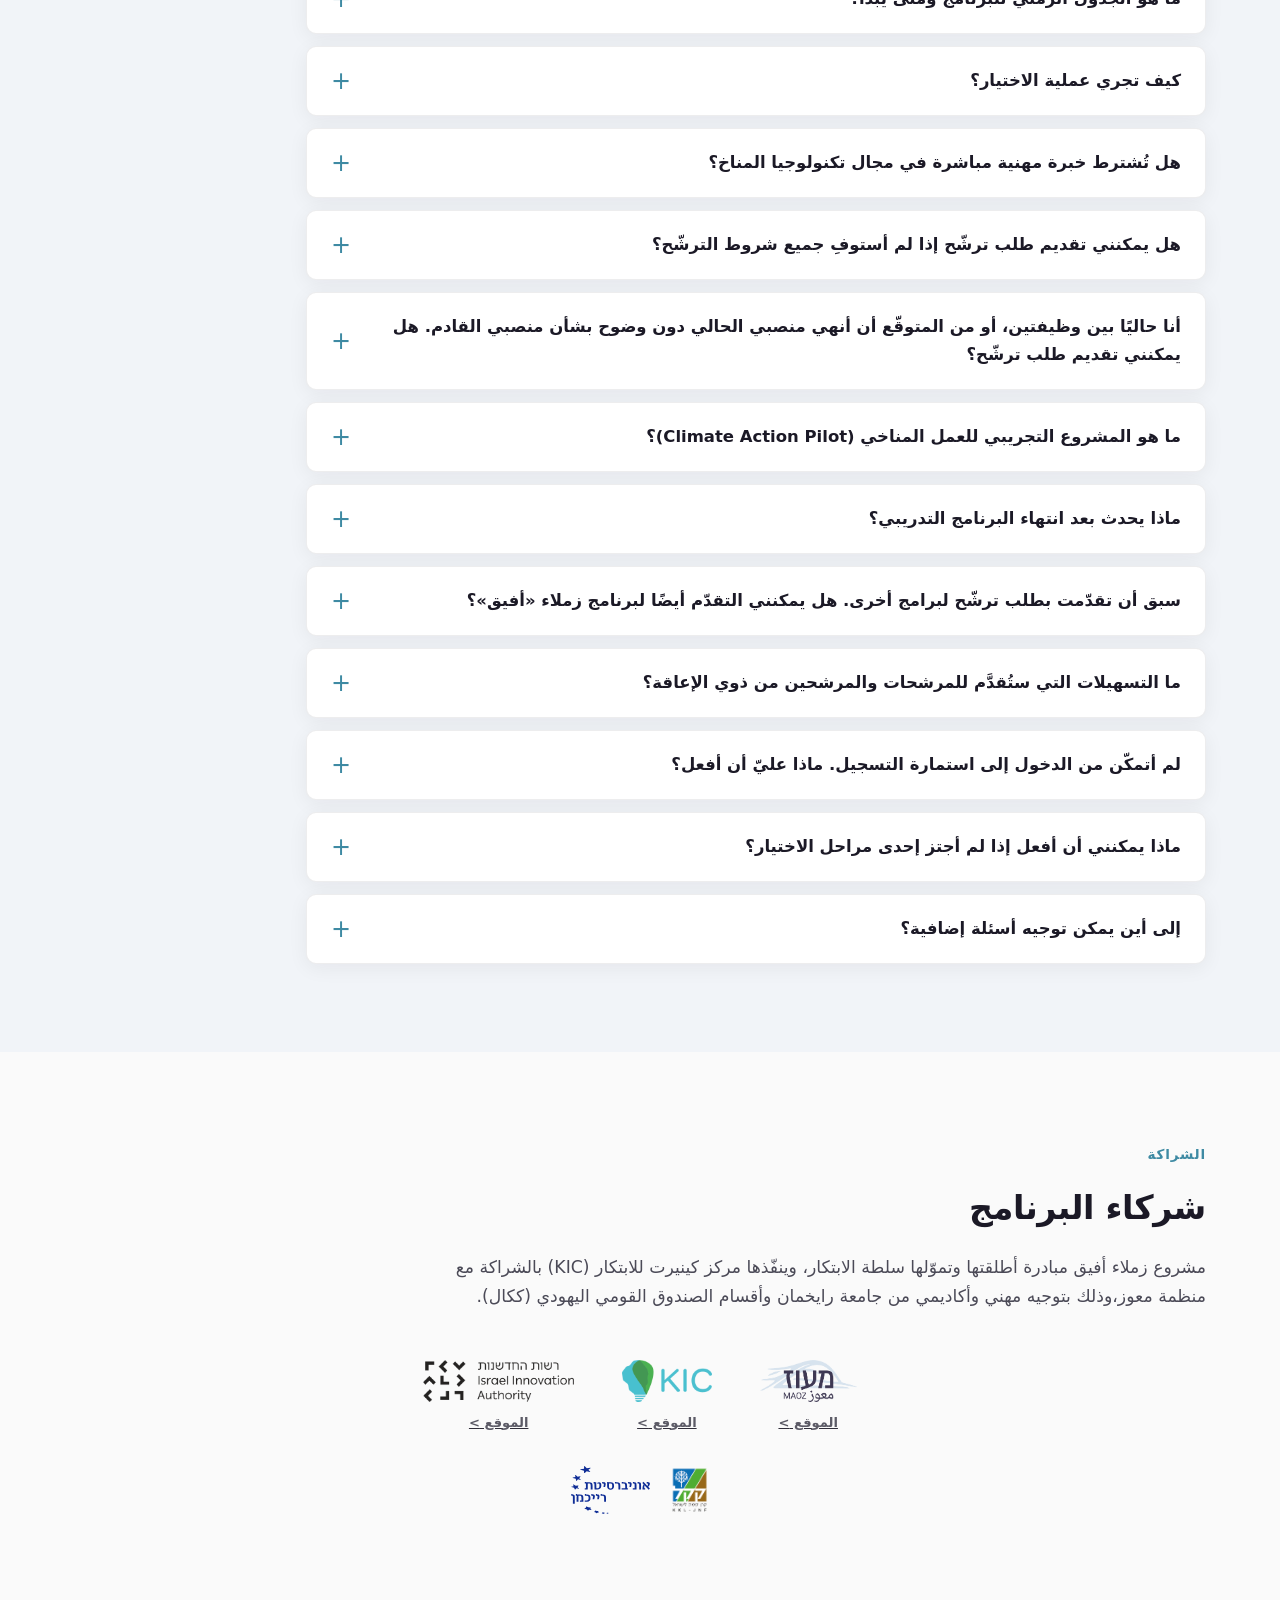
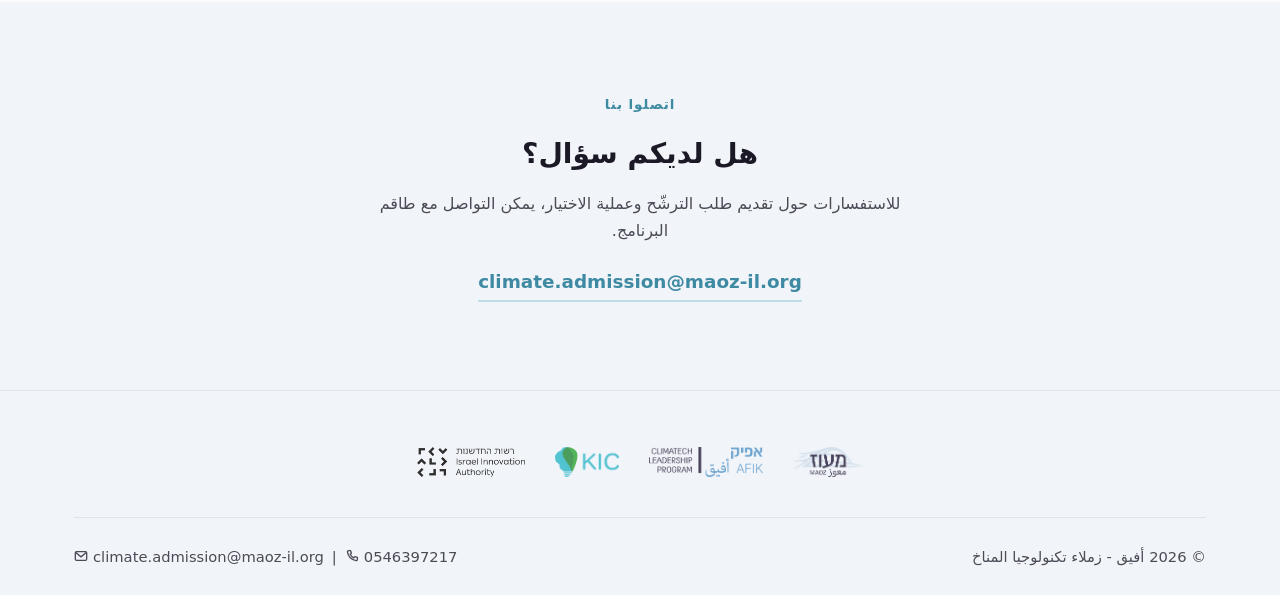
==== commit 50ce8bf5: "Add files via upload" ====
--- a/ar.html
+++ b/ar.html
@@ -475,7 +475,7 @@
       <div class="section-head reveal">
         <span class="eyebrow">الشراكة</span>
         <h2>شركاء البرنامج</h2>
-        <p>مشروع زملاء أفيق مبادرة أطلقتها وتموّلها سلطة الابتكار، وينفّذها مركز كينيرت للابتكار (KIC) بالشراكة مع منظمة معوز، وبمرافقة مهنية وأكاديمية من جامعة رايخمان وكبيرمع التوجيه المهني والأكاديمي من أقسام الصندوق القومي اليهودي (ككال).</p>
+        <p>مشروع زملاء أفيق مبادرة أطلقتها وتموّلها سلطة الابتكار، وينفّذها مركز كينيرت للابتكار (KIC) بالشراكة مع منظمة معوز،وذلك بتوجيه مهني وأكاديمي من جامعة رايخمان وأقسام الصندوق القومي اليهودي (ككال).</p>
       </div>
 
       <div class="partners-logos reveal">
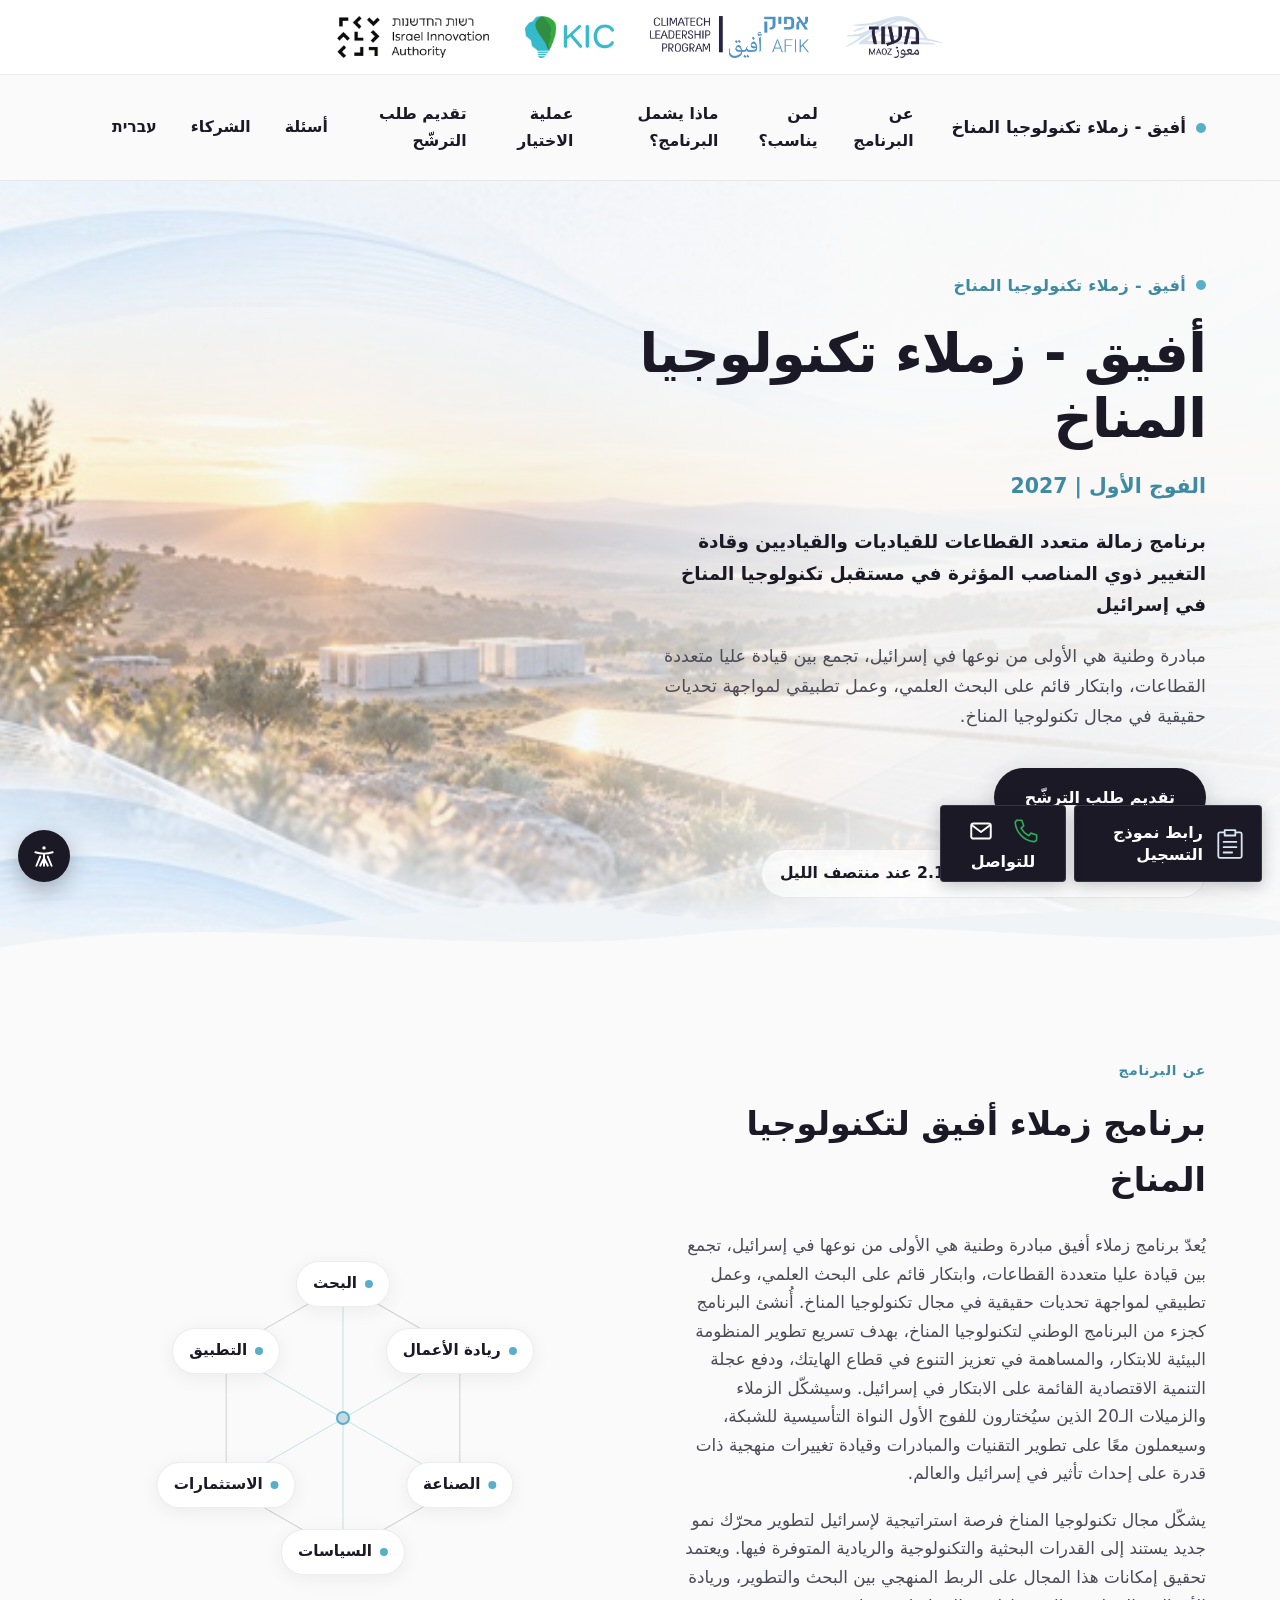
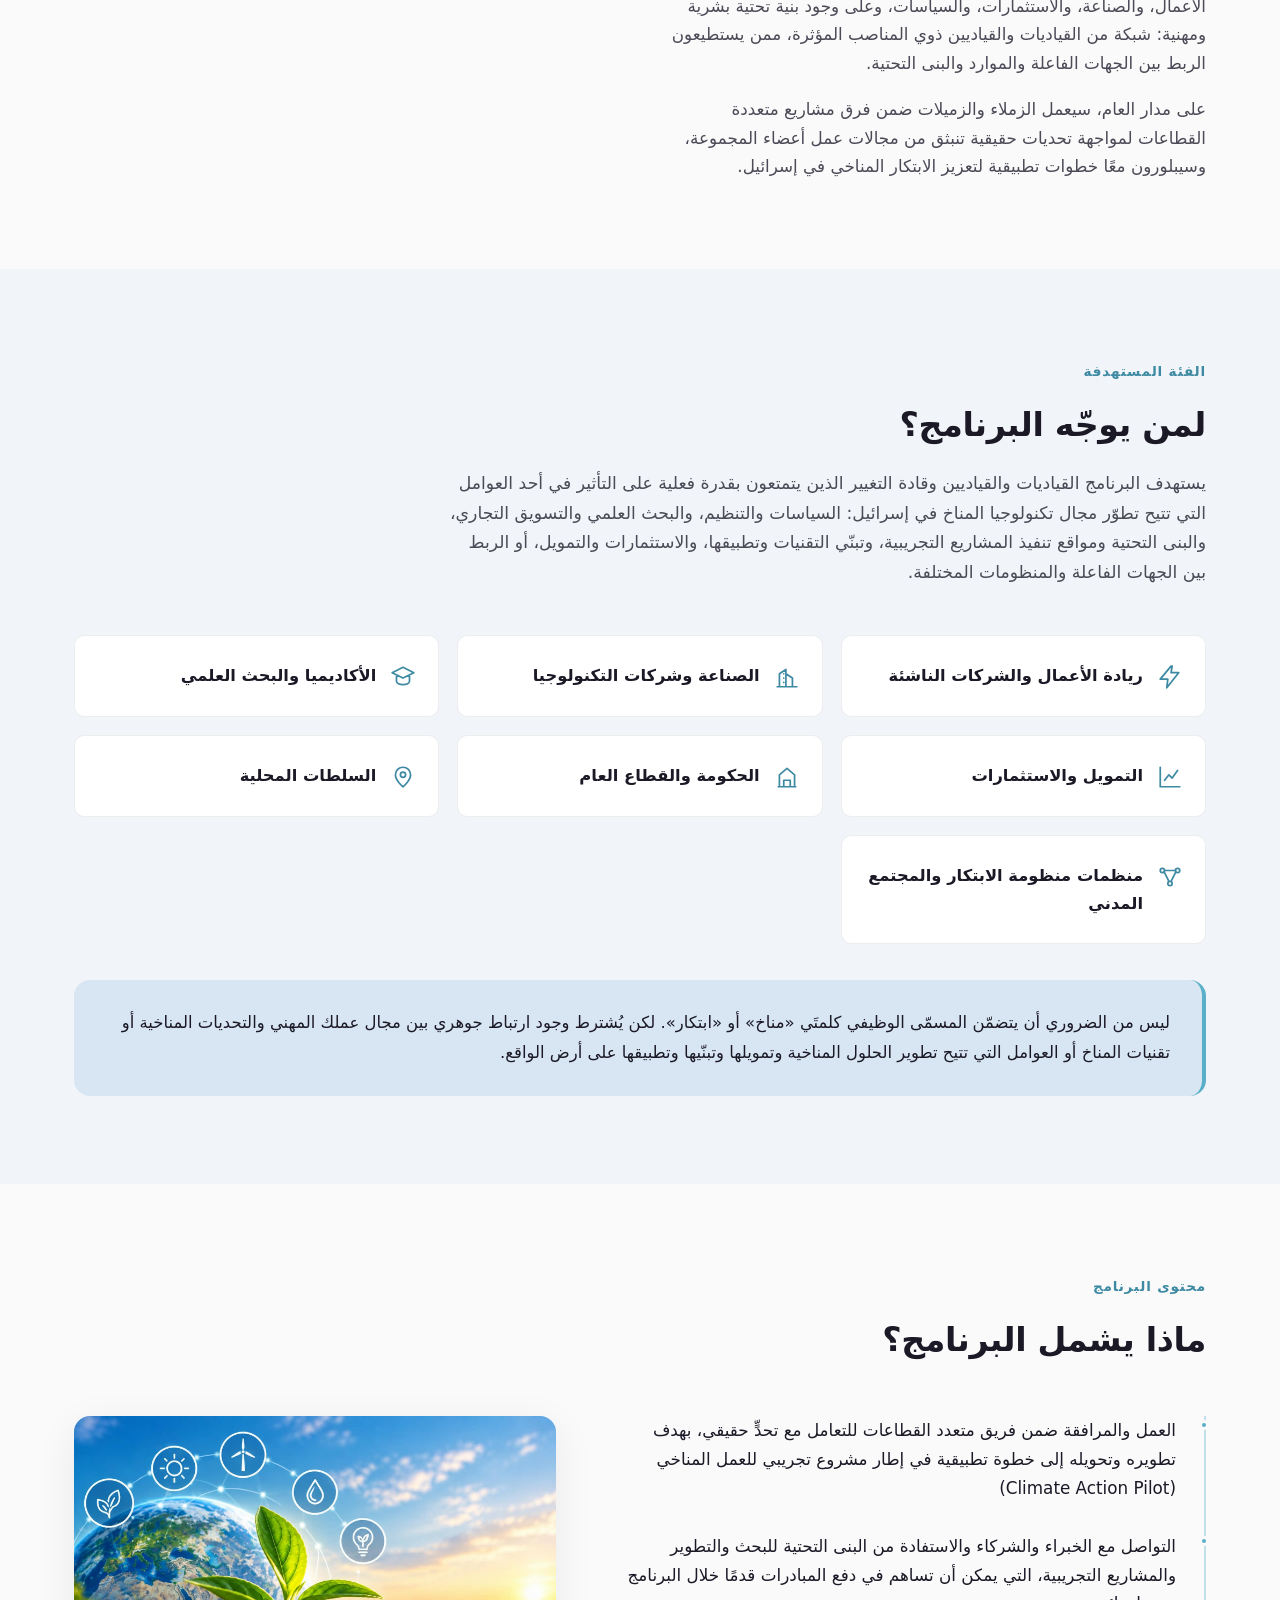
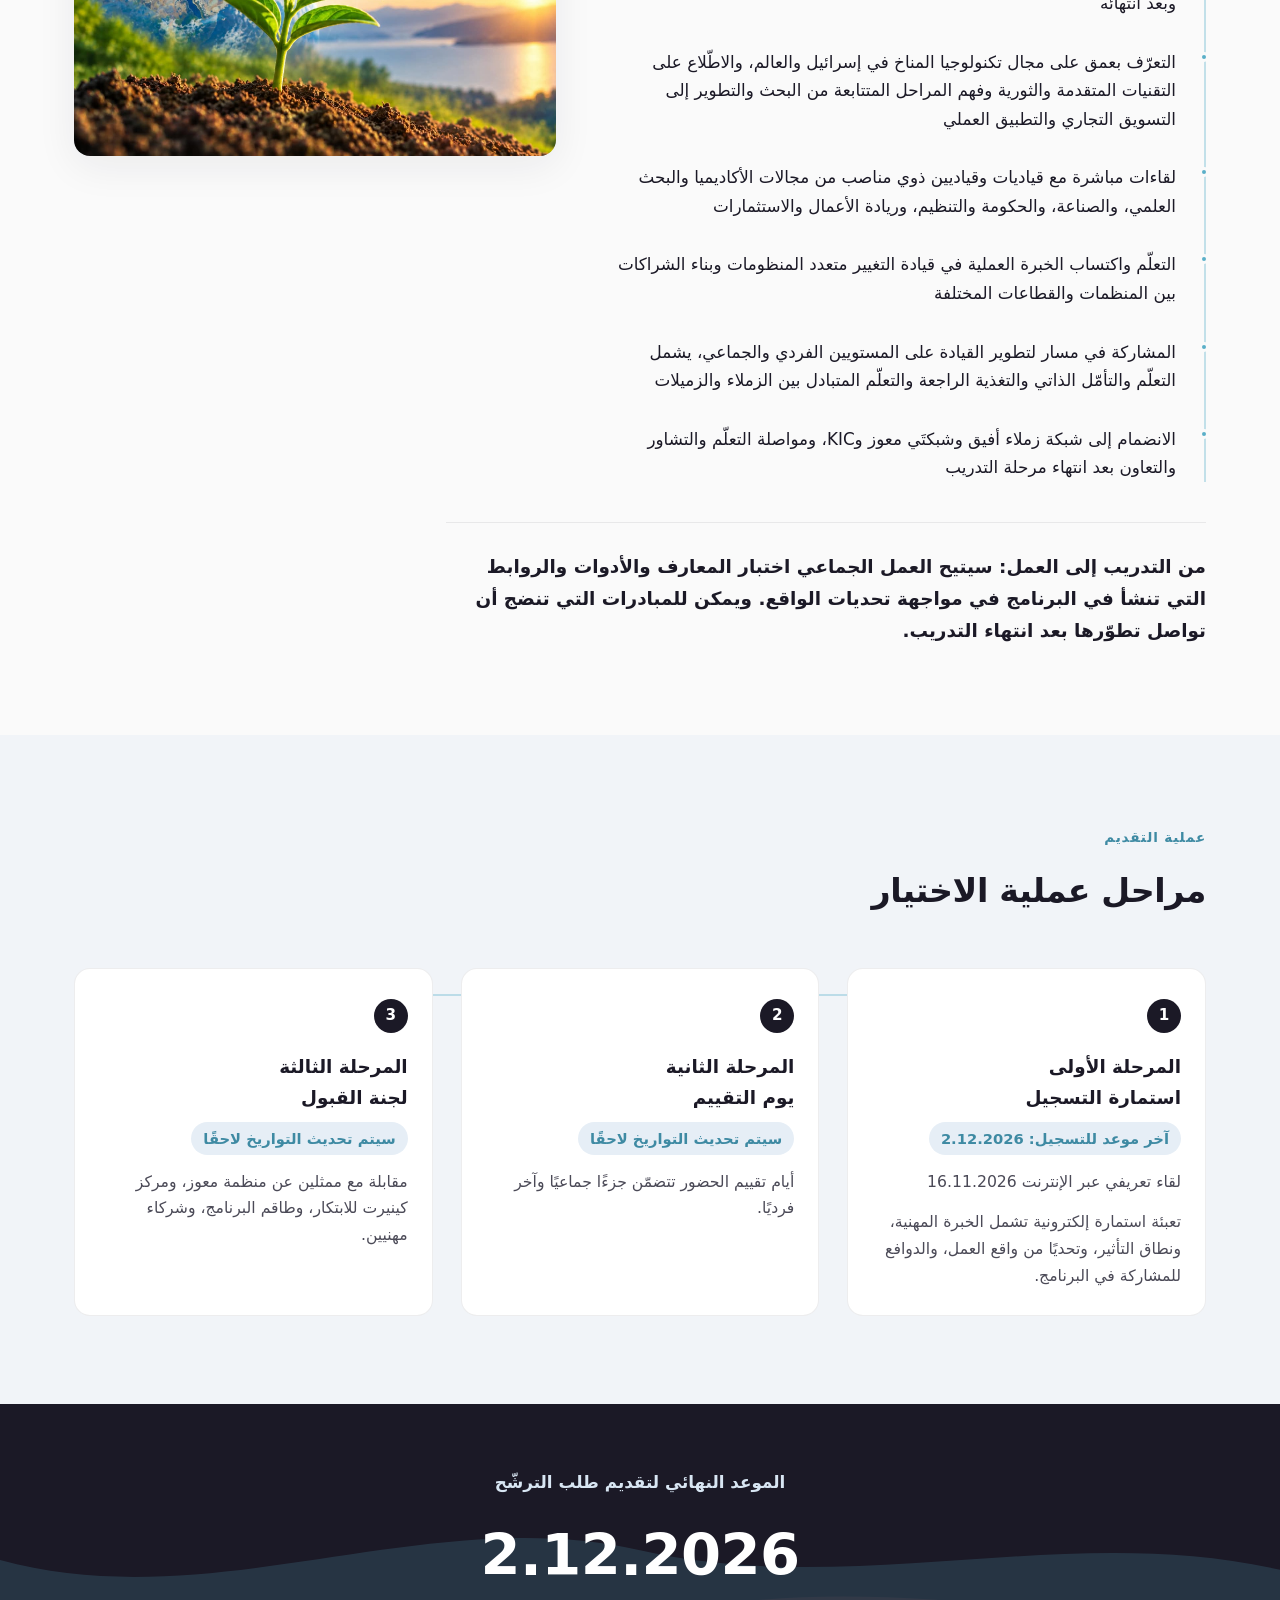
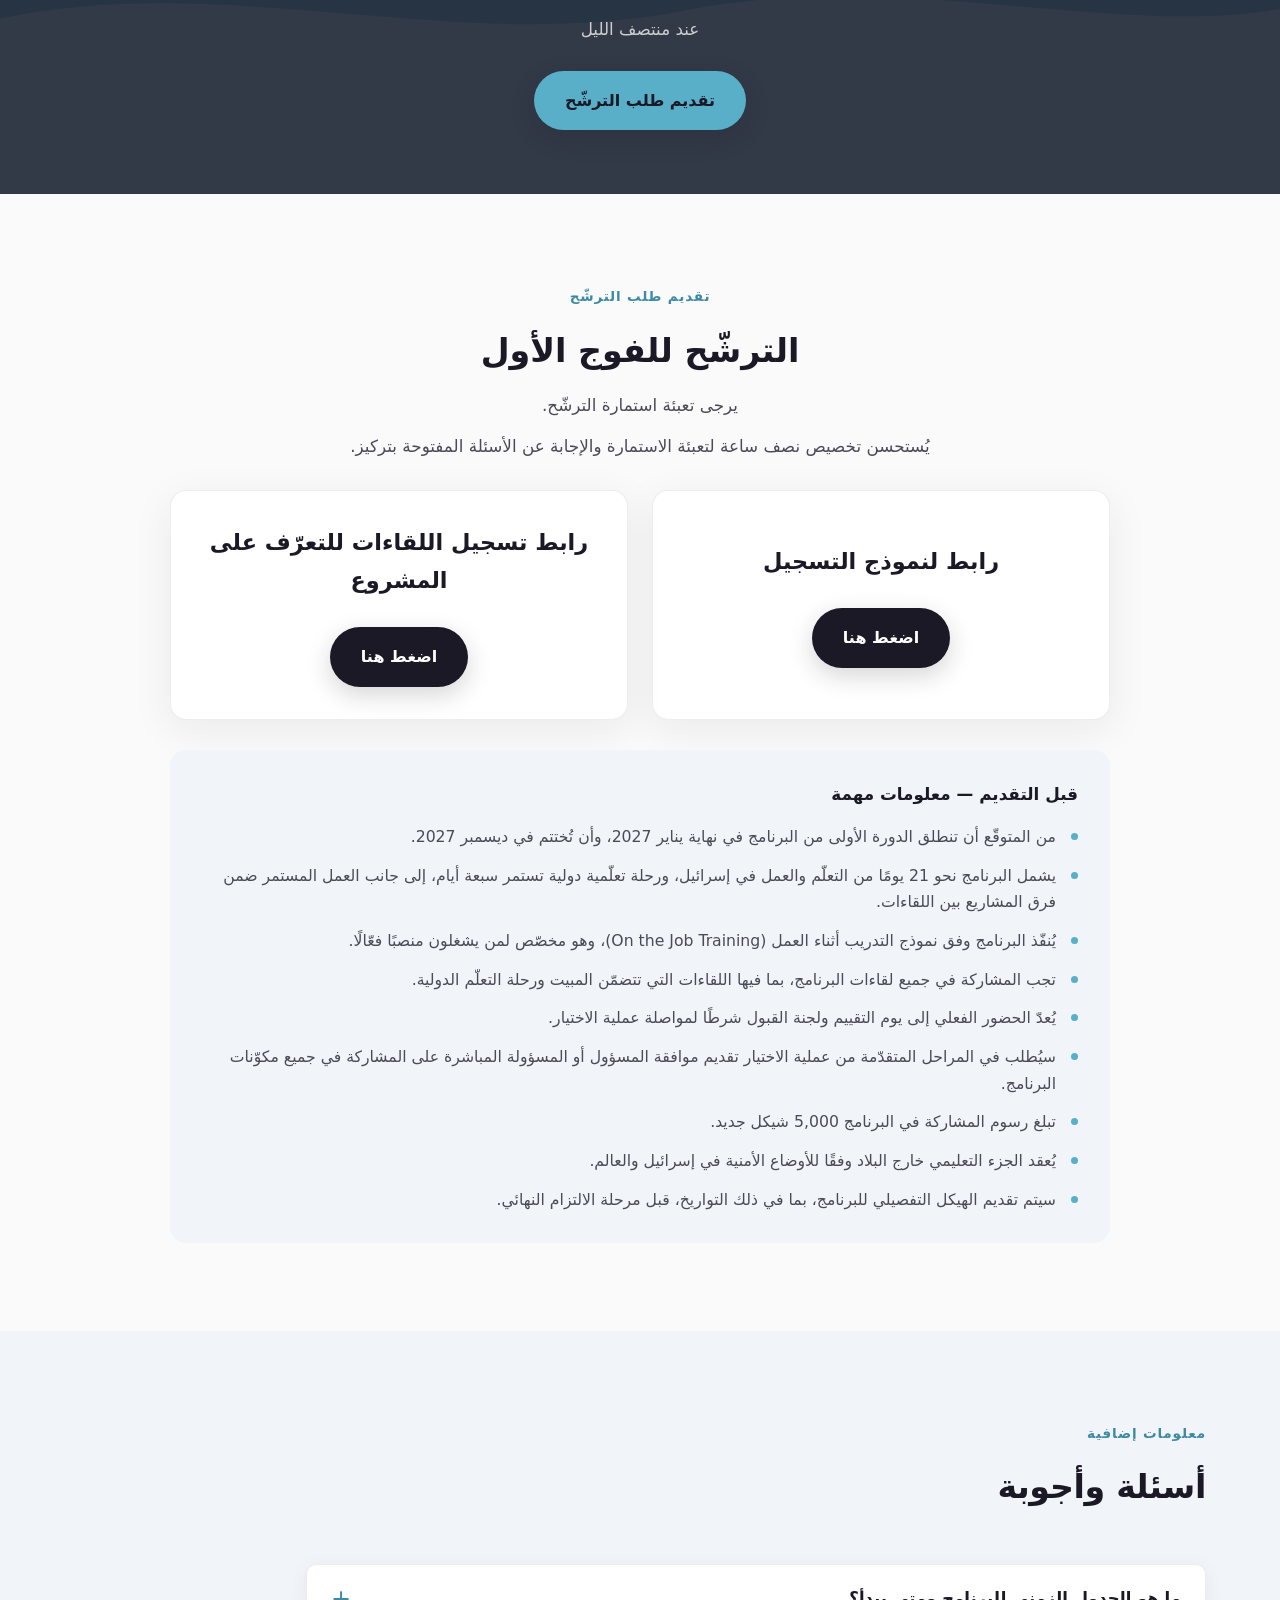
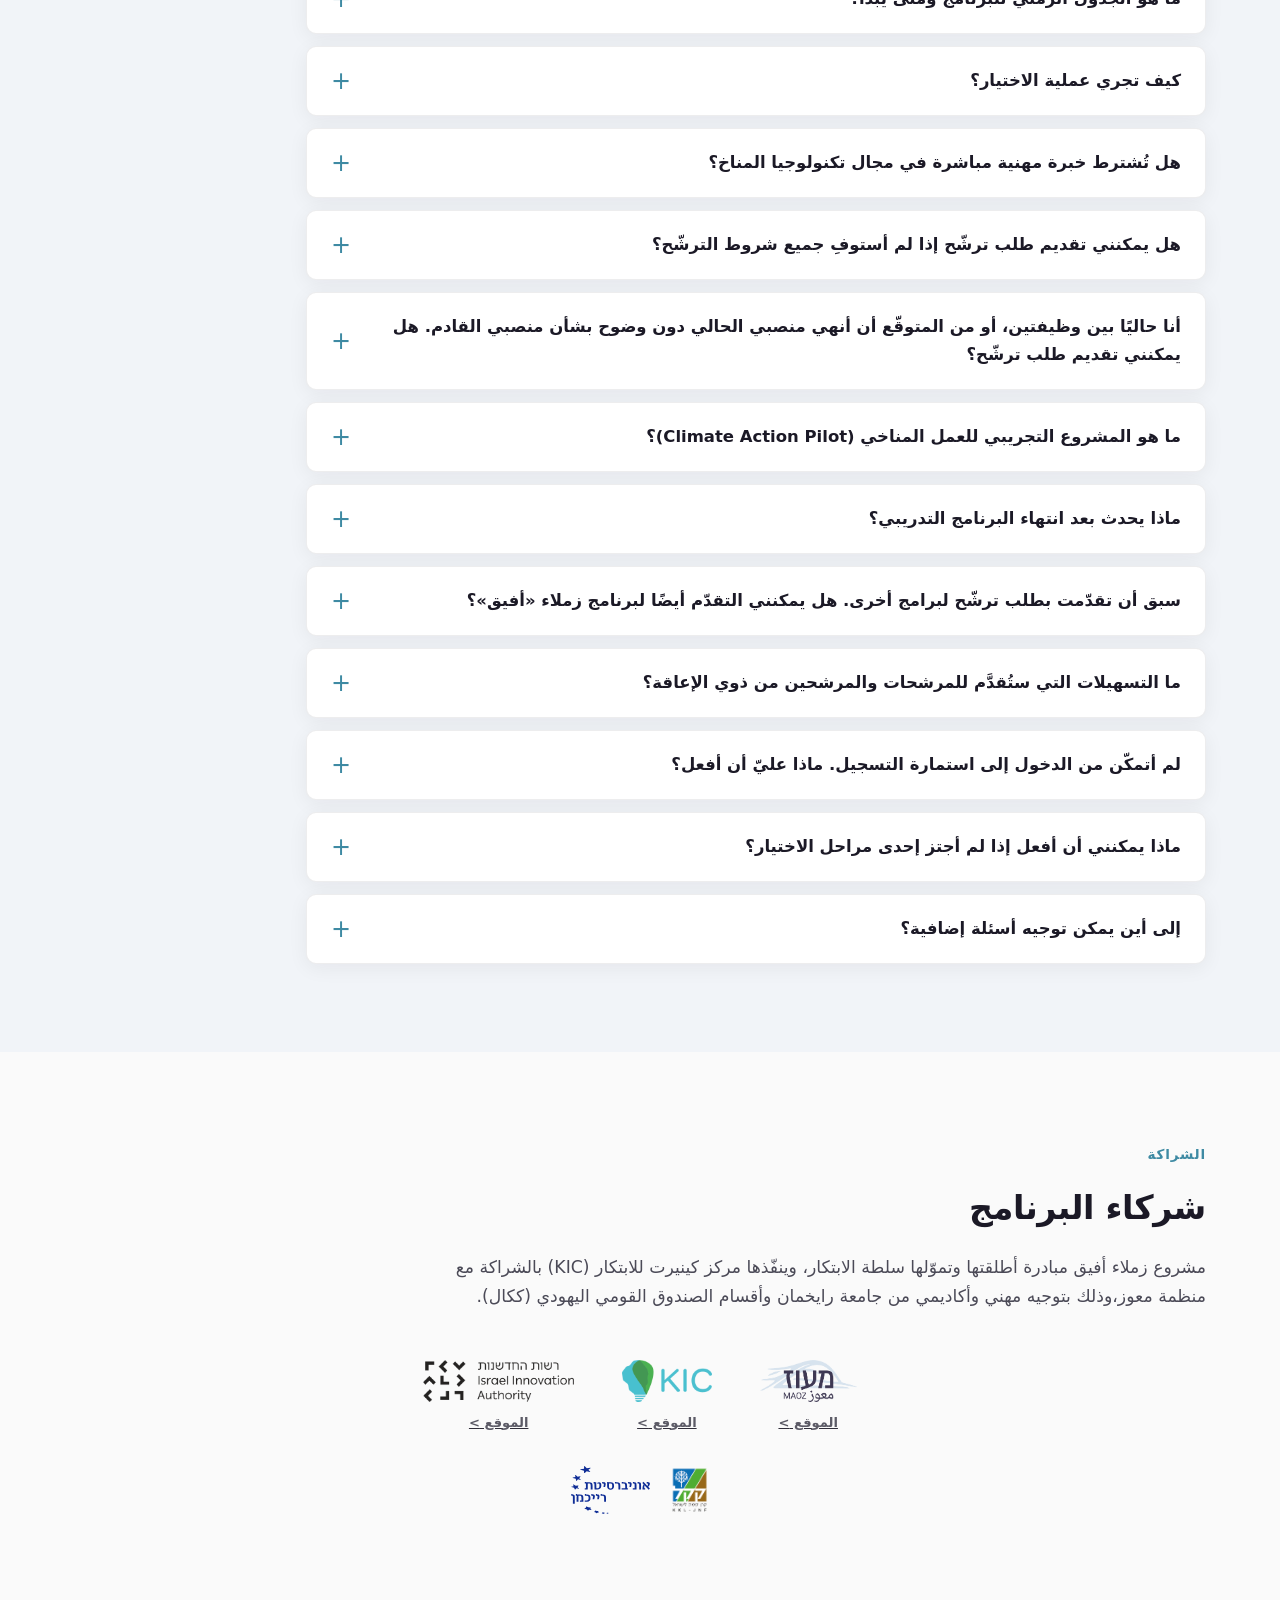
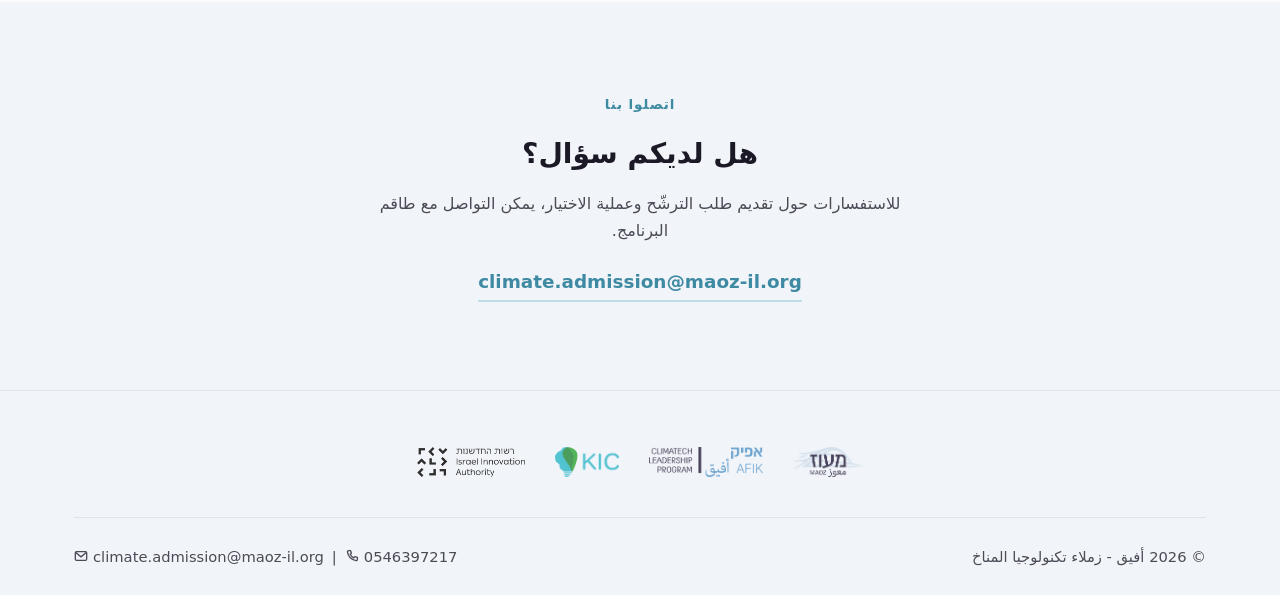
==== commit 2b50edac: "Add files via upload" ====
--- a/ar.html
+++ b/ar.html
@@ -451,7 +451,7 @@
           <summary>ماذا يمكنني أن أفعل إذا لم أجتز إحدى مراحل الاختيار؟</summary>
           <div class="faq-answer">
             <p>نوفّر محادثات لتقديم التغذية الراجعة للمرشحات والمرشحين الراغبين في ذلك، كما نتيح إمكانية التقدّم مجددًا في الدورات القادمة. بالإضافة إلى ذلك، يمكن تقديم اعتراض على القرار في أي مرحلة من مراحل الاختيار.</p>
-            <p>يجب إرسال الاعتراض عبر البريد الإلكتروني إلى العنوان <a href="mailto:climate.admissions@maoz-il.org">climate.admissions@maoz-il.org</a> خلال أسبوع من تاريخ تلقّي الرد. ويجب إرفاق رسالة لا يتجاوز طولها صفحة واحدة، مع توضيح سبب الاعتراض.</p>
+            <p>يجب إرسال الاعتراض عبر البريد الإلكتروني إلى العنوان <a href="mailto:climate.admissions@maoz-il.org">climate.admissions@maoz-il.org</a> في غضون 4 أيام من تاريخ تلقّي الرد. ويجب إرفاق رسالة لا يتجاوز طولها صفحة واحدة، مع توضيح سبب الاعتراض.</p>
             <p>ستجتمع لجنة الاعتراضات لمناقشة الاعتراض، وستُبلغ المرشّح أو المرشّحة بالقرار المتّخذ.</p>
           </div>
         </details>
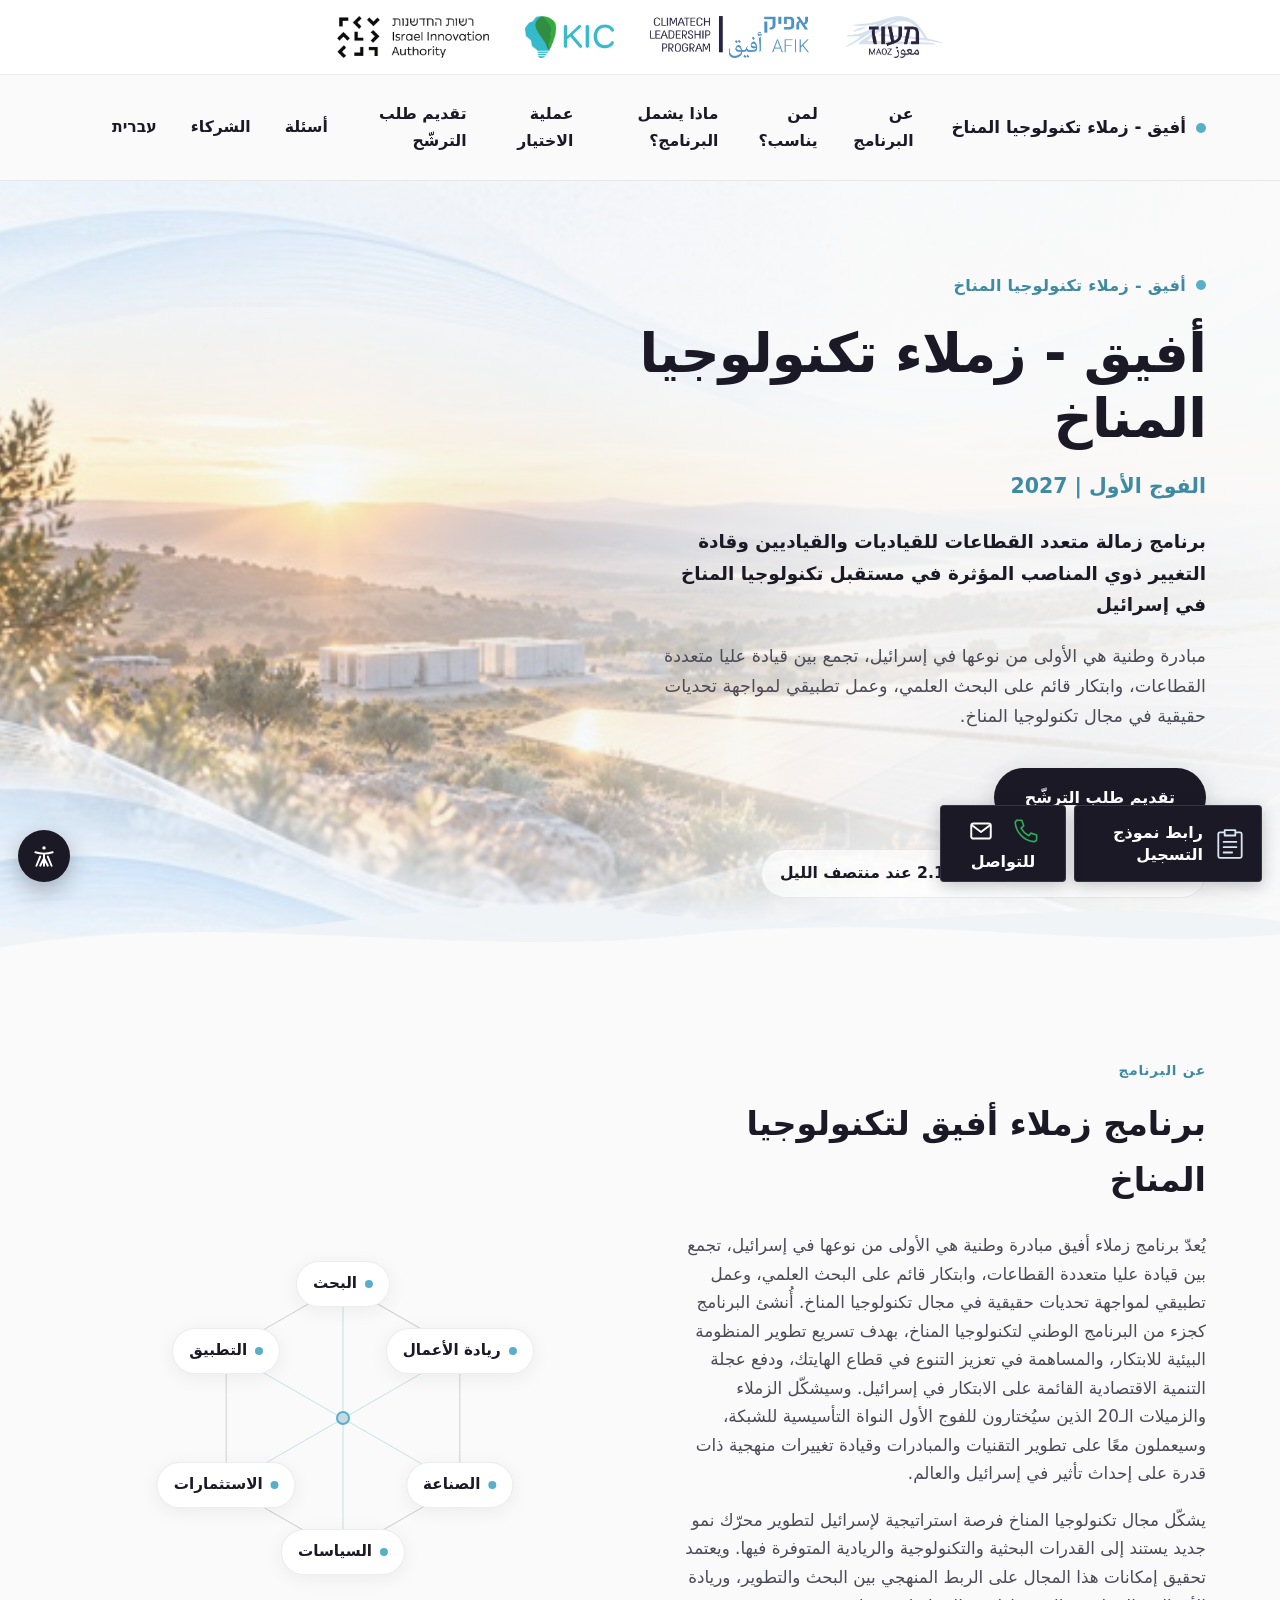
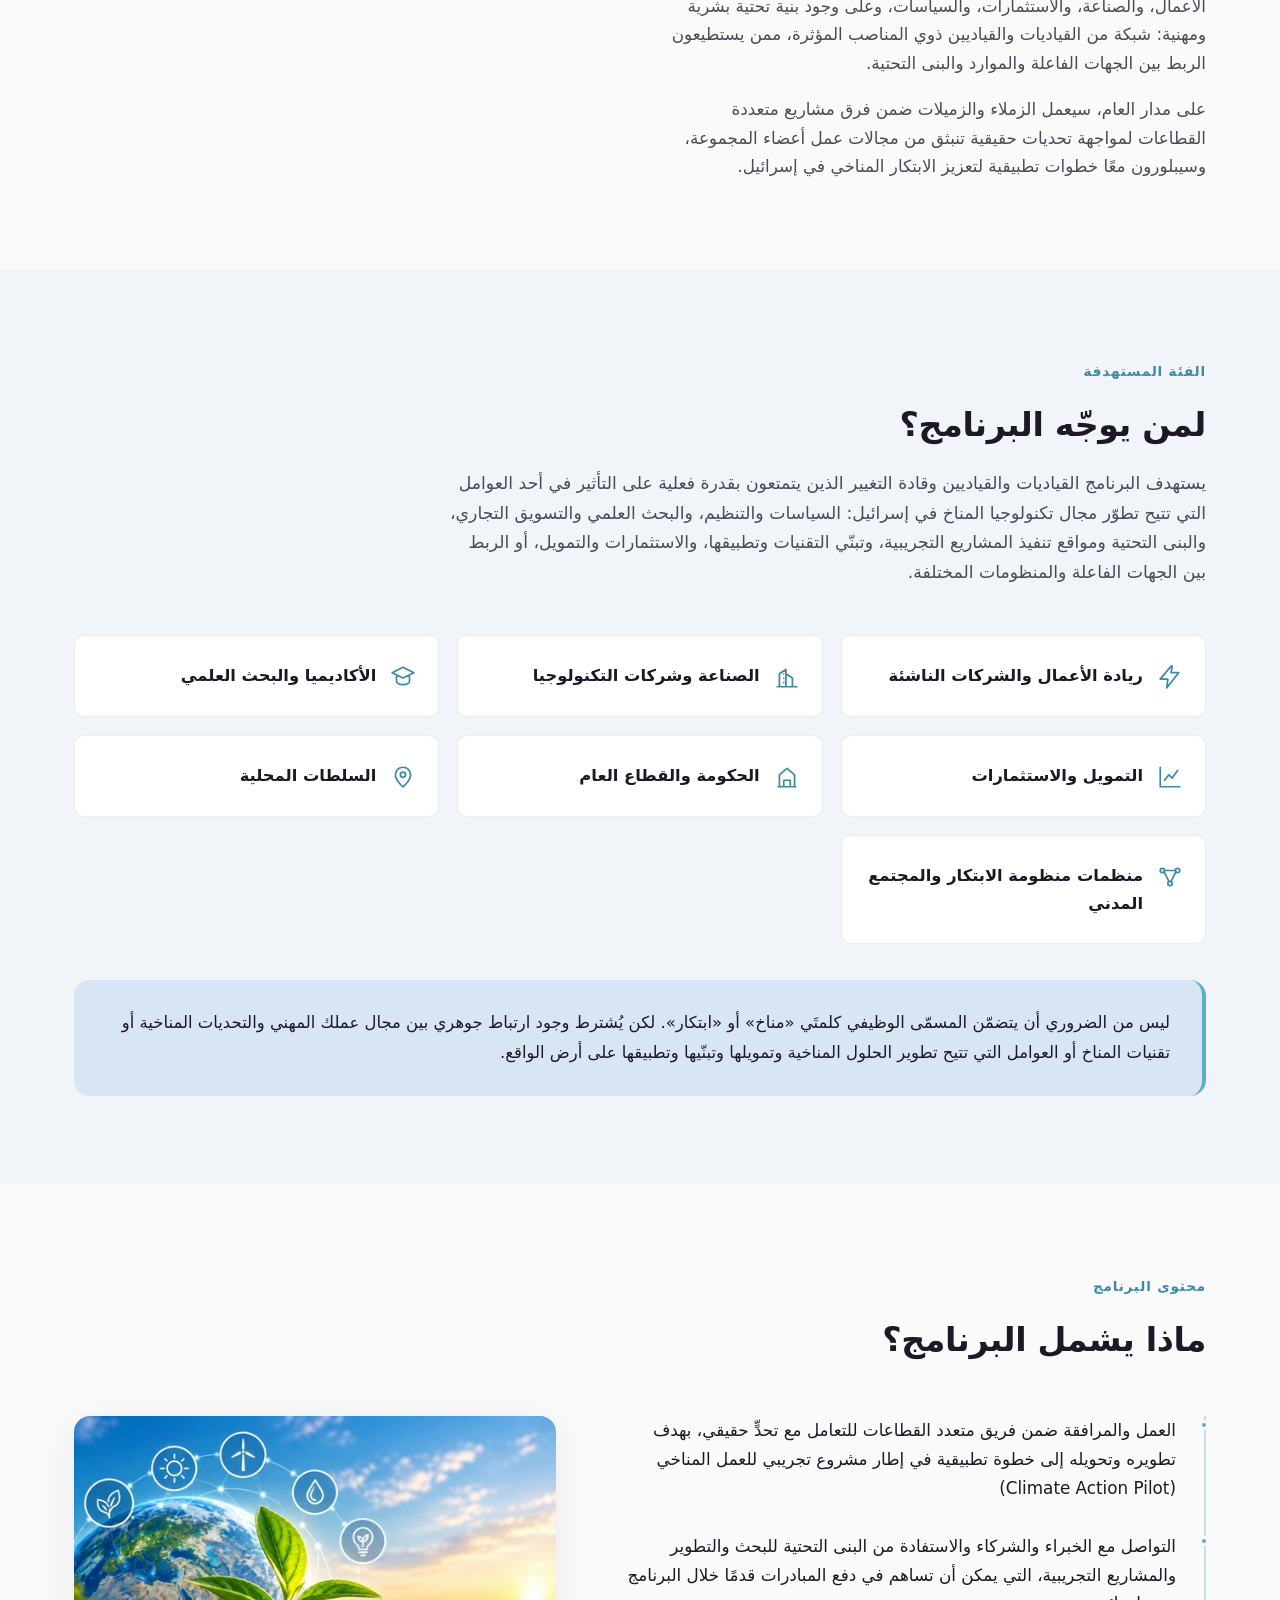
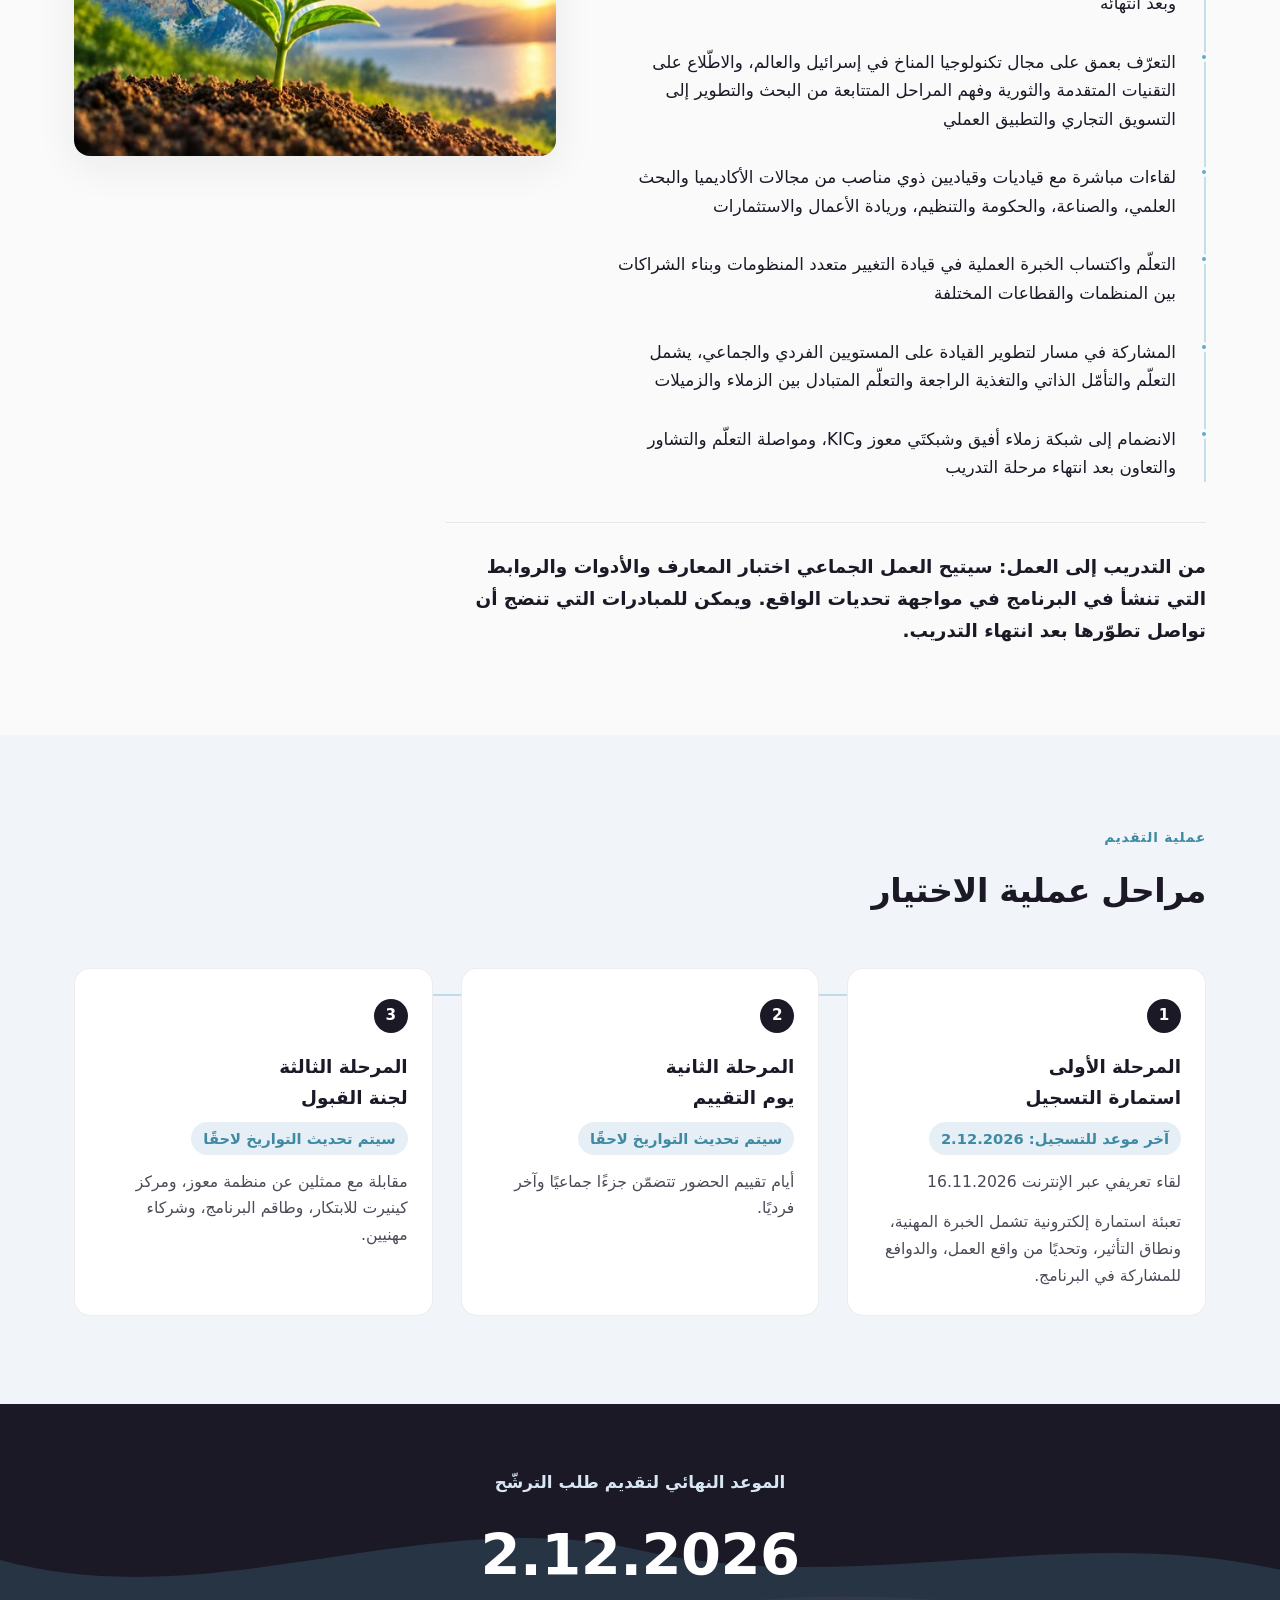
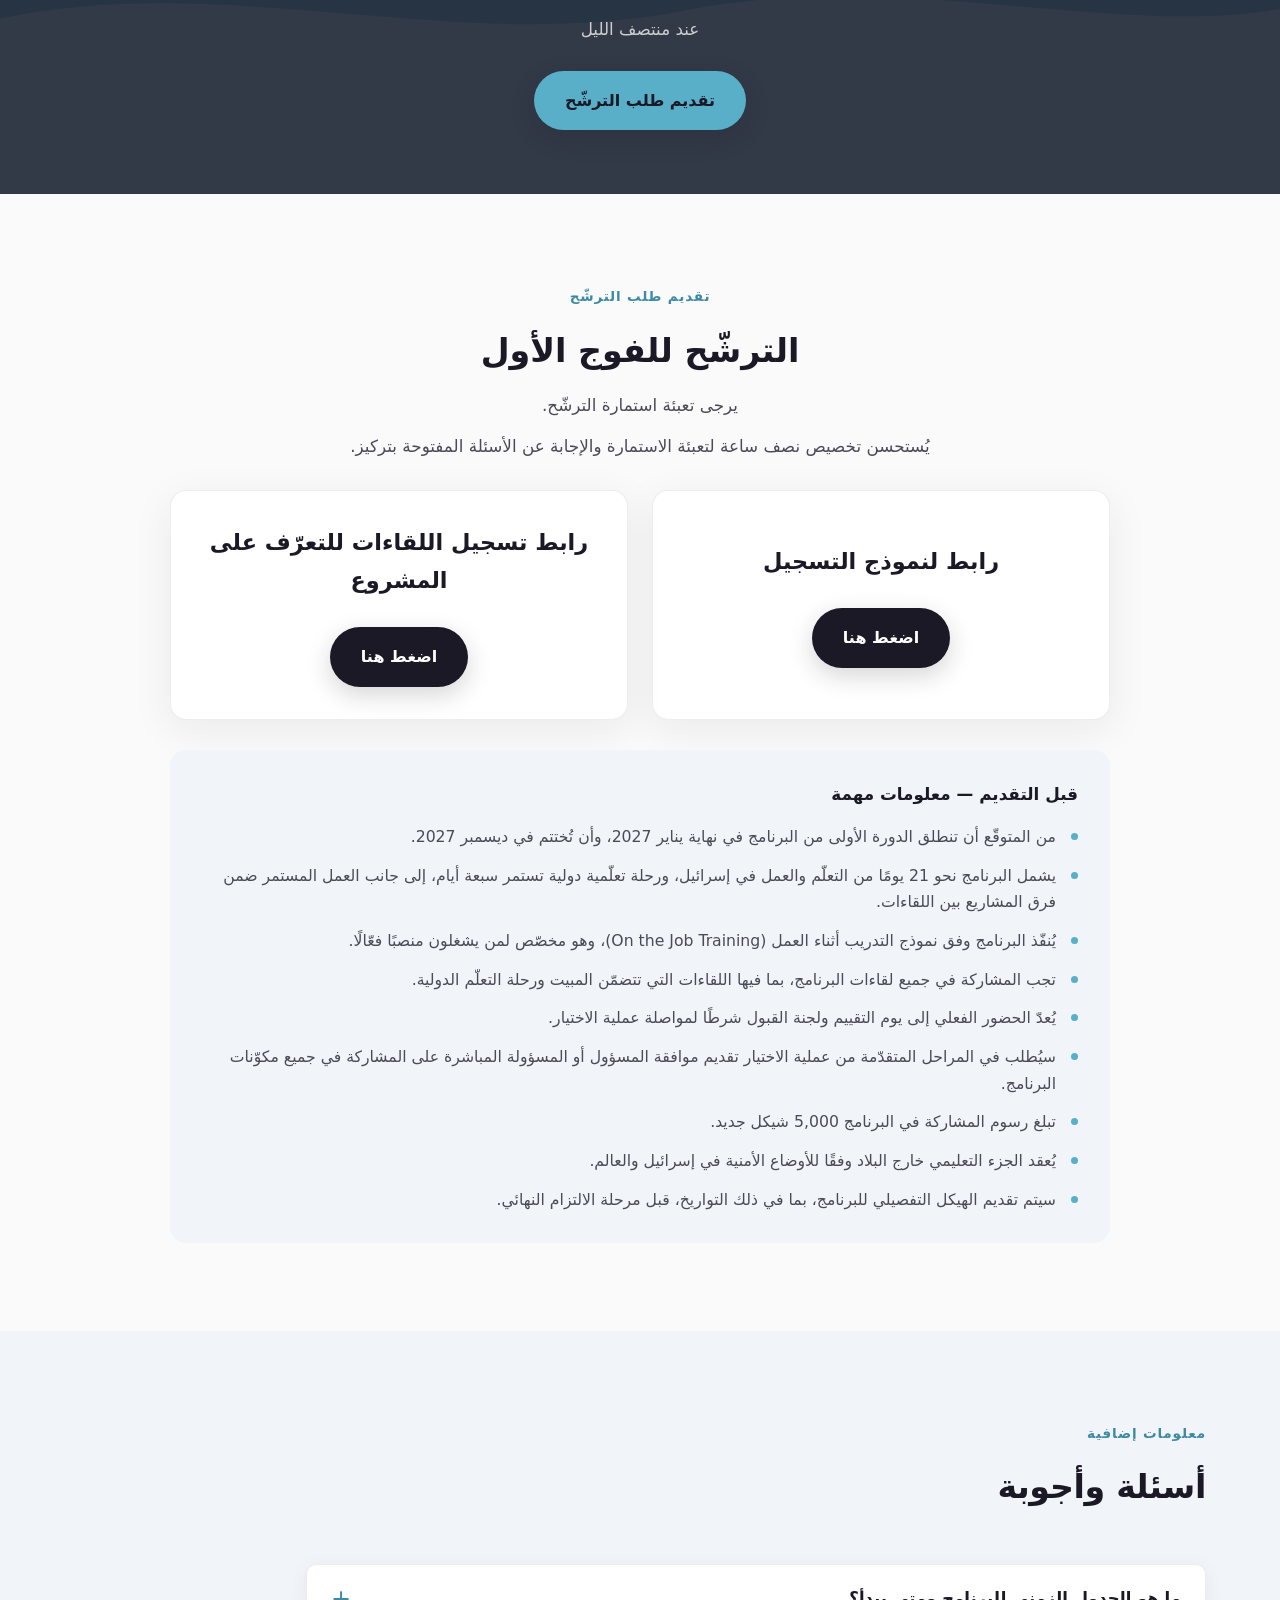
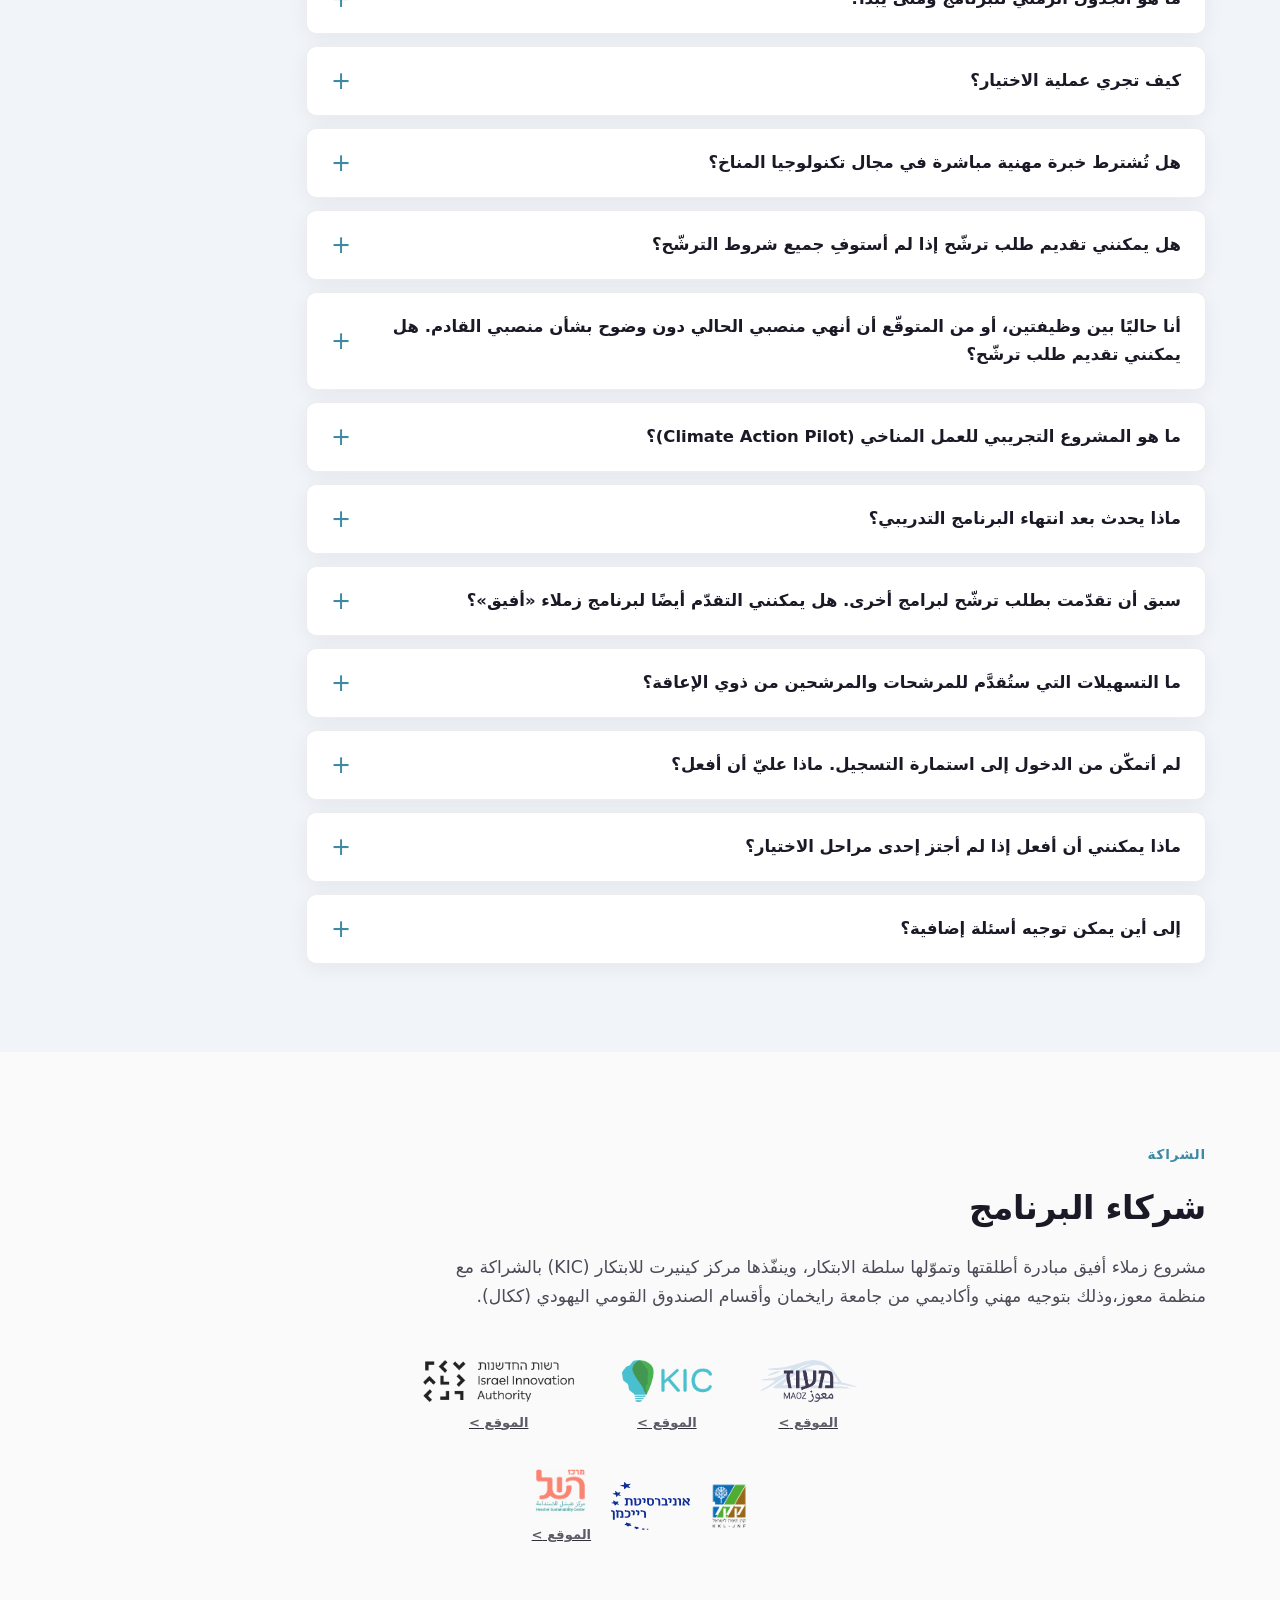
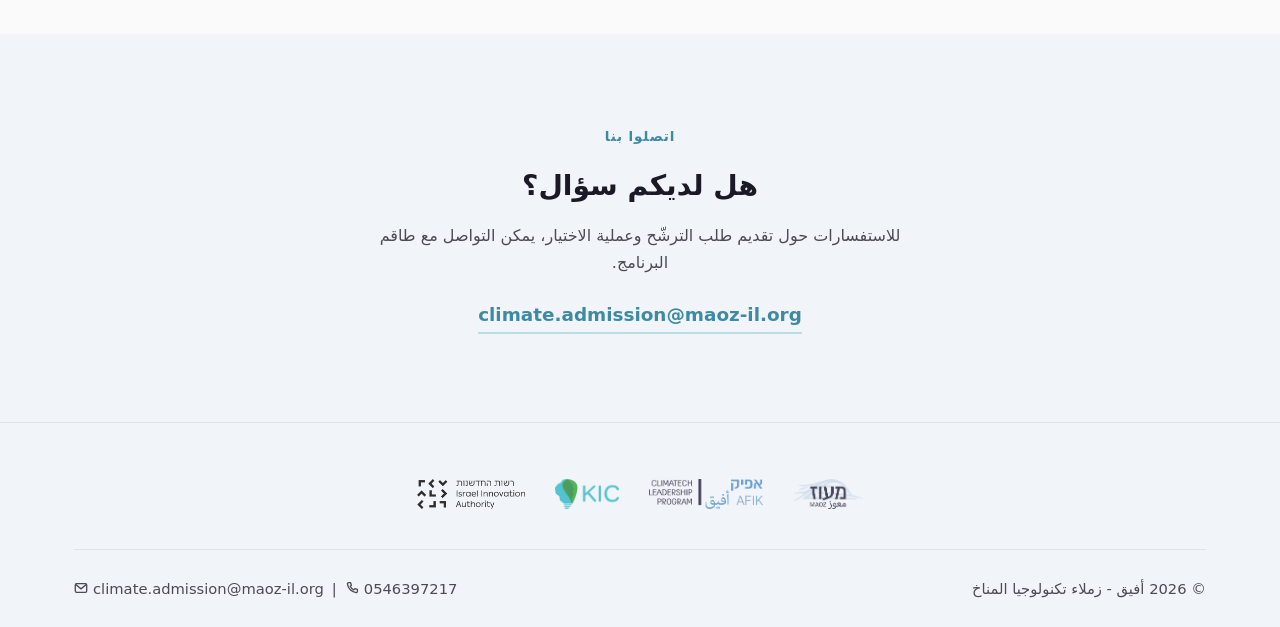
==== commit 0267d7a2: "Add files via upload" ====
--- a/ar.html
+++ b/ar.html
@@ -496,6 +496,10 @@
         <div class="partners-logos-additional">
           <img src="img/kkl-logo.png" alt="كبير العلماء في ككال" loading="lazy">
           <img src="img/reichman-logo.svg" alt="جامعة رايخمان" loading="lazy">
+          <a href="https://heschel.org.il/" target="_blank" rel="noopener noreferrer" aria-label="مركز هيسشل للاستدامة">
+            <img src="img/heschel.png" alt="مركز هيسشل للاستدامة — Heschel Sustainability Center" loading="lazy">
+            <span class="partner-link-label">الموقع <span aria-hidden="true">&gt;</span></span>
+          </a>
         </div>
       </div>
     </div>
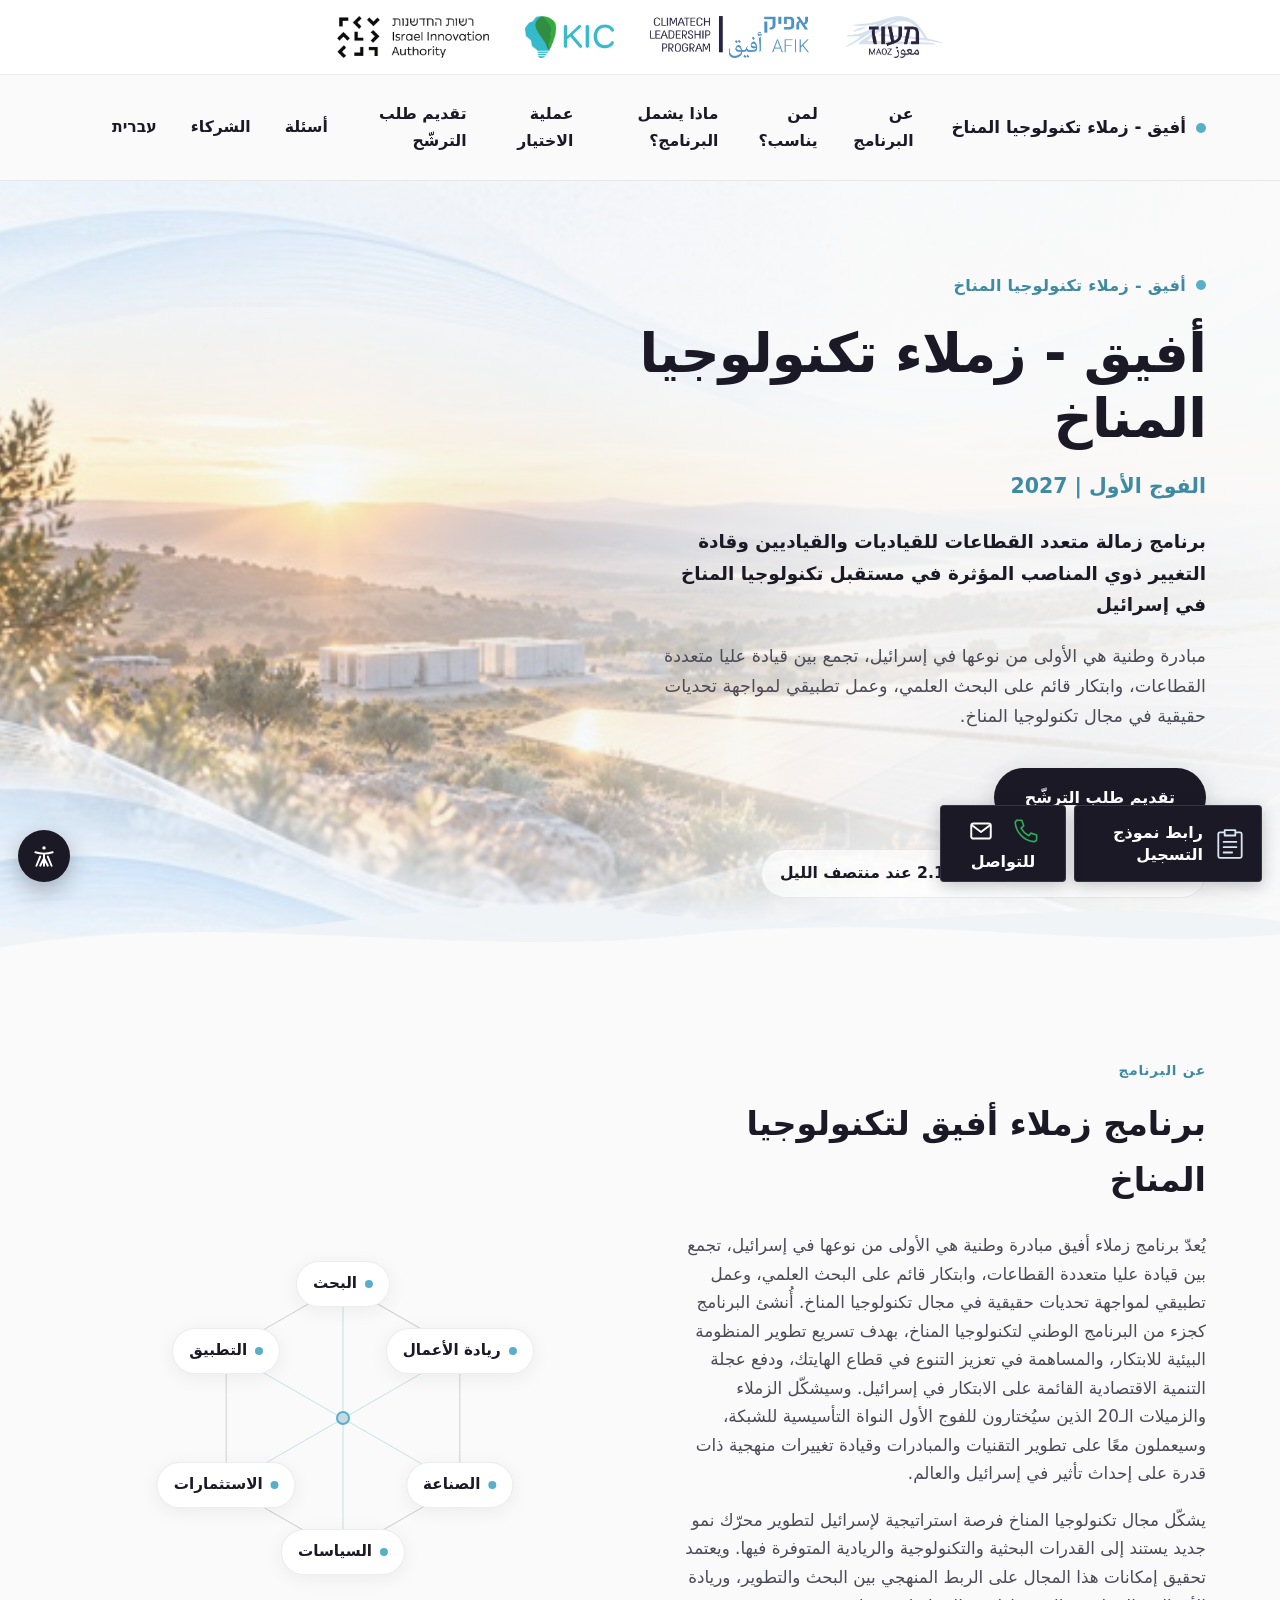
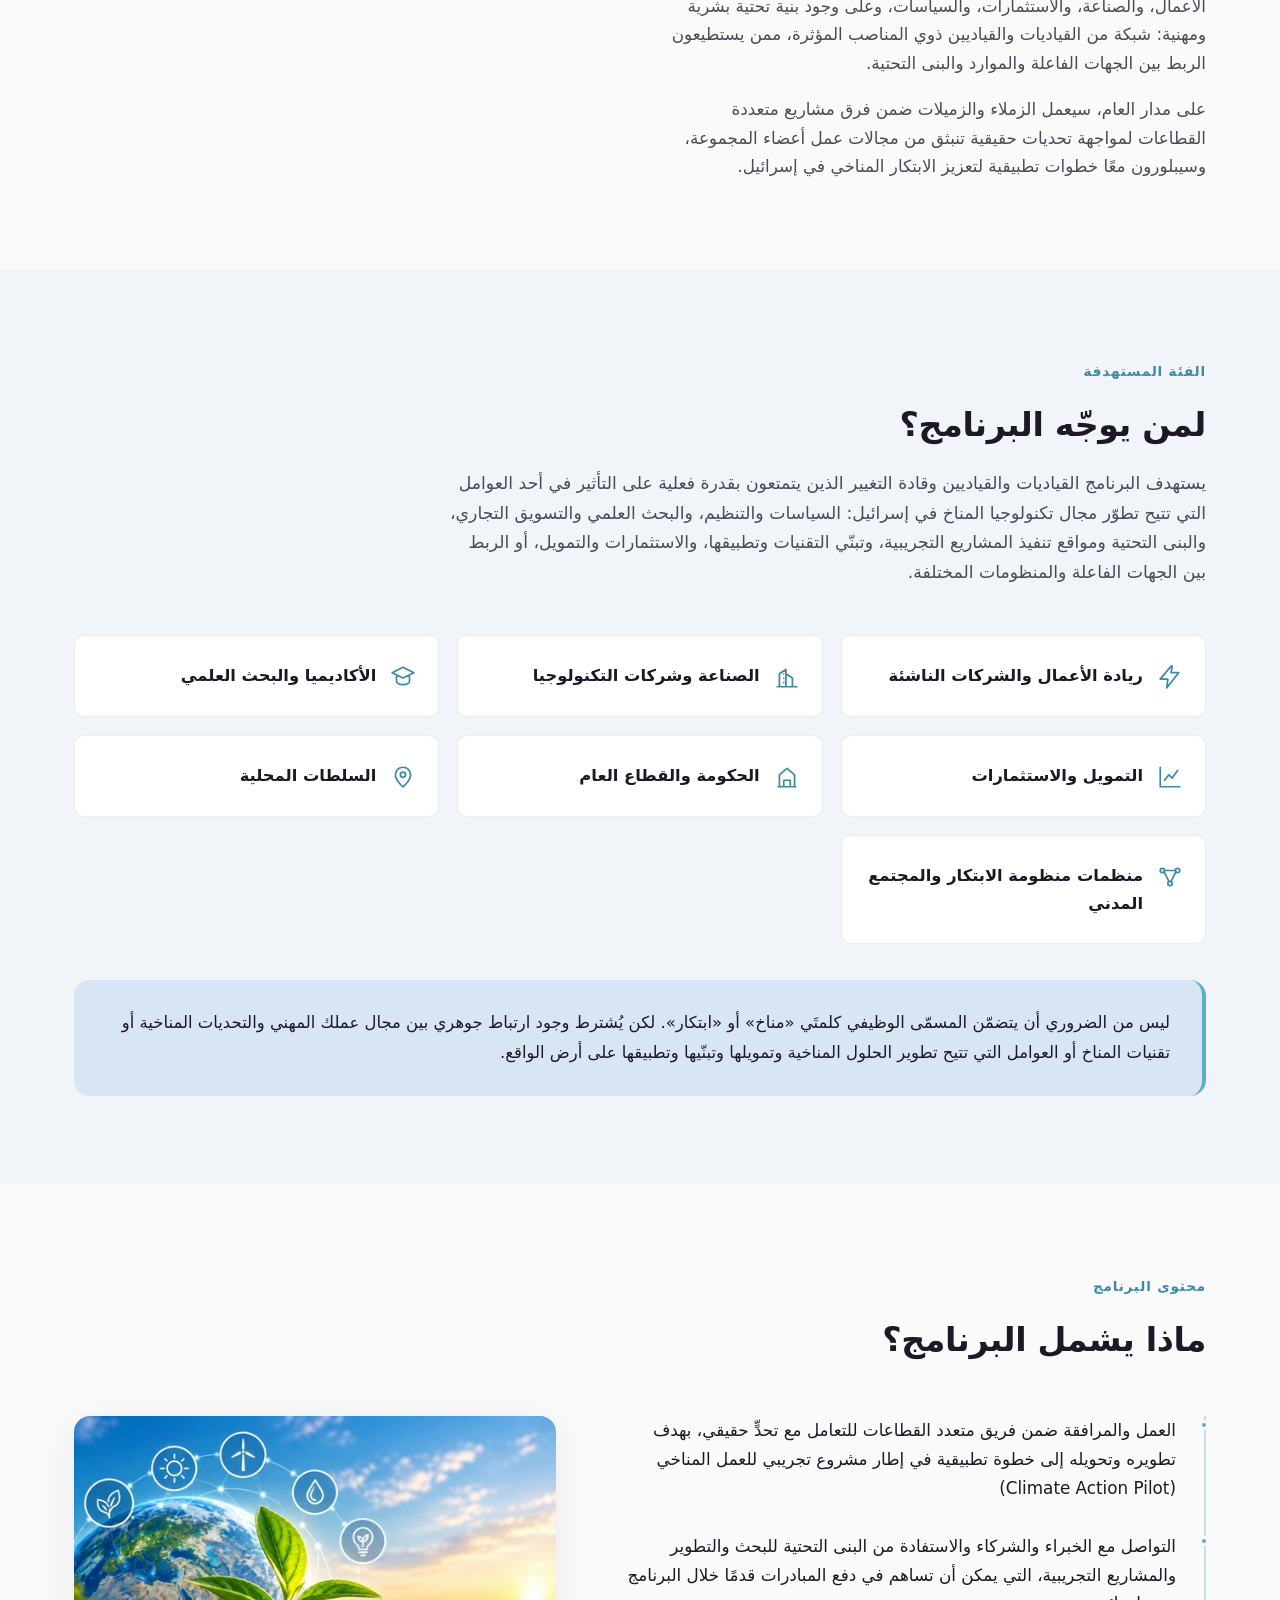
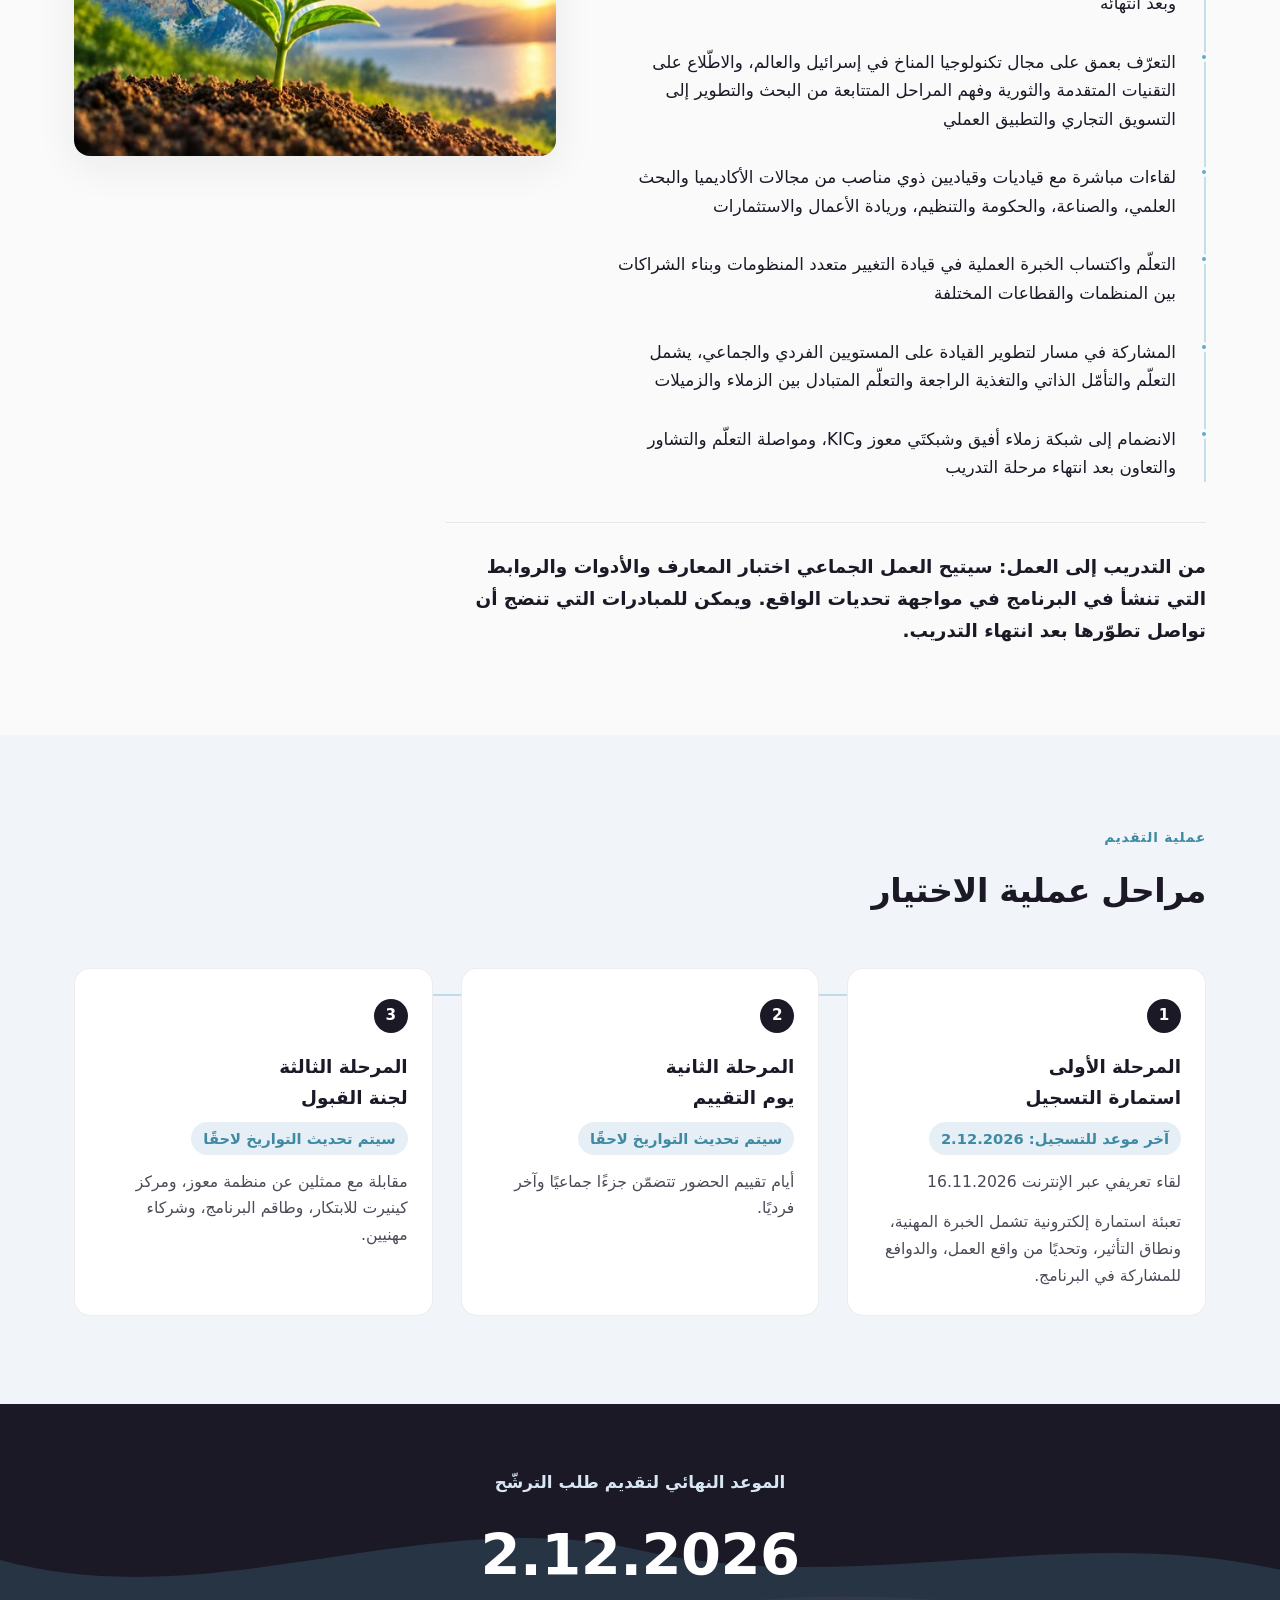
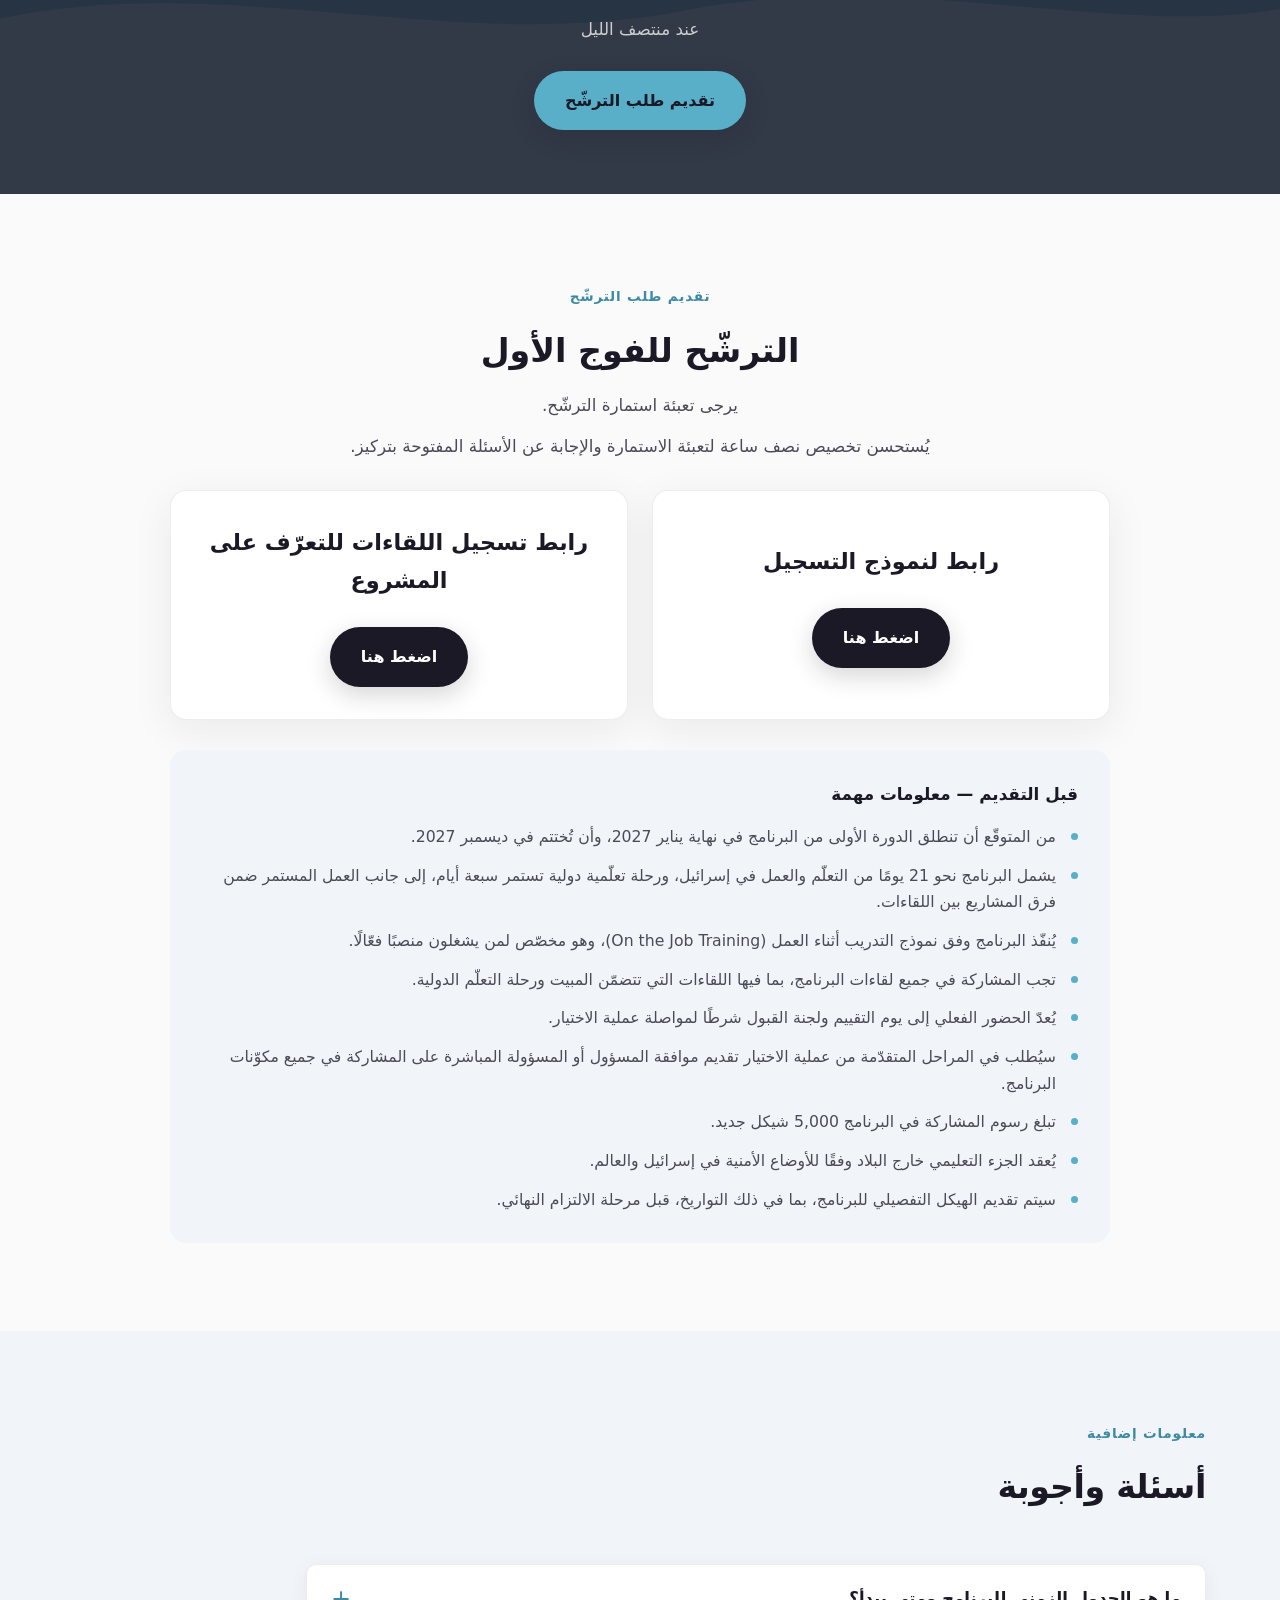
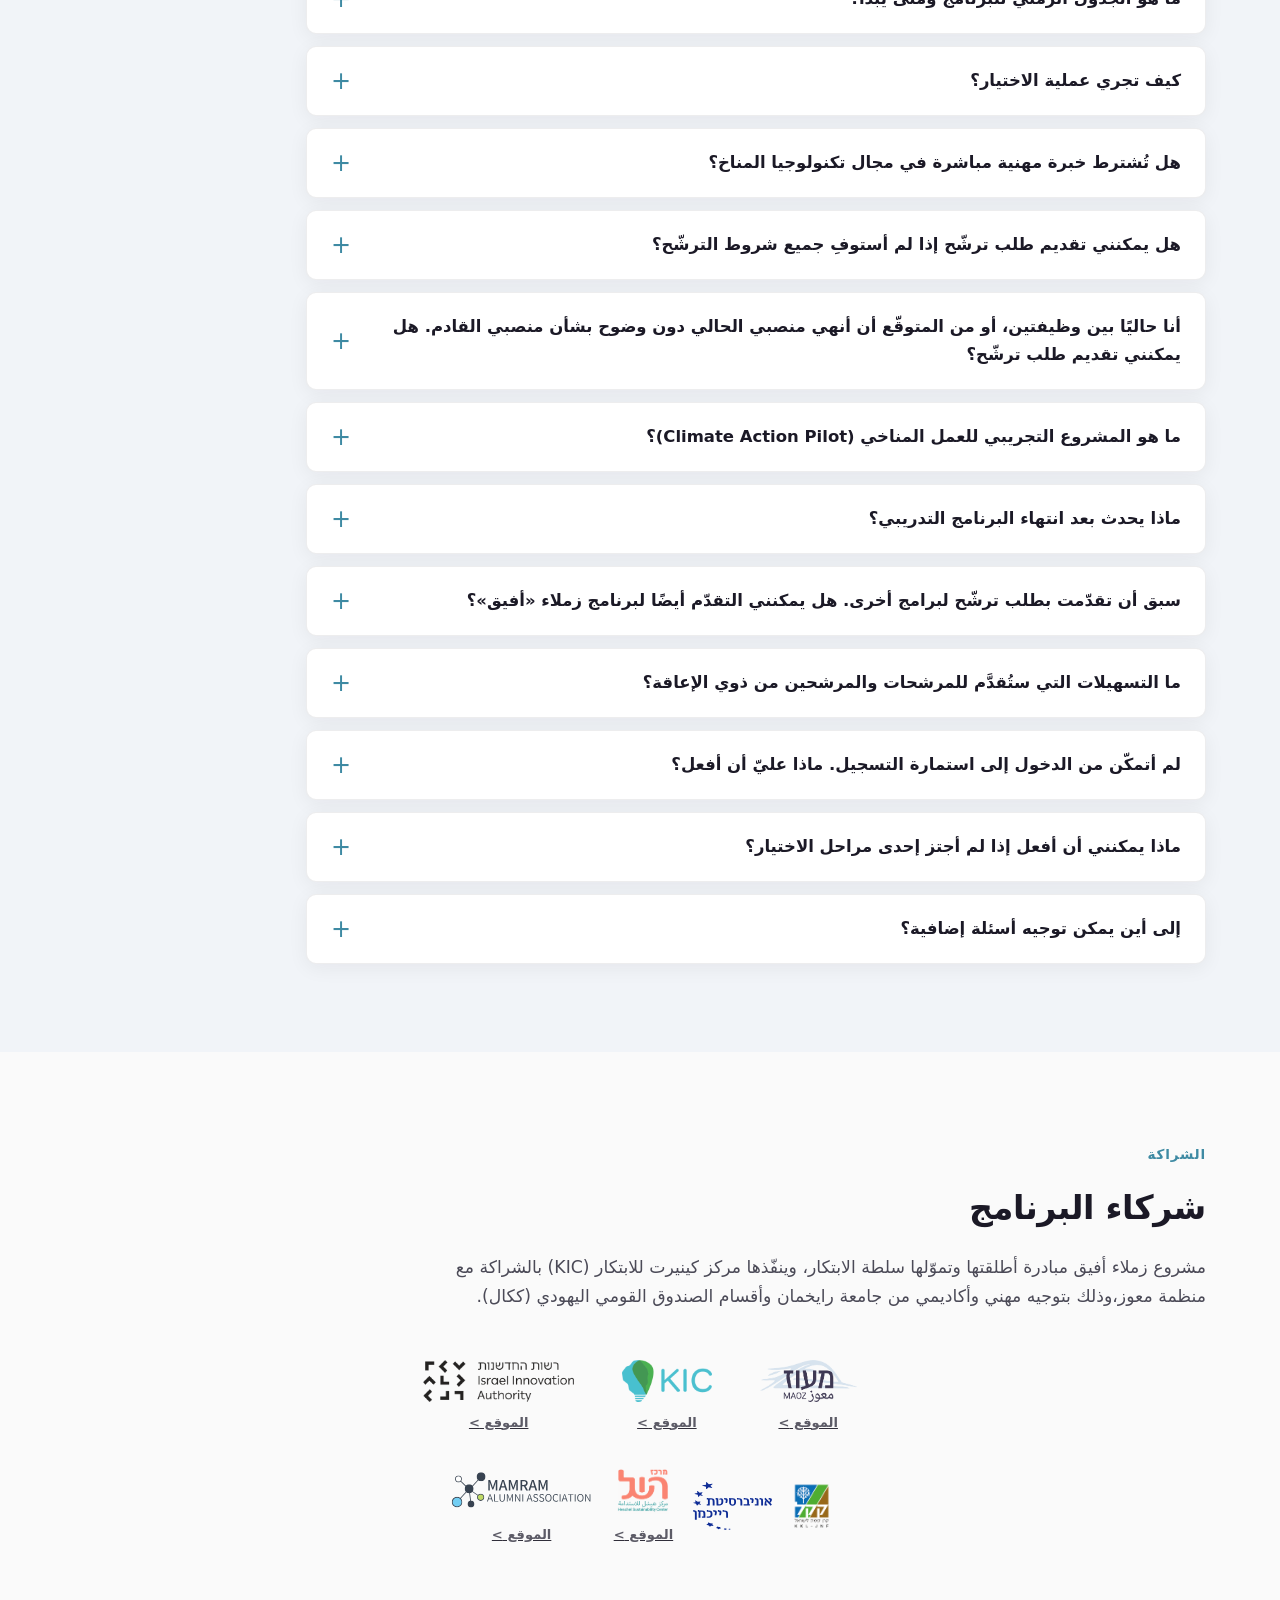
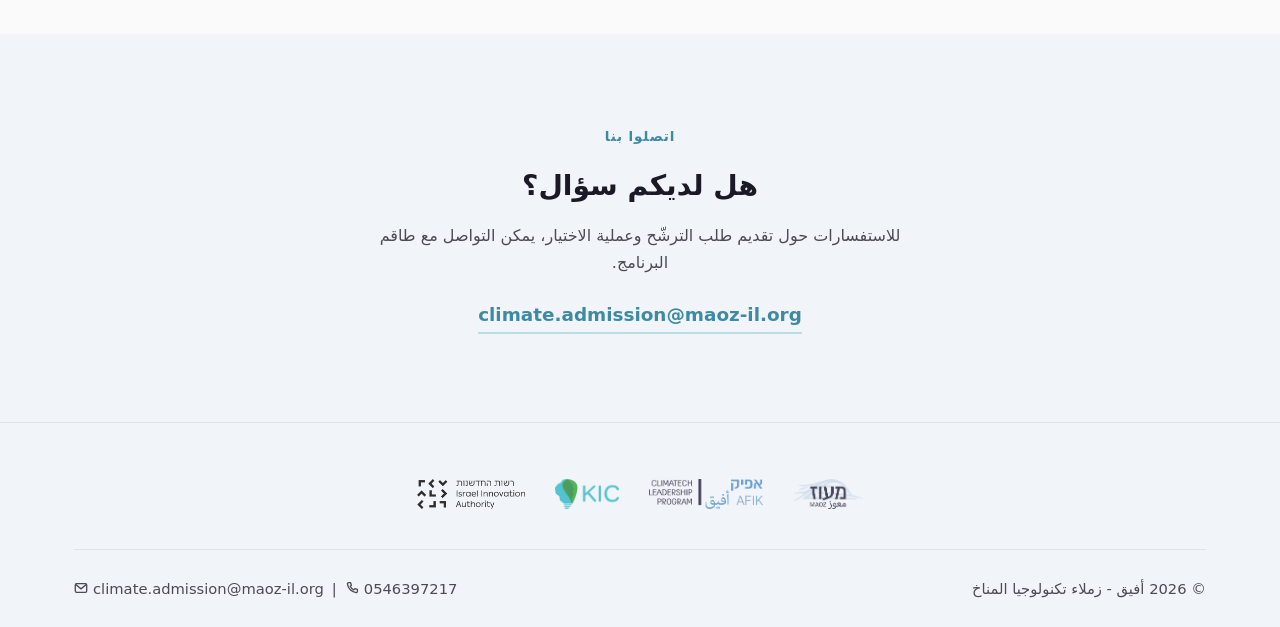
==== commit 65743e5a: "Add files via upload" ====
--- a/ar.html
+++ b/ar.html
@@ -500,6 +500,10 @@
             <img src="img/heschel.png" alt="مركز هيسشل للاستدامة — Heschel Sustainability Center" loading="lazy">
             <span class="partner-link-label">الموقع <span aria-hidden="true">&gt;</span></span>
           </a>
+          <a href="https://mamramalumni.org.il/" target="_blank" rel="noopener noreferrer" aria-label="موقع ممرام">
+            <img src="img/mamram.svg" alt="ممرام" loading="lazy">
+            <span class="partner-link-label">الموقع <span aria-hidden="true">&gt;</span></span>
+          </a>
         </div>
       </div>
     </div>
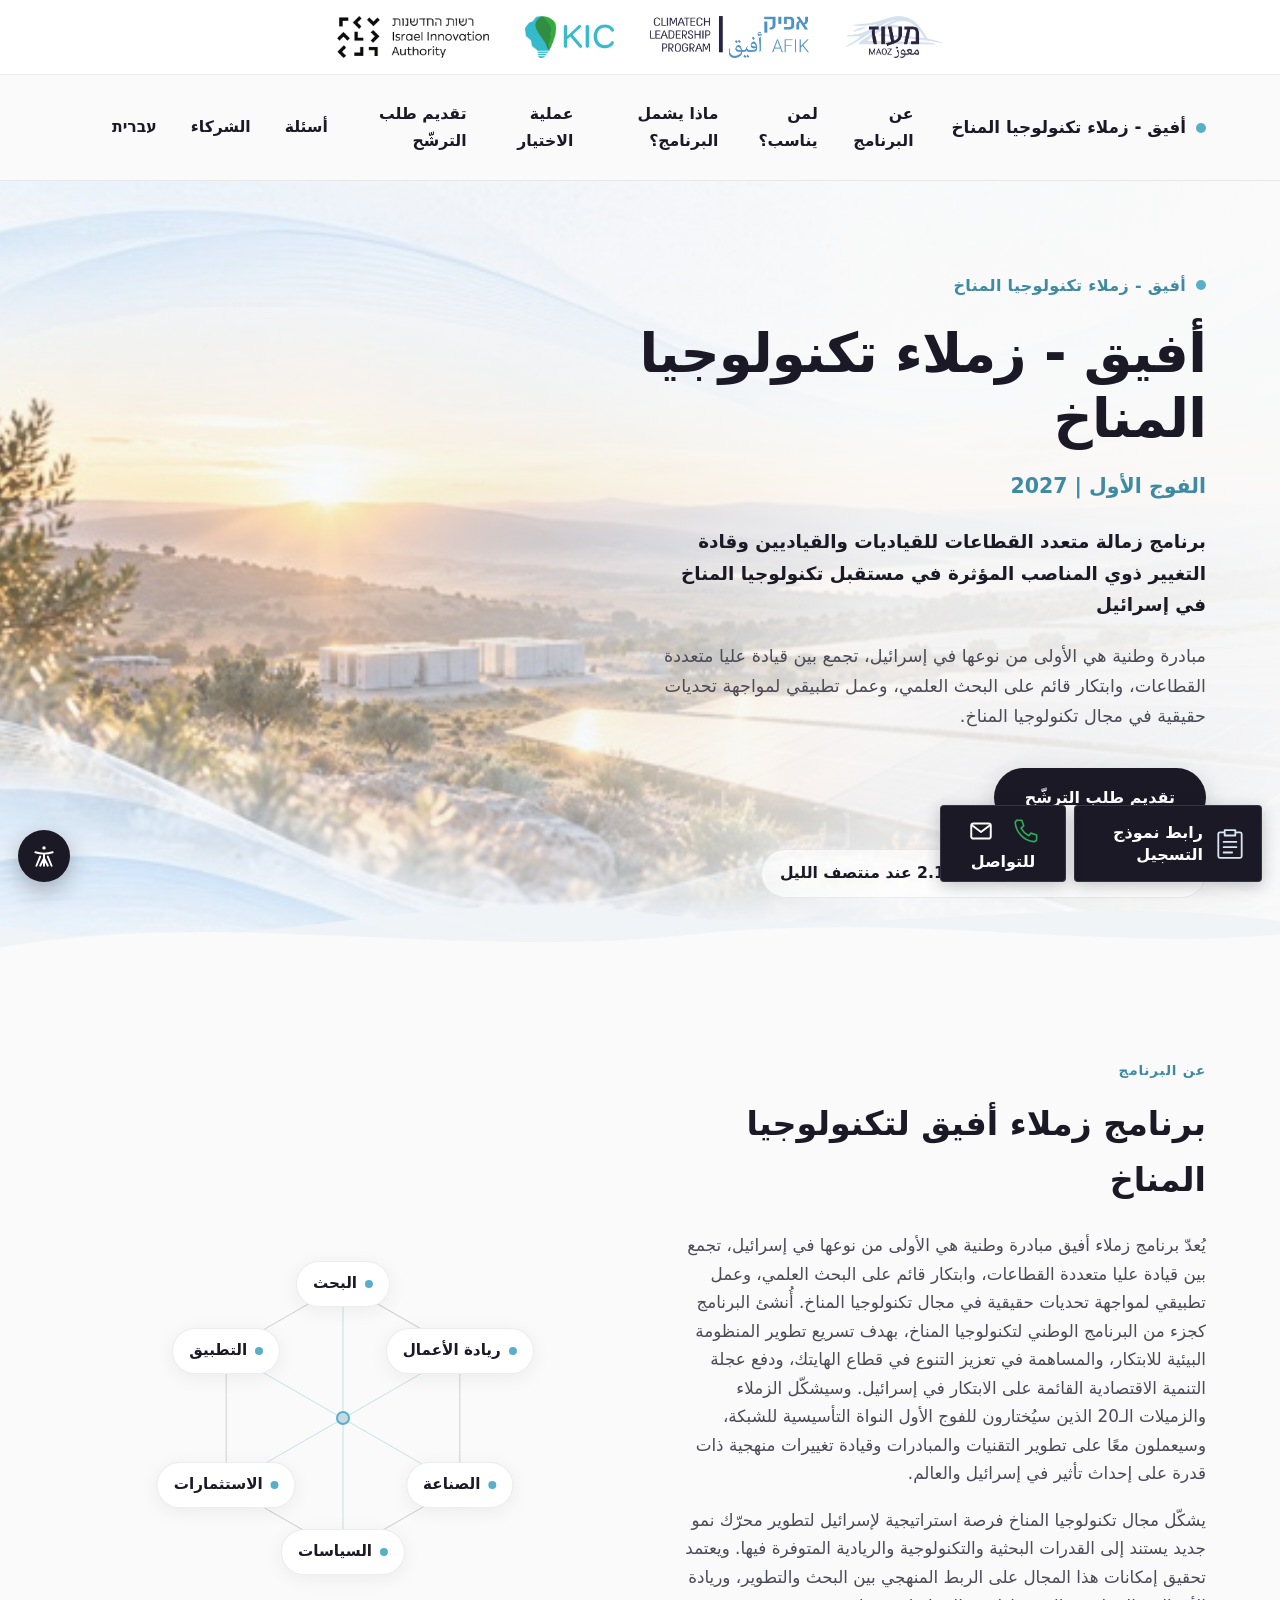
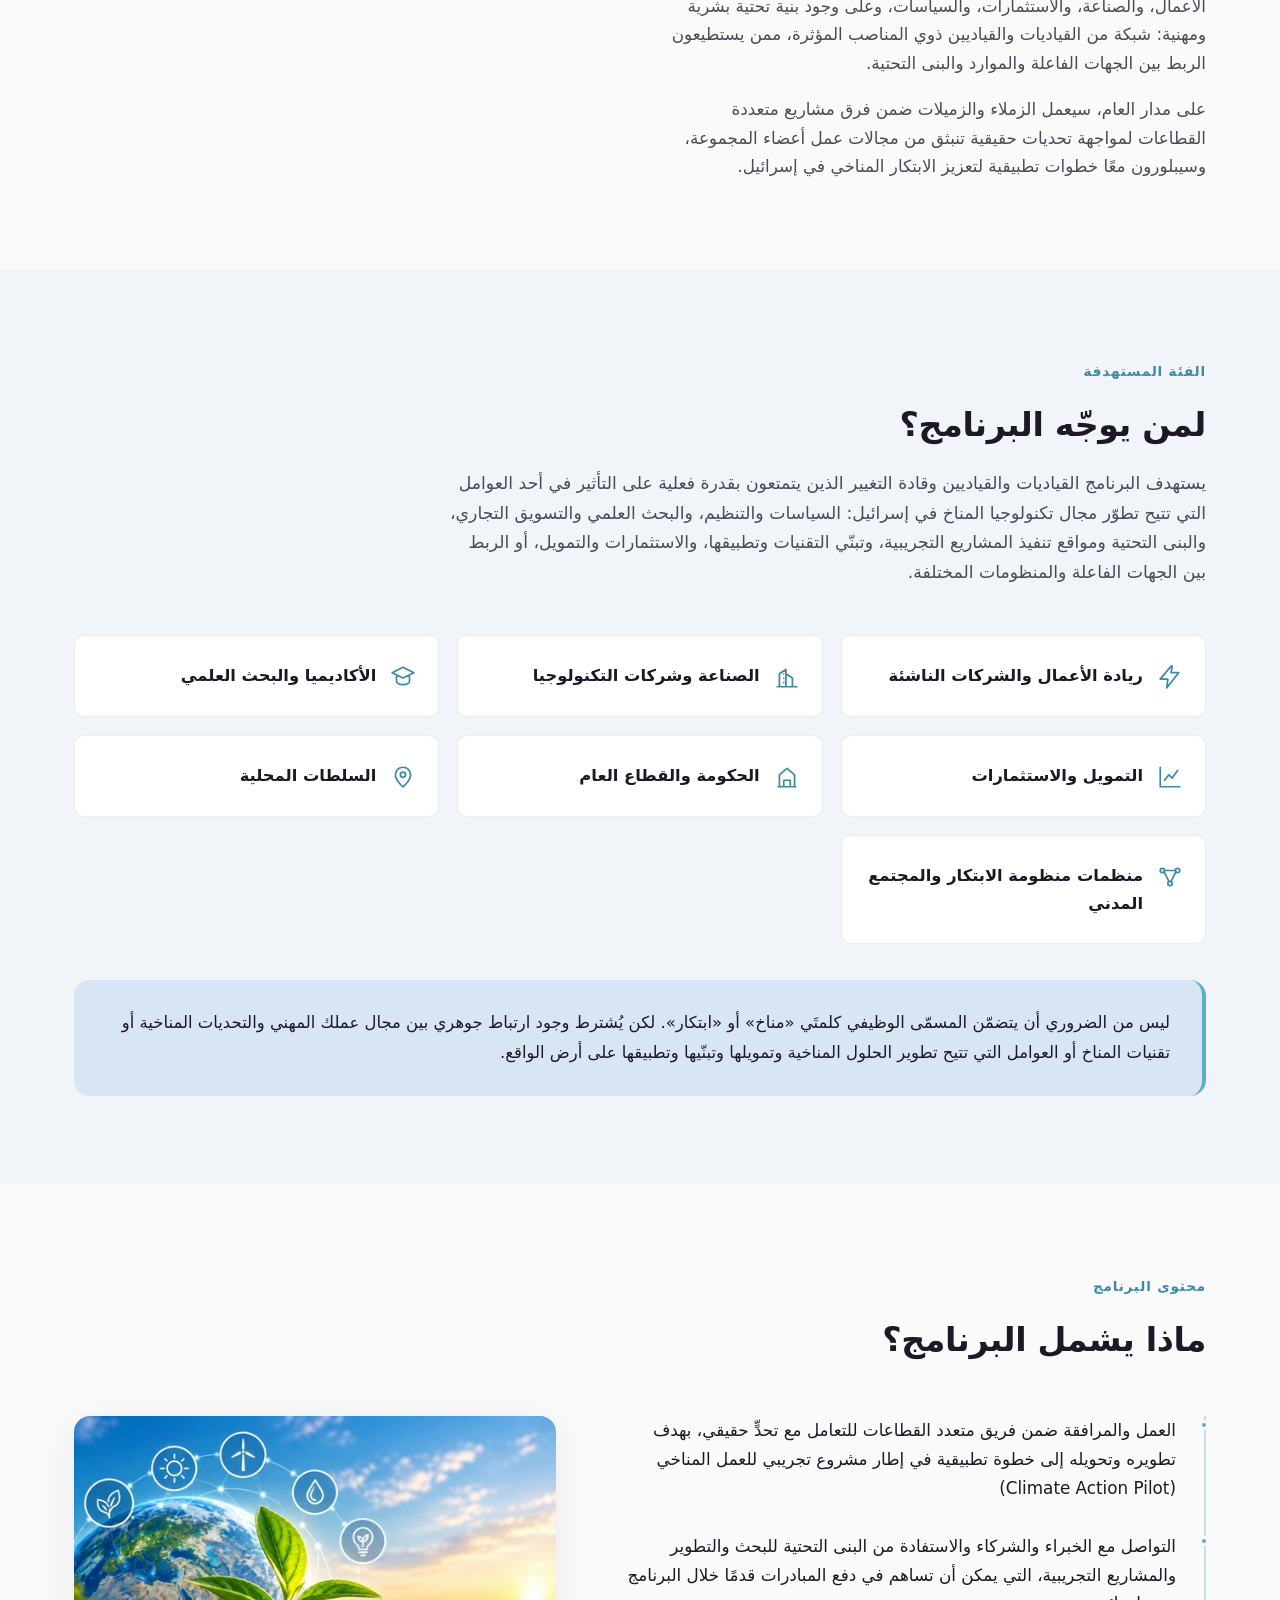
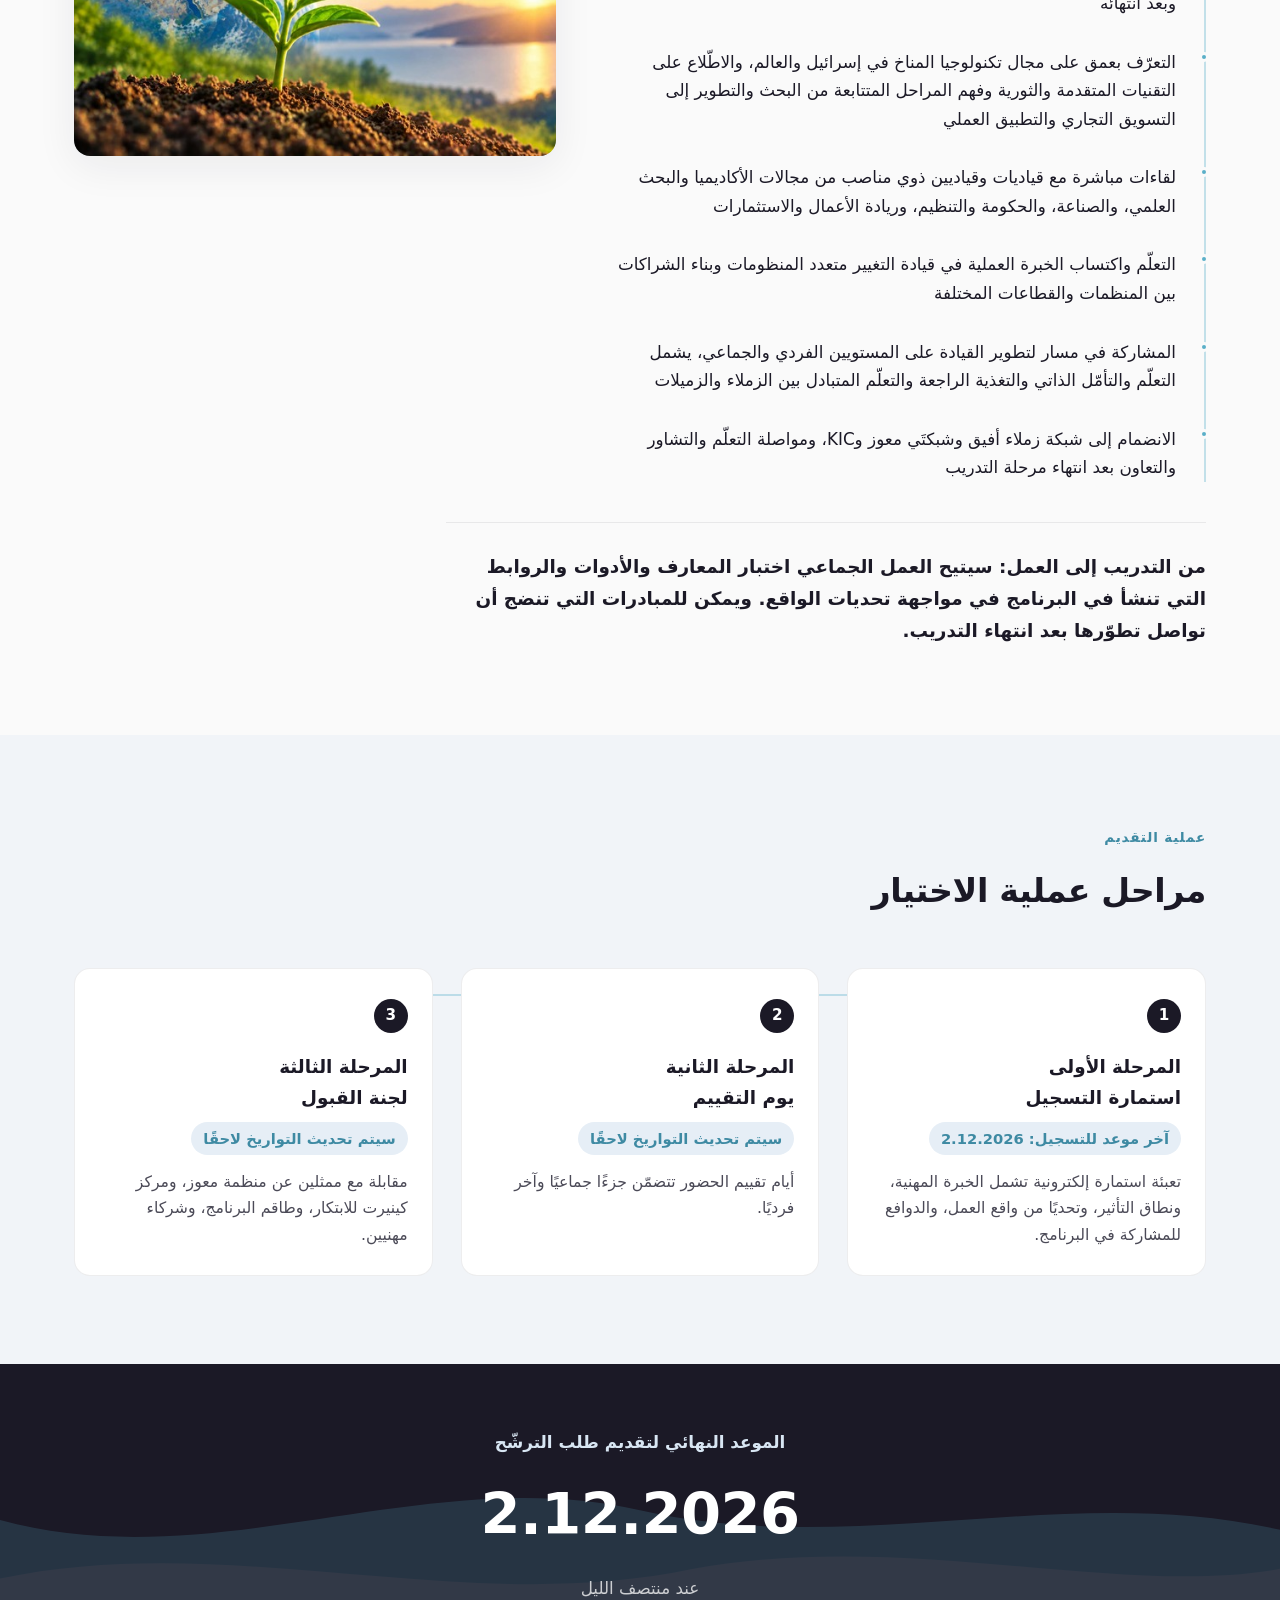
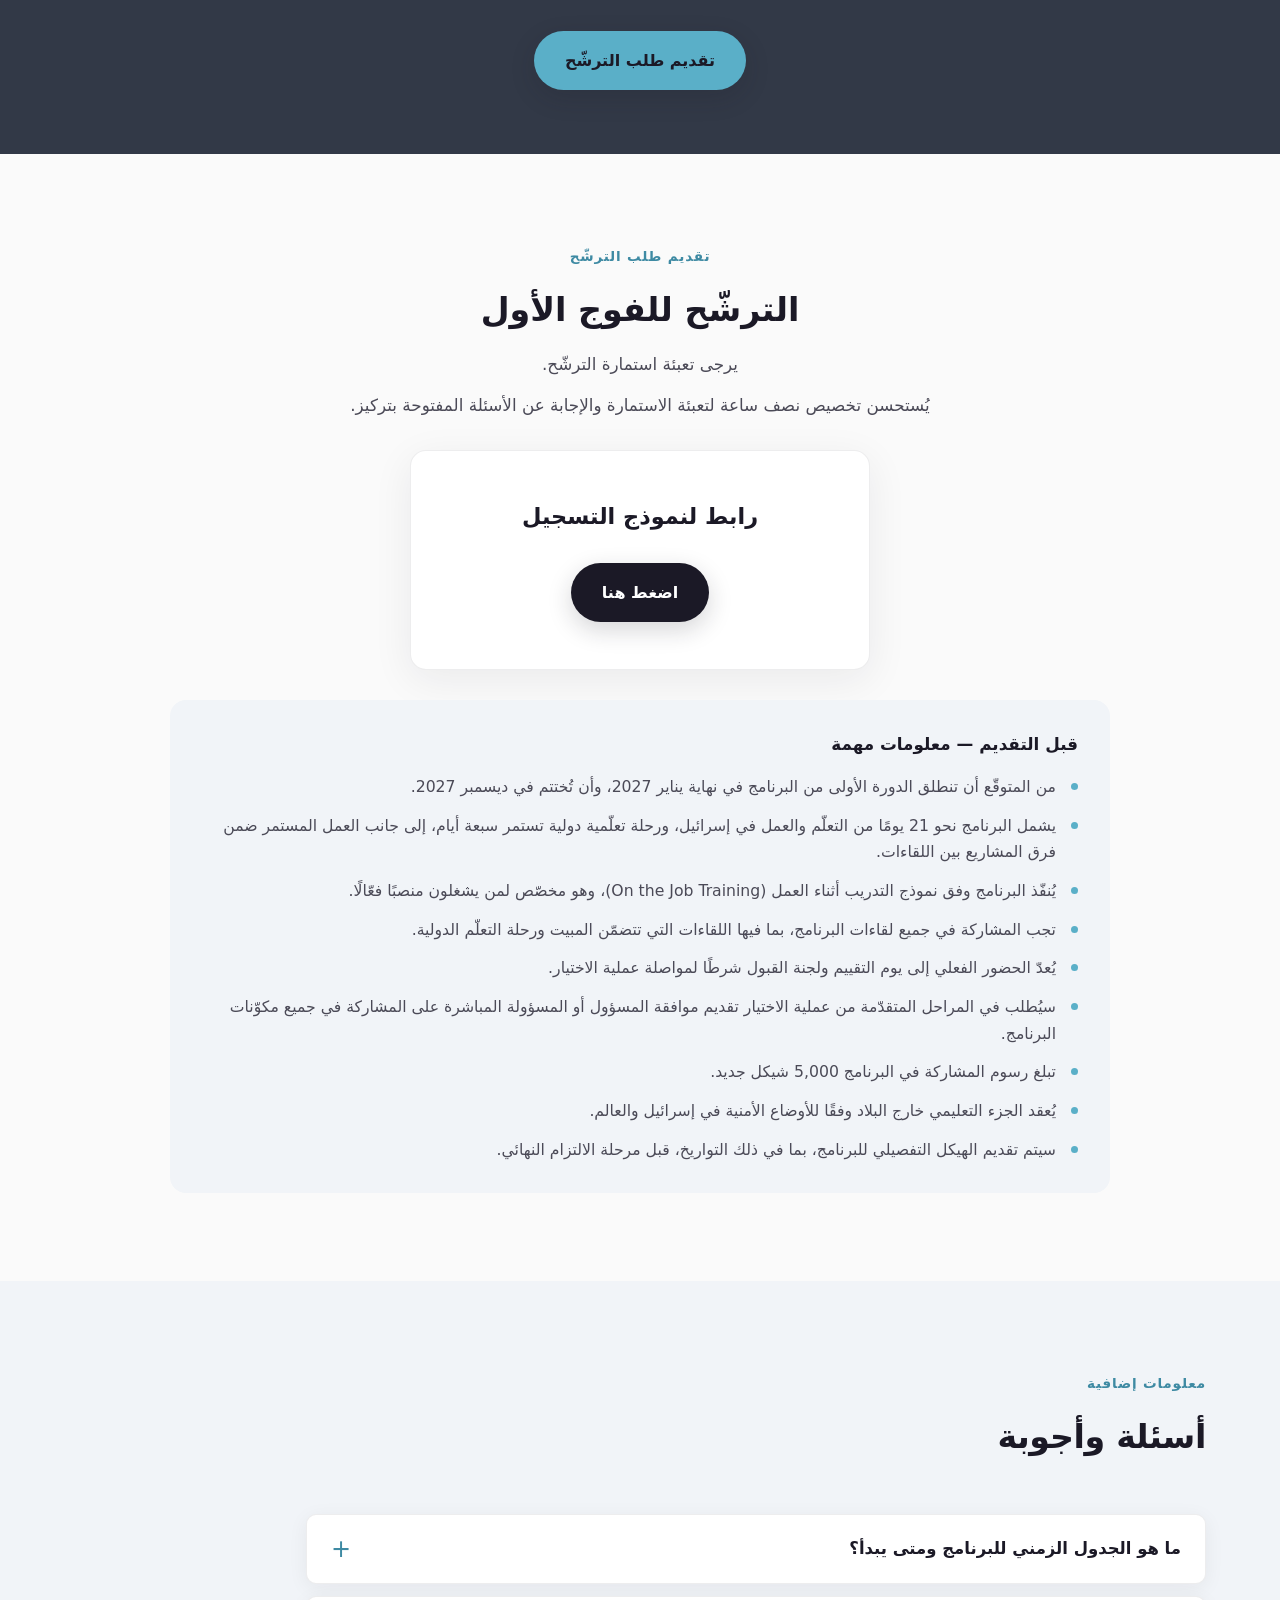
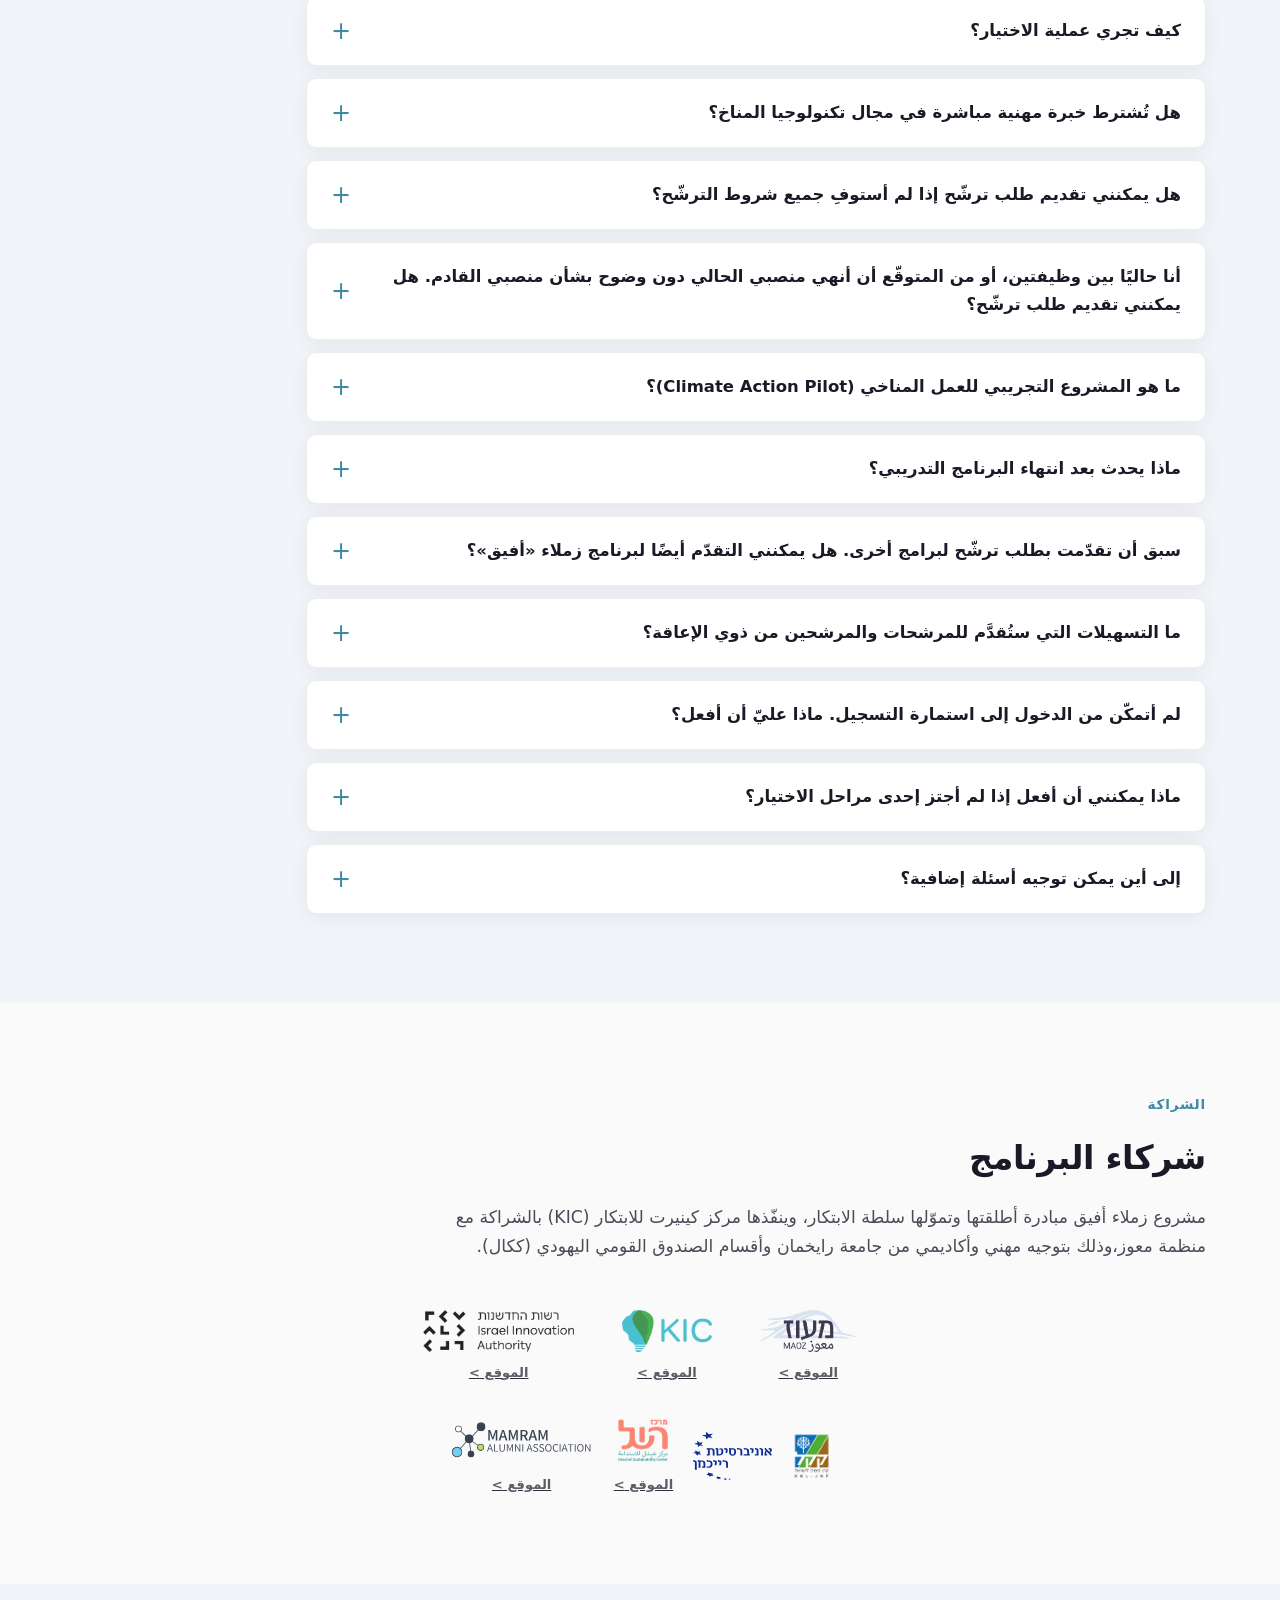
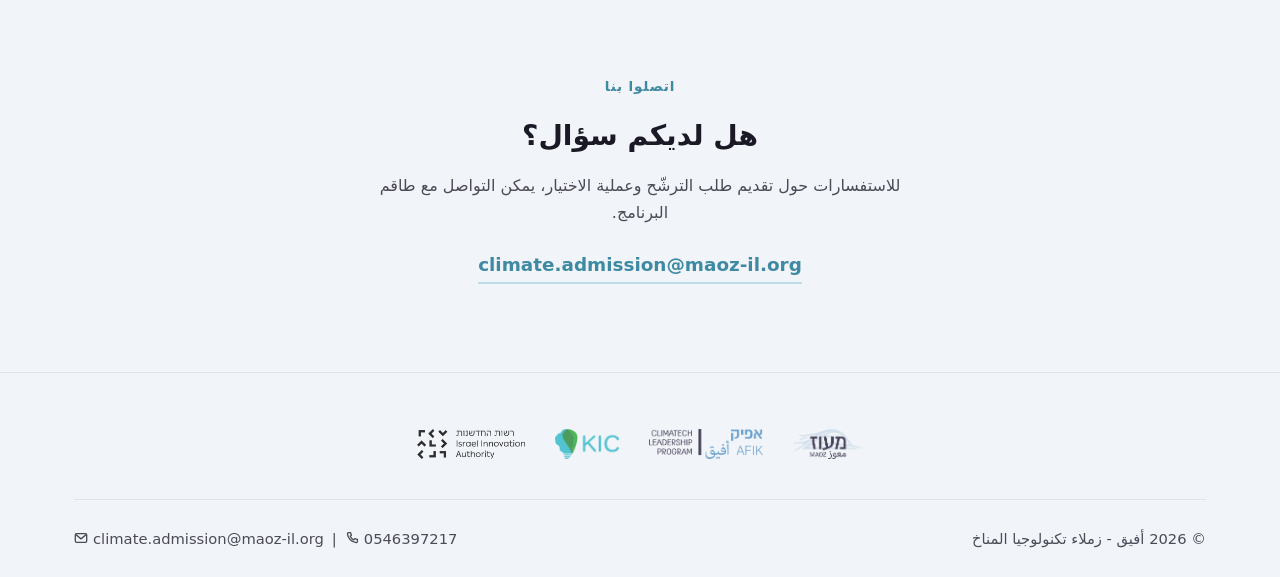
==== commit 209230da: "Add files via upload" ====
--- a/ar.html
+++ b/ar.html
@@ -281,7 +281,6 @@
           <span class="timeline-num">1</span>
           <h3>المرحلة الأولى<br>استمارة التسجيل</h3>
           <span class="timeline-date">آخر موعد للتسجيل: 2.12.2026</span>
-          <p>لقاء تعريفي عبر الإنترنت 16.11.2026</p>
           <p>تعبئة استمارة إلكترونية تشمل الخبرة المهنية، ونطاق التأثير، وتحديًا من واقع العمل، والدوافع للمشاركة في البرنامج.</p>
         </div>
         <div class="timeline-stage">
@@ -337,10 +336,6 @@
             <article class="application-option">
               <h3>رابط لنموذج التسجيل</h3>
               <a class="btn btn-primary" href="https://maozmb.formtitan.com/ftproject/ft9661c481bd414038a4bed90727682756" target="_blank" rel="noopener noreferrer">اضغط هنا</a>
-            </article>
-            <article class="application-option">
-              <h3>رابط تسجيل اللقاءات للتعرّف على المشروع</h3>
-              <a class="btn btn-primary" href="https://forms.monday.com/forms/6d9bc98e8d0256991ad52911f7b4c716?r=use1" target="_blank" rel="noopener noreferrer">اضغط هنا</a>
             </article>
           </div>
         </div>
--- a/css/style.css
+++ b/css/style.css
@@ -838,8 +838,10 @@
 }
 .application-options {
   display: grid;
-  grid-template-columns: repeat(2, minmax(0, 1fr));
+  grid-template-columns: minmax(0, 1fr);
   gap: 24px;
+  max-width: 460px;
+  margin-inline: auto;
 }
 .application-option {
   display: flex;
